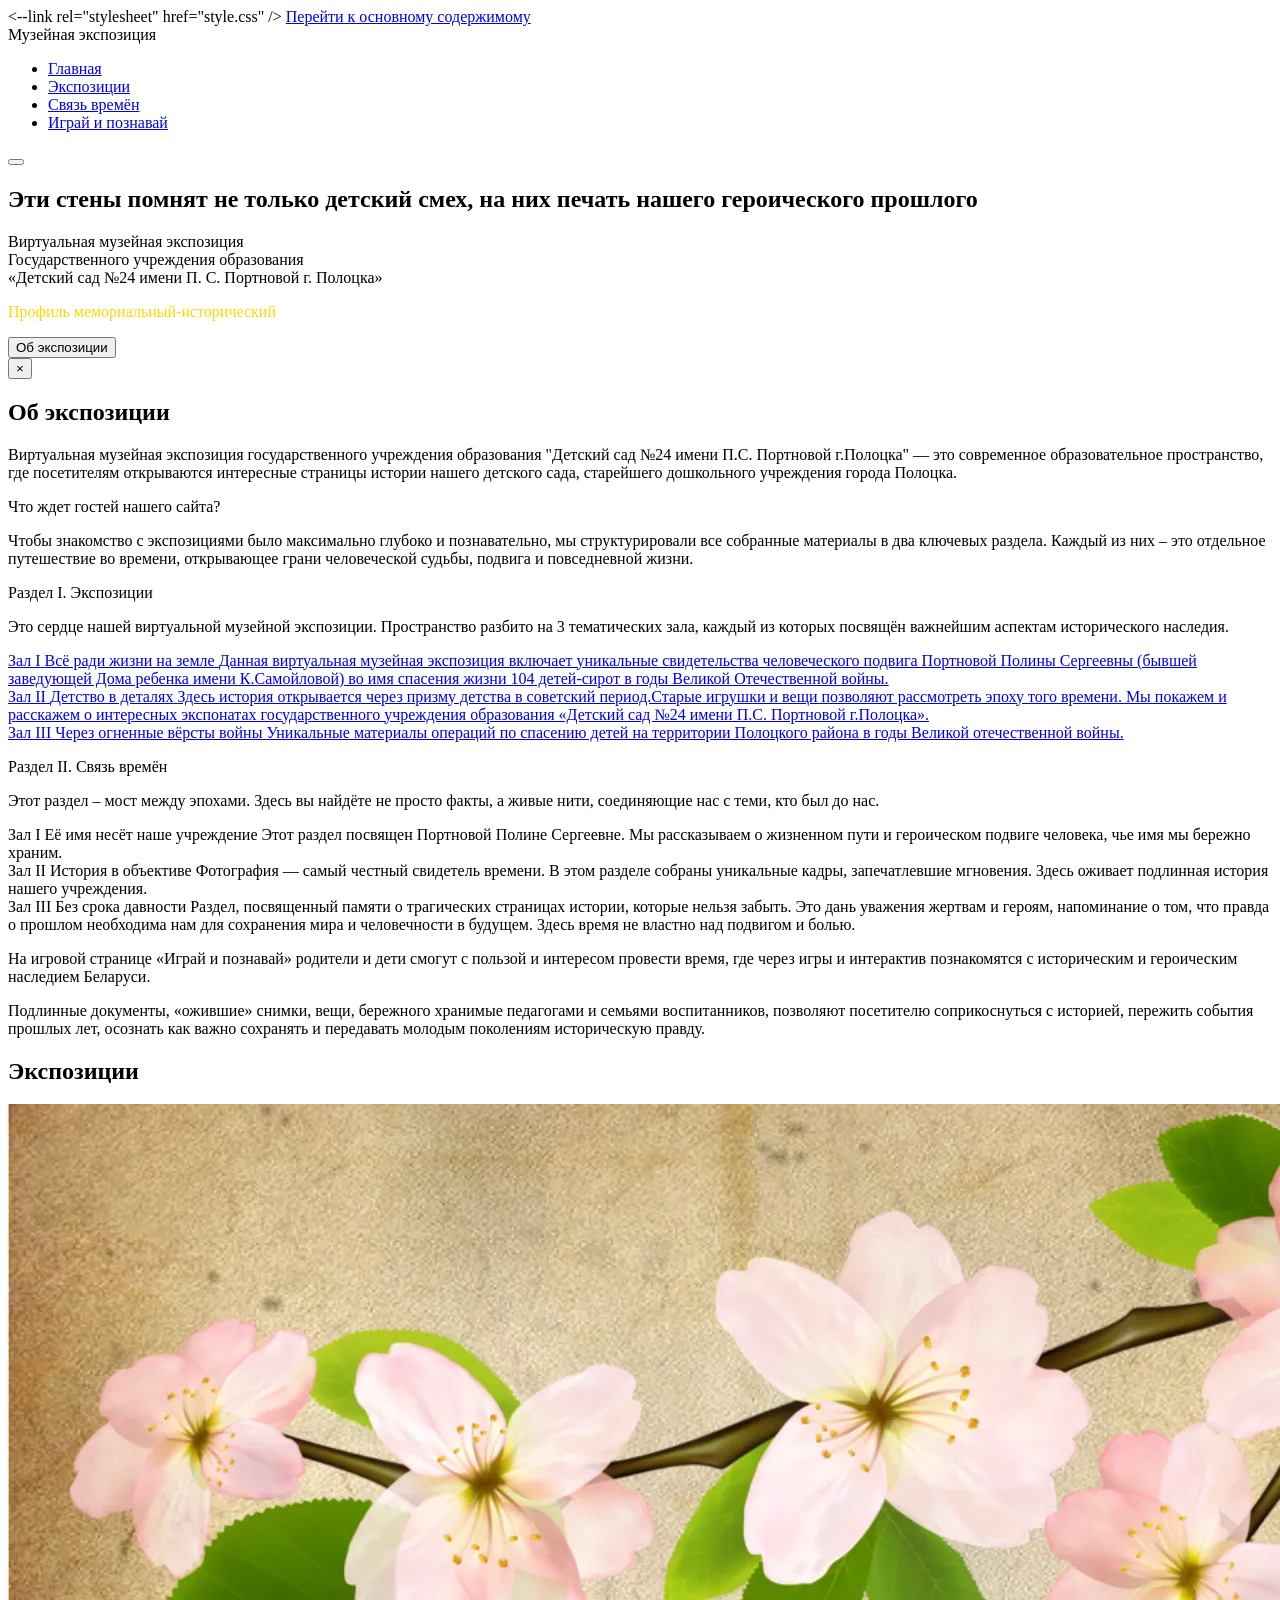
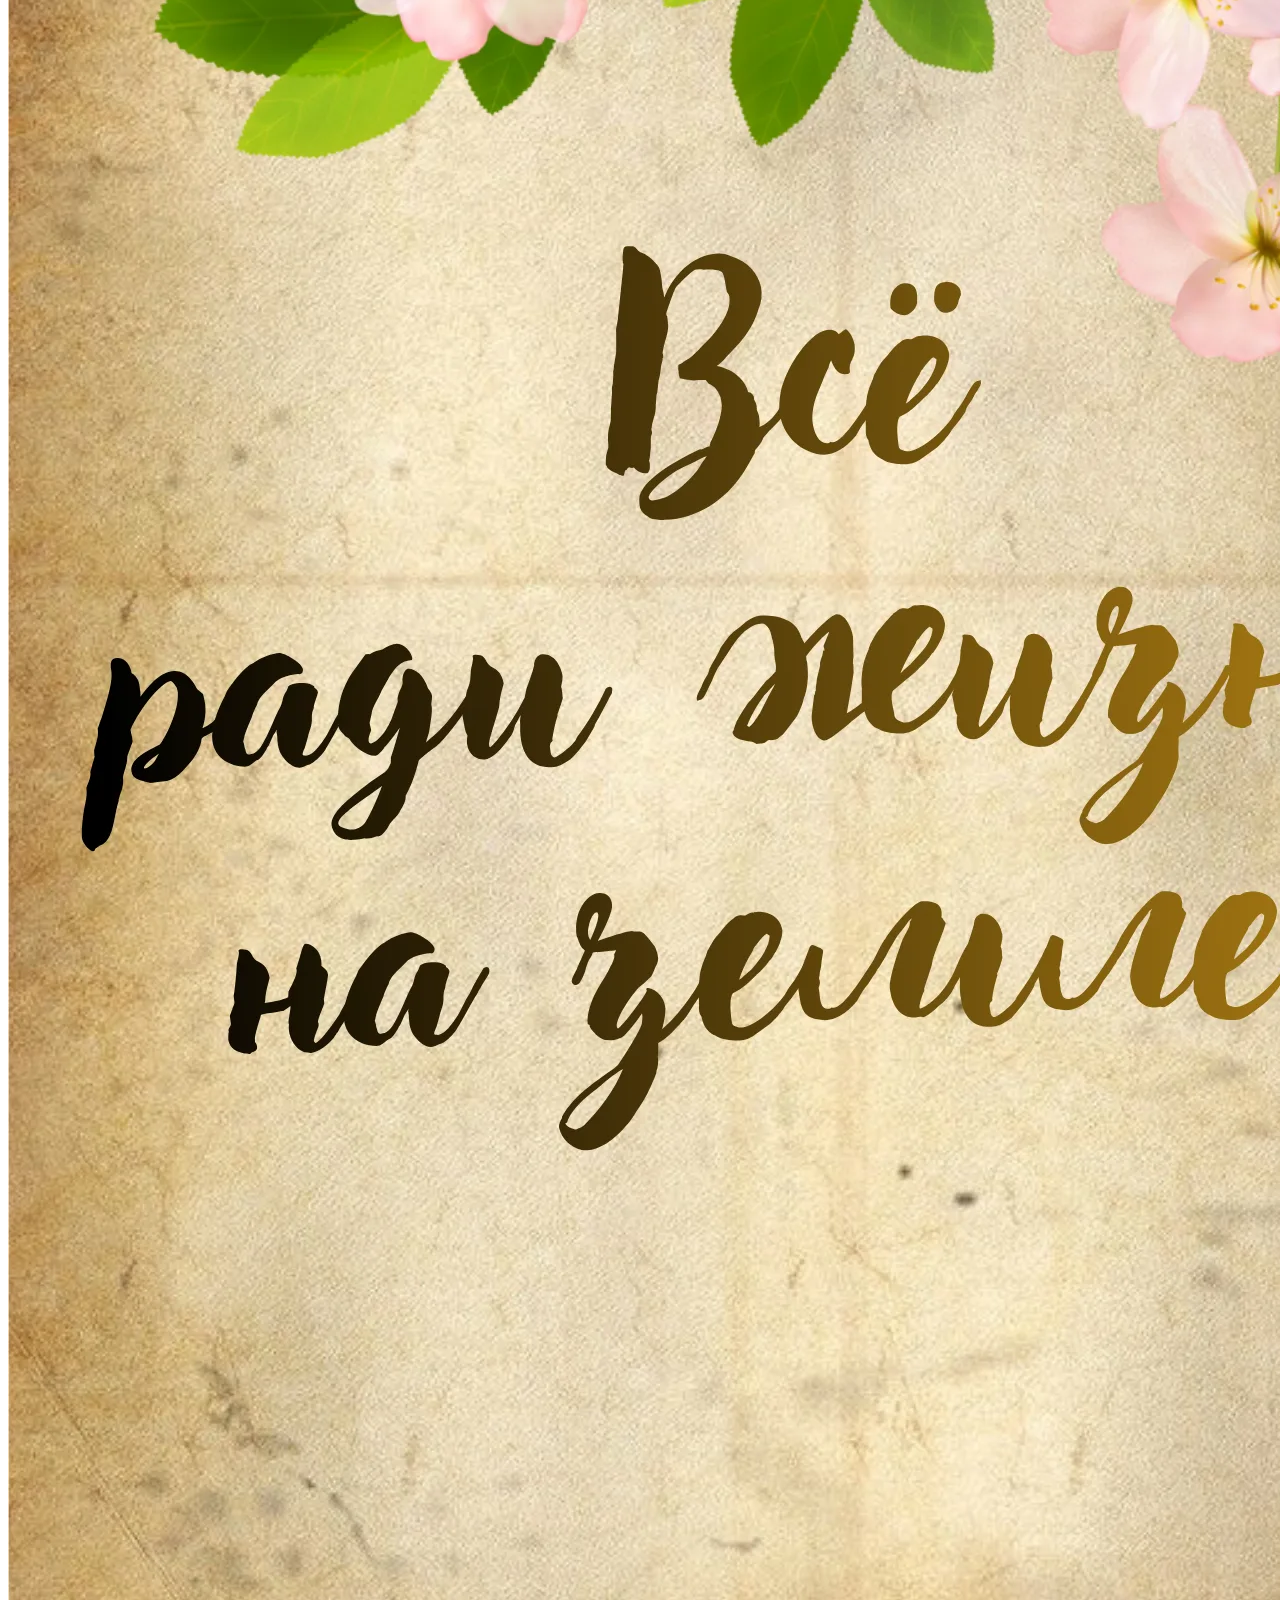
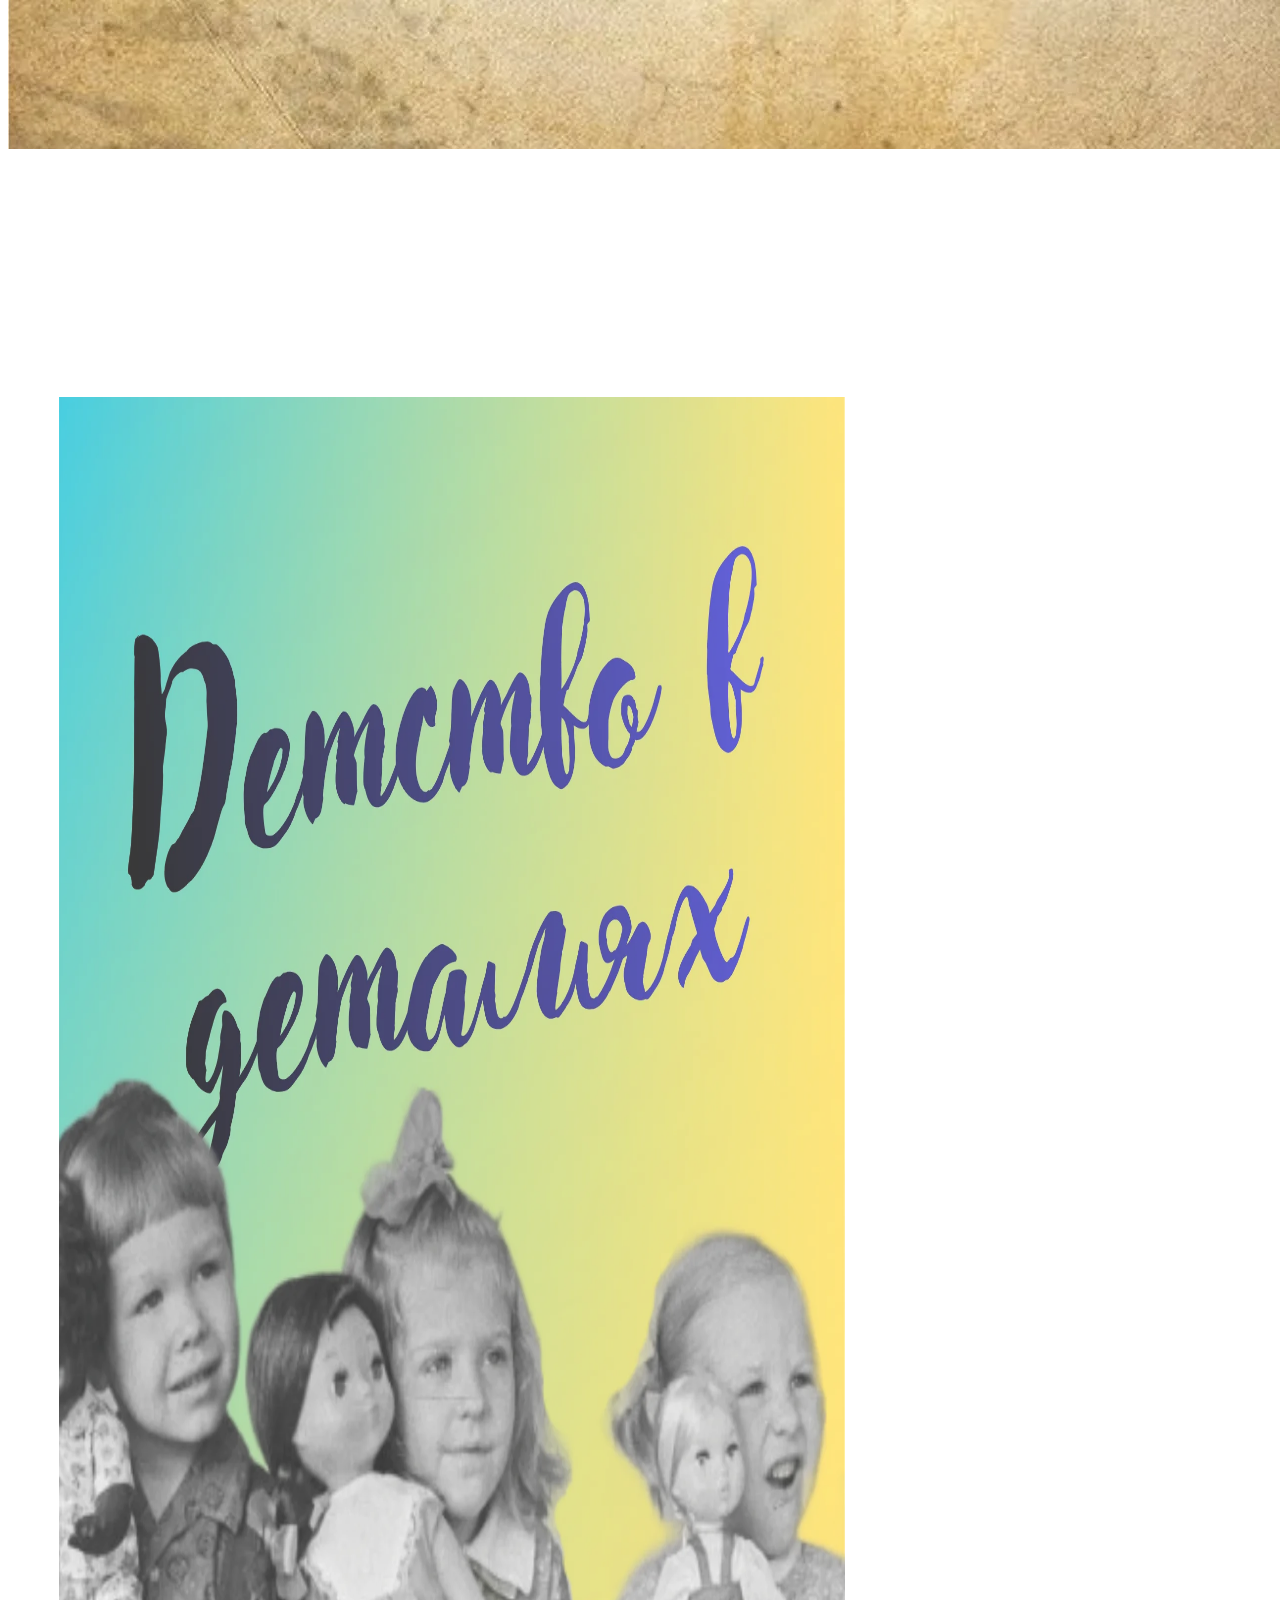
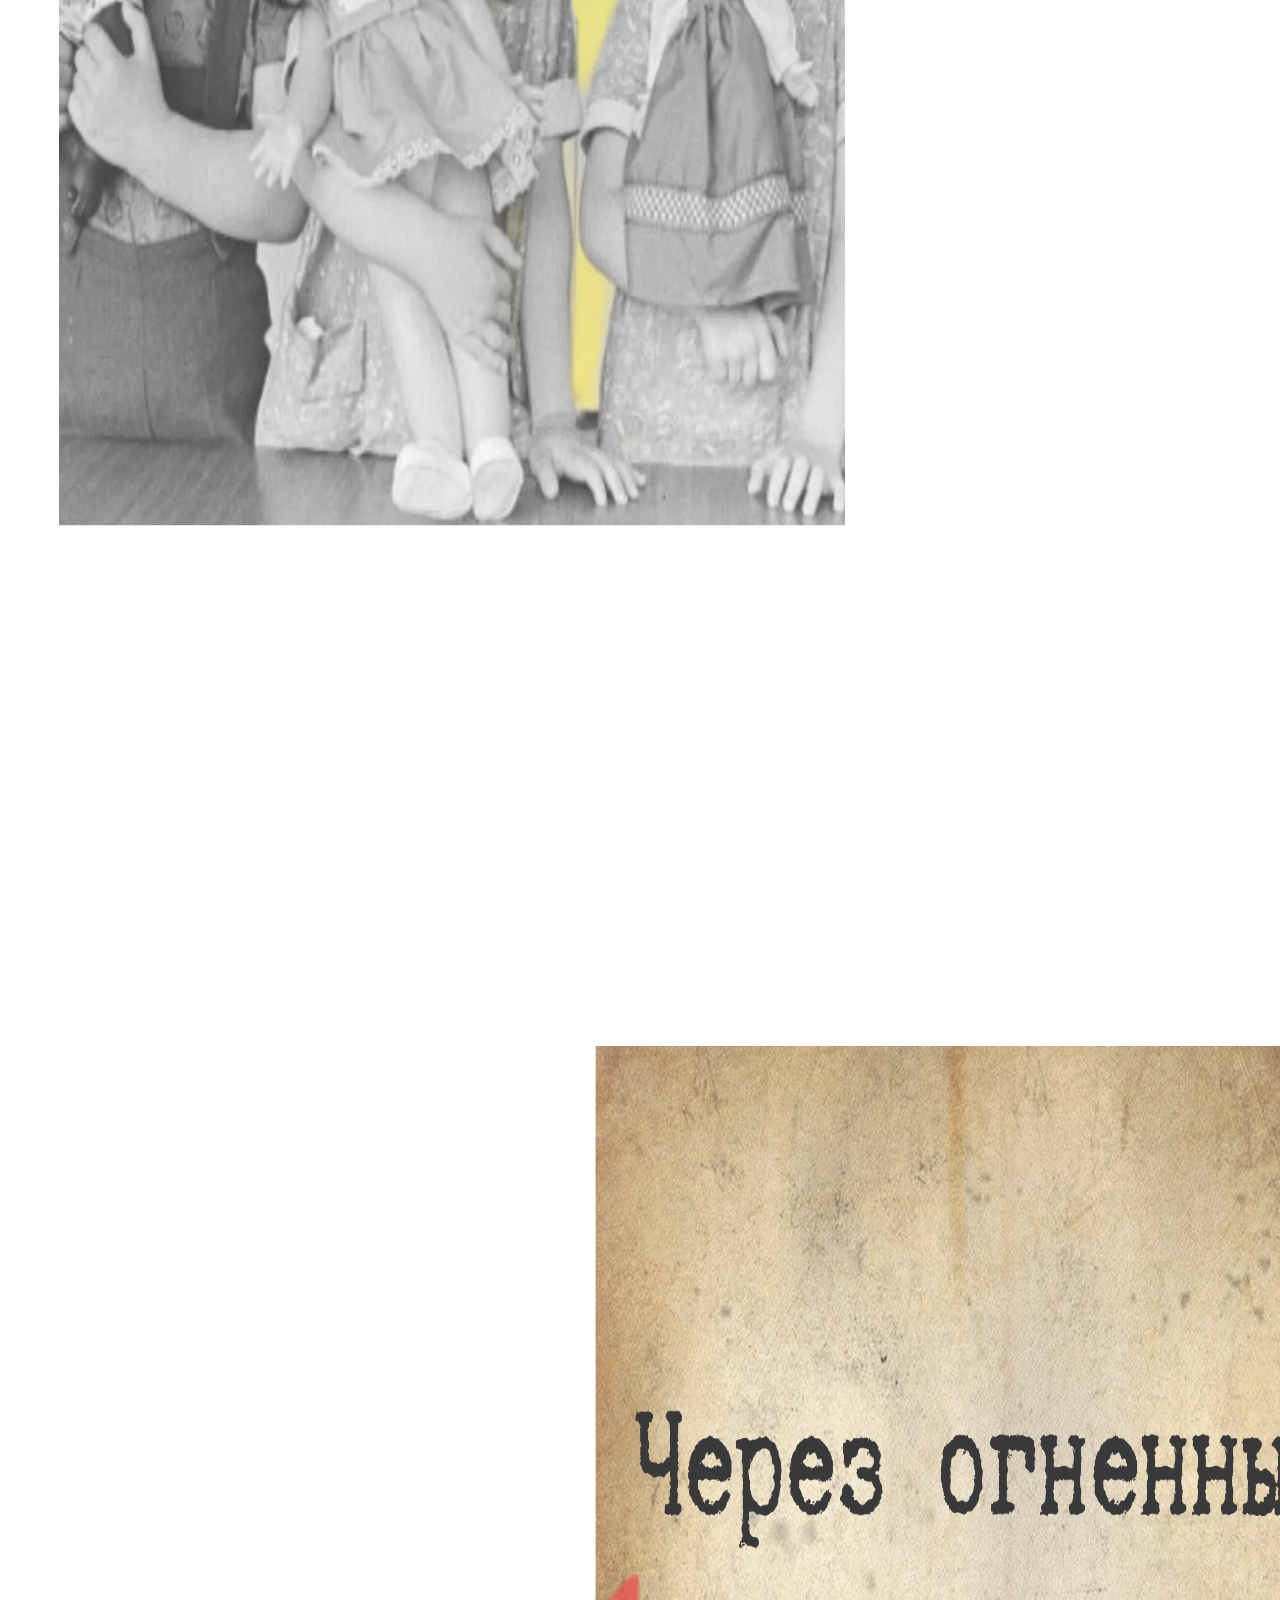
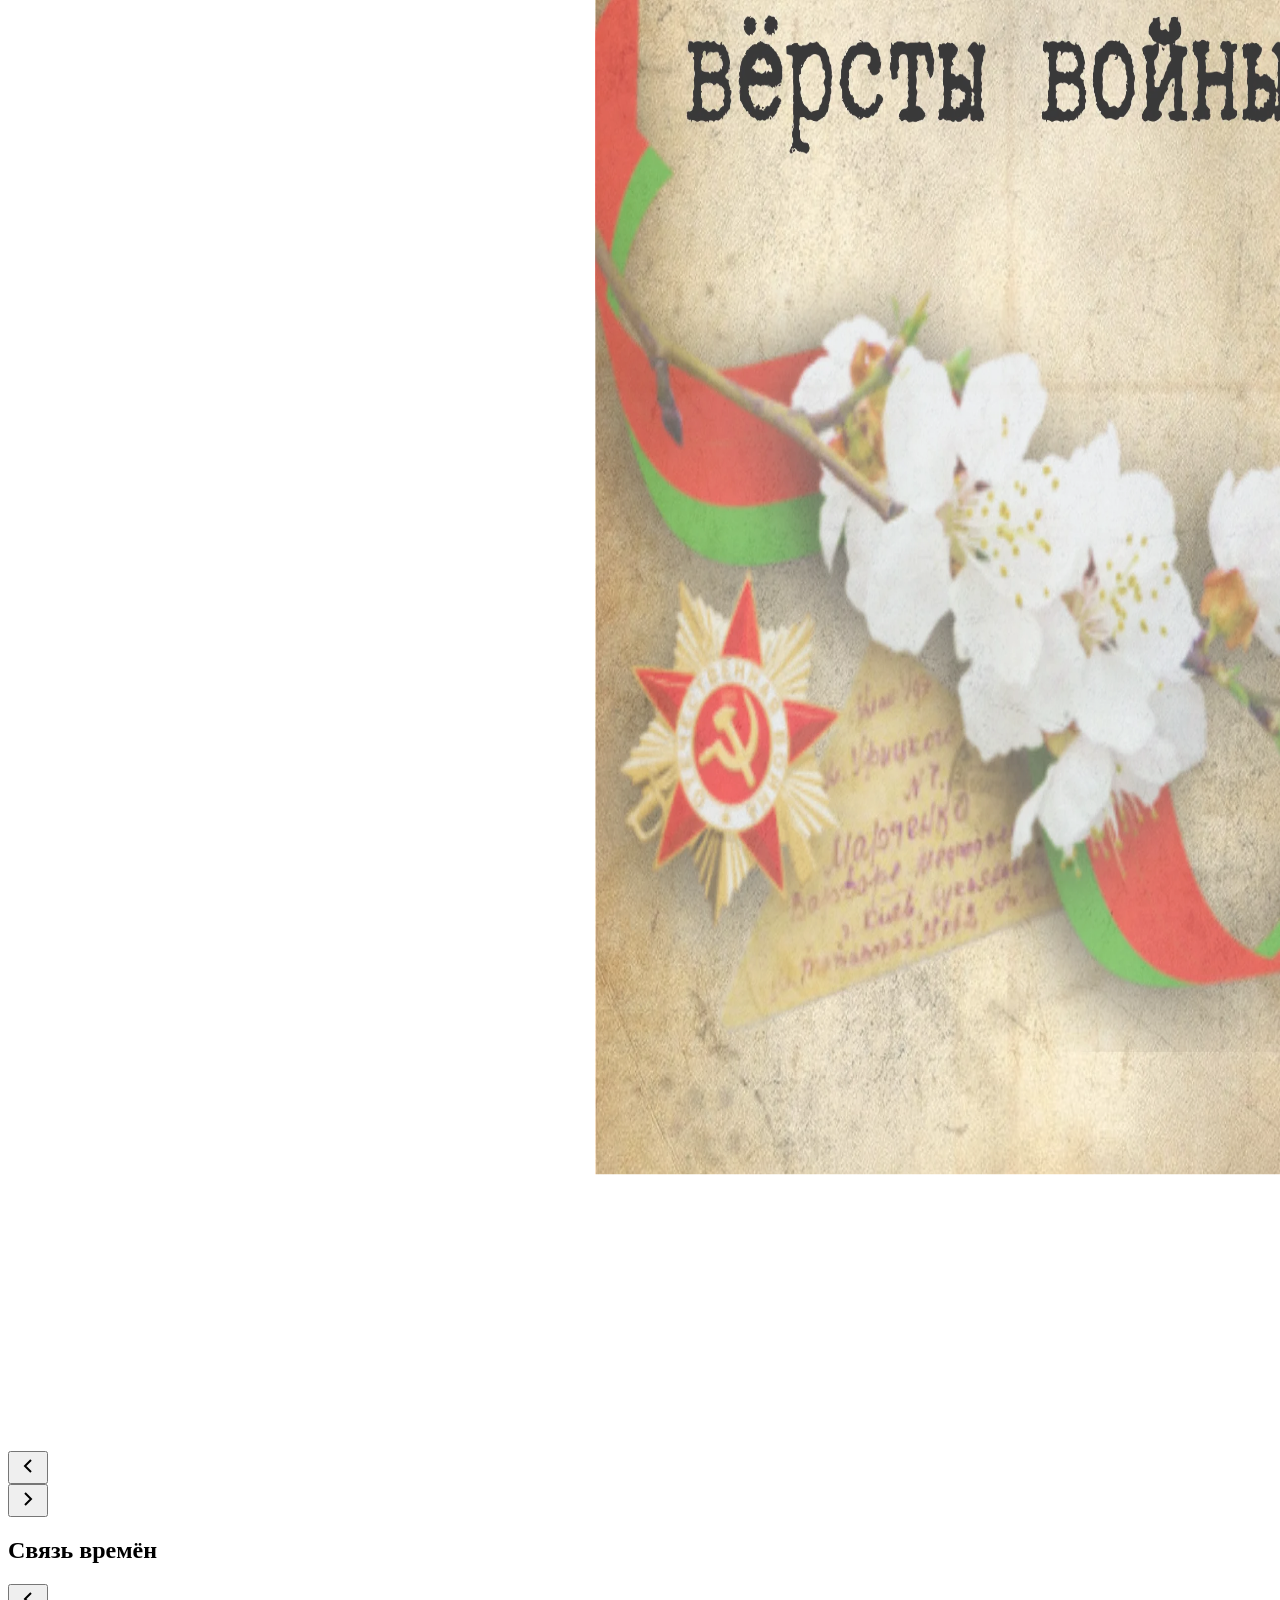
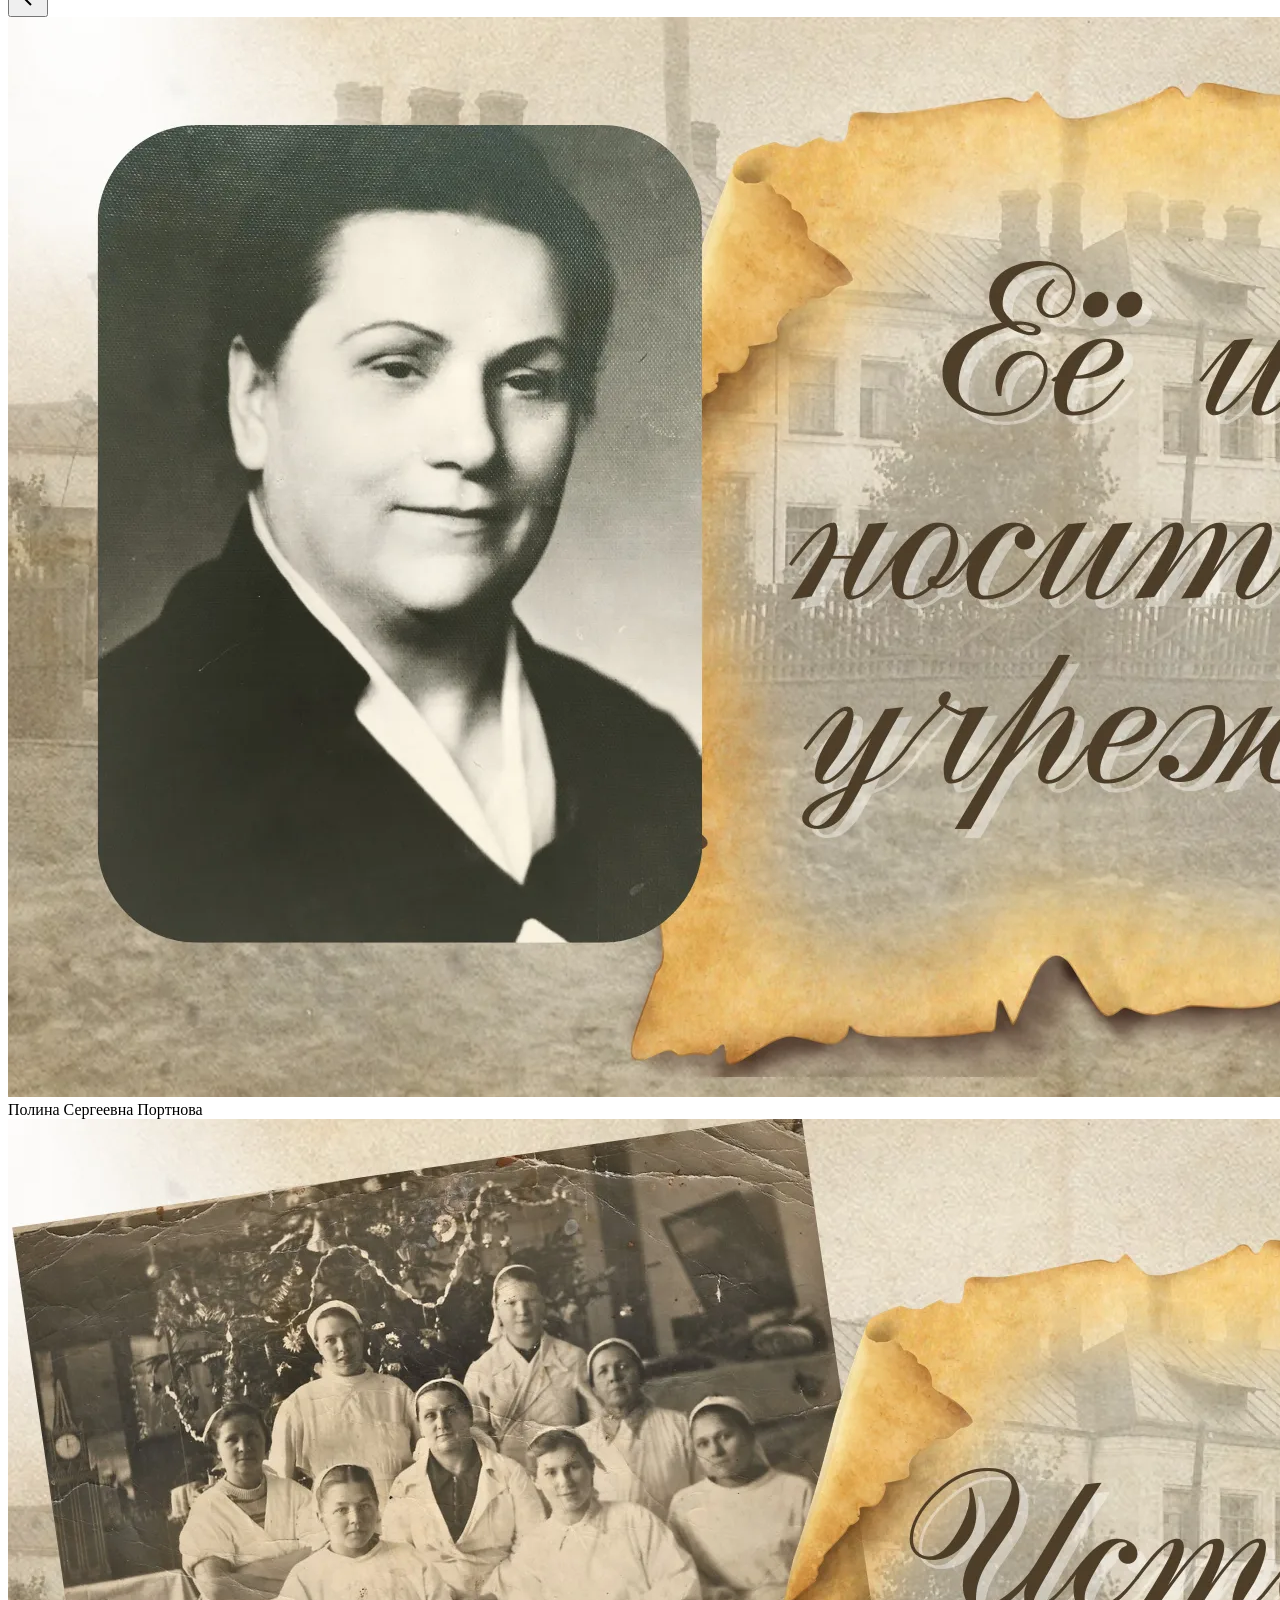
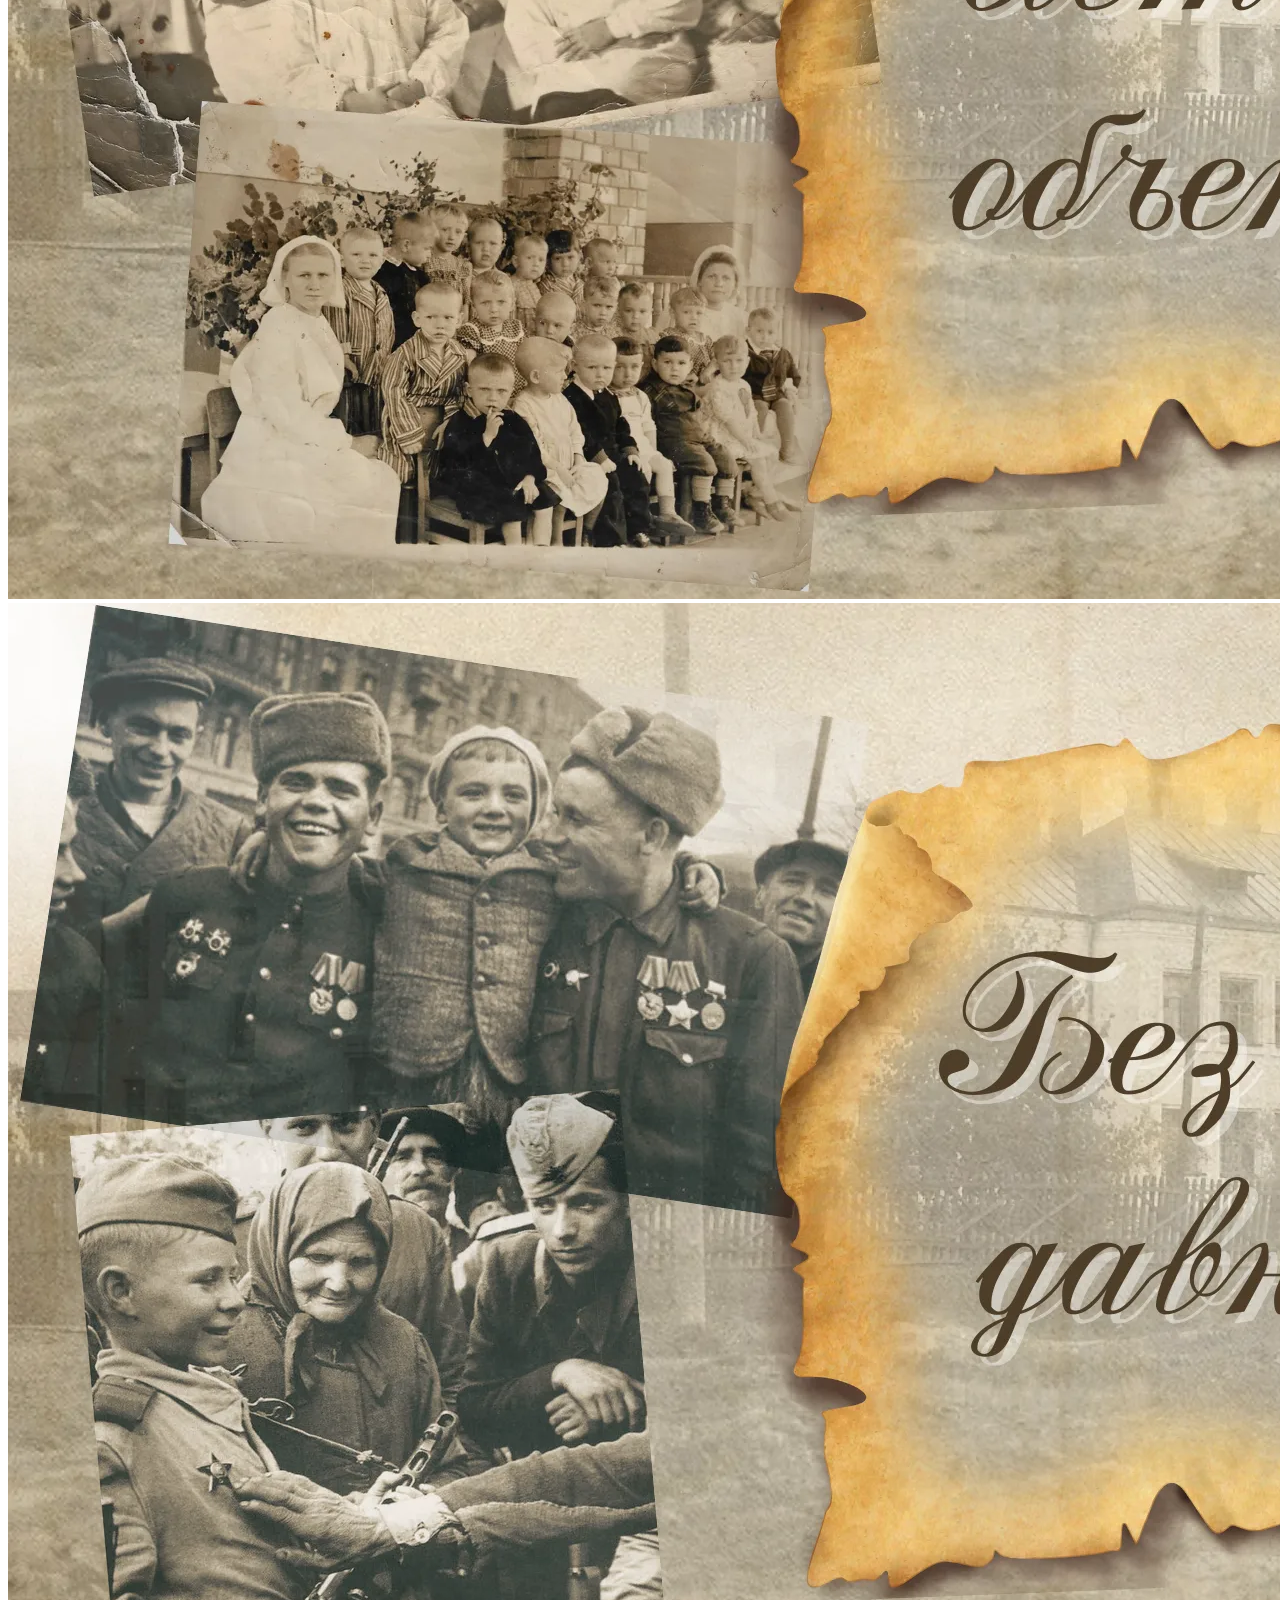
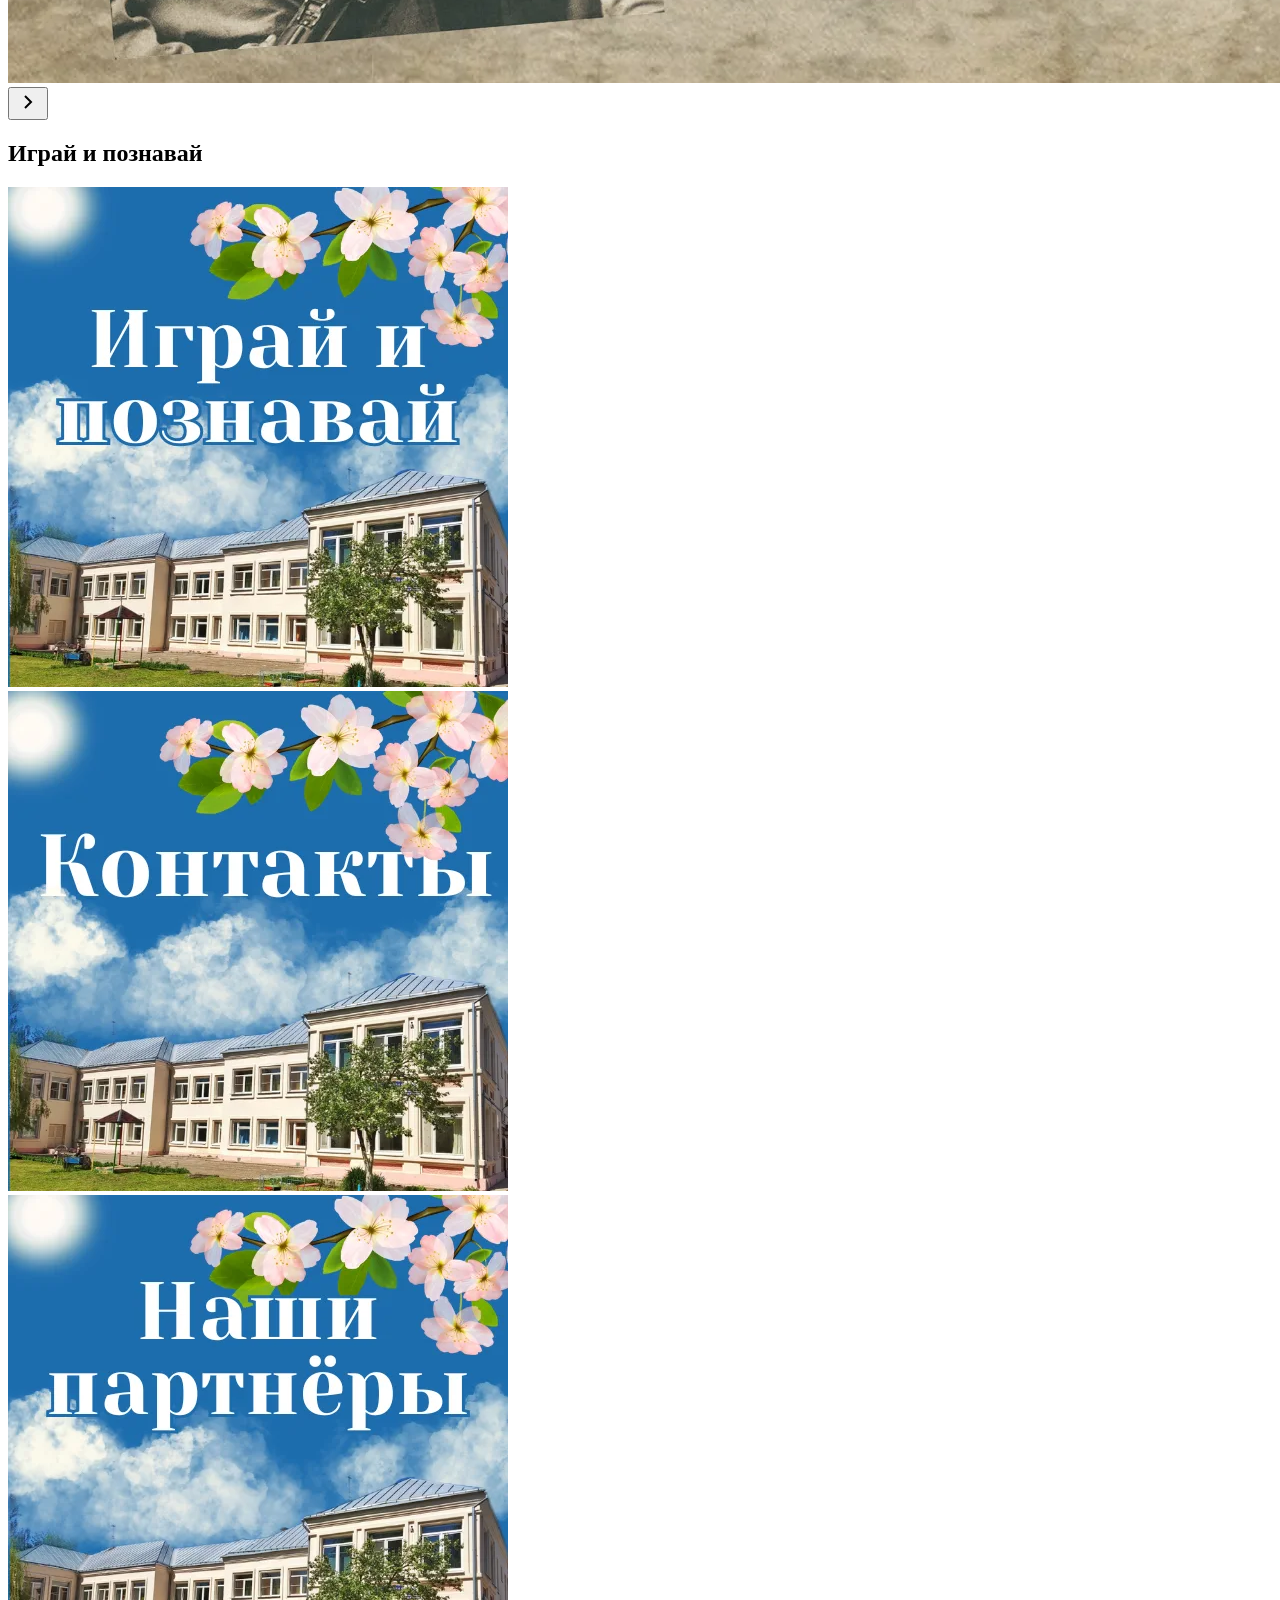
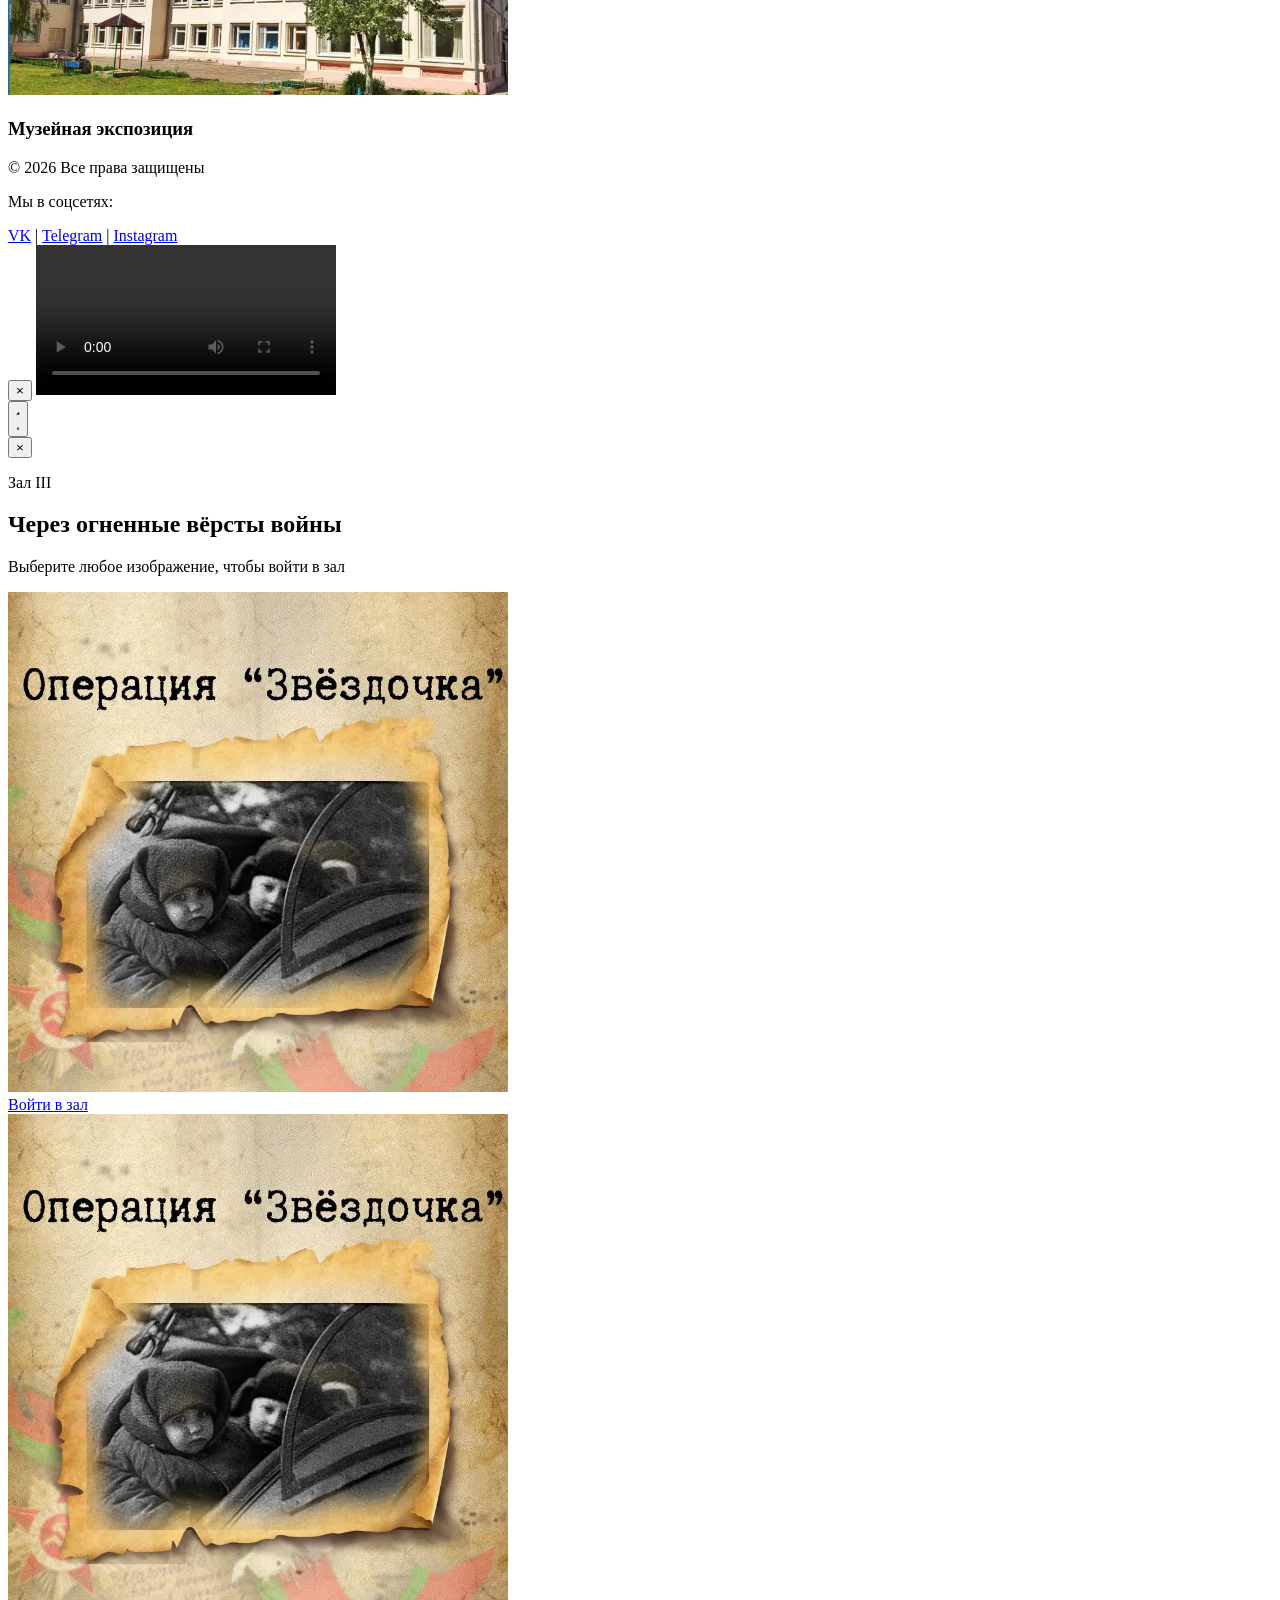
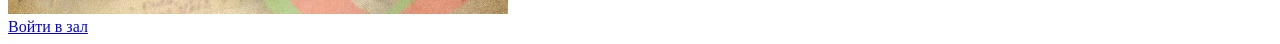
==== index.html @ dea0c60b "Update index.html" ====
<!doctype html>
<html lang="ru">
  <head>
    <meta charset="UTF-8" />
    <meta name="viewport" content="width=device-width, initial-scale=1.0" />
    <title>Музейная экспозиция детского сада №24</title>
    <meta name="theme-color" content="#060709" />
    <link rel="icon" href="data:image/svg+xml,<svg xmlns=%22http://www.w3.org/2000/svg%22 viewBox=%220 0 100 100%22><text y=%22.9em%22 font-size=%2290%22>🏛️</text></svg>" />

    <!-- SEO: мета-теги -->
    <meta
      name="description"
      content="Виртуальный музей Государственного учреждения образования «Детский сад №24 имени П.С. Портновой г. Полоцка». Интерактивная экспозиция, посвящённая истории дошкольного учреждения и его основательнице — Полине Сергеевне Портновой."
    />
    <meta
      name="keywords"
      content="виртуальный музей, детский сад №24, Полина Портнова, Полоцк, история ВОВ, Великая Отечественная война, эвакуация детей, школьные музеи, Беларусь"
    />
    <meta name="robots" content="index, follow" />

    <!-- Open Graph -->
    <meta
      property="og:title"
      content="Виртуальный музей Детский сад №24 имени П.С. Портновой"
    />
    <meta
      property="og:description"
      content="Интерактивная веб-экспозиция, посвящённая героическому прошлому и сохранению памяти о Полине Сергеевне Портновой"
    />
    <meta property="og:image" content="assets/portnova.webp" />
    <meta property="og:type" content="website" />
    <meta property="og:locale" content="ru_BY" />

    <!-- Twitter Card -->
    <meta name="twitter:card" content="summary_large_image" />
    <meta
      name="twitter:title"
      content="Виртуальный музей Детский сад №24 имени П.С. Портновой"
    />
    <meta
      name="twitter:description"
      content="Интерактивная веб-экспозиция, посвящённая героическому прошлому учреждения"
    />
    <meta name="twitter:image" content="assets/portnova.webp" />

    <meta name="mobile-web-app-capable" content="yes" />
    <meta name="apple-mobile-web-app-capable" content="yes" />
    <meta
      name="apple-mobile-web-app-status-bar-style"
      content="black-translucent"
    />
    <meta name="apple-mobile-web-app-title" content="Музей Портновой" />

    <!-- Performance: preconnect -->
    <link rel="preconnect" href="https://fonts.googleapis.com" />
    <link rel="preconnect" href="https://fonts.gstatic.com" crossorigin />
    <link
      href="https://fonts.googleapis.com/css2?family=Cormorant+Garamond:ital,wght@0,400;0,600;1,400&family=Outfit:wght@300;400;500&display=swap"
      rel="stylesheet"
      crossorigin="anonymous"
    />
    <--link rel="stylesheet" href="style.css" />

    <!-- Schema.org структурированные данные -->
    <script type="application/ld+json">
      {
        "@context": "https://schema.org",
        "@type": "Museum",
        "name": "Виртуальный музей Детский сад №24 имени П.С. Портновой",
        "description": "Виртуальный музей, посвящённый истории дошкольного учреждения и его основательнице — Полине Сергеевне Портновой",
        "address": {
          "@type": "PostalAddress",
          "addressLocality": "Полоцк",
          "addressCountry": "BY"
        },
        "image": "assets/portnova.webp",
        "founder": {
          "@type": "Person",
          "name": "Полина Сергеевна Портнова",
          "birthDate": "1903-05-02",
          "deathDate": "1989-11-20"
        }
      }
    </script>
  </head>
  <body>
    <!-- Accessibility: пропуск к основному контенту -->
    <a class="skip-link" href="#main-content"
      >Перейти к основному содержимому</a
    >

    <header id="site-header"></header>

    <main id="main-content">
      <section class="hero" id="hero" aria-label="Главный баннер">
        <div class="container">
          <div class="hero-text-container">
            <div class="hero-text">
              <h1 class="hero-title">
                Эти стены помнят не только детский смех, на них печать нашего
                героического прошлого
              </h1>
              <p class="hero-subtitle">
                Виртуальная музейная экспозиция<br />Государственного учреждения
                образования<br />«Детский сад №24 имени П. С. Портновой г.
                Полоцка» <br />
              </p>
              <p class="hero-subtitle" style="color: gold">
                Профиль мемориальный-исторический
              </p>
              <div class="hero-btn-wrap">
                <button
                  class="btn-museum"
                  id="btnAboutMuseum"
                  aria-haspopup="dialog"
                >
                  Об экспозиции
                </button>
              </div>
            </div>
          </div>
        </div>
      </section>

      <!-- Модальное окно «О музее» -->
      <div
        id="aboutMuseumModal"
        class="about-modal"
        role="dialog"
        aria-modal="true"
        aria-labelledby="aboutMuseumTitle"
      >
        <div class="about-modal-content">
          <button
            class="about-modal-close"
            id="aboutMuseumClose"
            aria-label="Закрыть окно «Об экспозиции»"
          >
            &times;
          </button>
          <div class="about-modal-scroll">
            <h2 class="about-modal-title" id="aboutMuseumTitle">
              Об экспозиции
            </h2>
            <div class="about-modal-body">
              <p>
                Виртуальная музейная экспозиция государственного учреждения
                образования "Детский сад №24 имени П.С. Портновой г.Полоцка" —
                это современное образовательное пространство, где посетителям
                открываются интересные страницы истории нашего детского сада,
                старейшего дошкольного учреждения города Полоцка.
              </p>
              <p class="about-modal-quote">Что ждет гостей нашего сайта?</p>
              <p>
                Чтобы знакомство с экспозициями было максимально глубоко и
                познавательно, мы структурировали все собранные материалы в два
                ключевых раздела. Каждый из них – это отдельное путешествие во
                времени, открывающее грани человеческой судьбы, подвига и
                повседневной жизни.
              </p>
              <p class="about-modal-quote">Раздел I. Экспозиции</p>
              <p>
                Это сердце нашей виртуальной музейной экспозиции. Пространство
                разбито на 3 тематических зала, каждый из которых посвящён
                важнейшим аспектам исторического наследия.
              </p>

              <!-- Три зала -->
              <div class="modal-halls">
                <a href="portnova.html" class="modal-hall-card">
                  <div
                    class="modal-hall-card__corner tl"
                    aria-hidden="true"
                  ></div>
                  <div
                    class="modal-hall-card__corner tr"
                    aria-hidden="true"
                  ></div>
                  <span class="modal-hall-card__num">Зал I</span>
                  <span class="modal-hall-card__title"
                    >Всё ради жизни на земле</span
                  >
                  <span class="modal-hall-card__sub"
                    >Данная виртуальная музейная экспозиция включает уникальные
                    свидетельства человеческого подвига Портновой Полины
                    Сергеевны (бывшей заведующей Дома ребенка имени
                    К.Самойловой) во имя спасения жизни 104 детей-сирот в годы
                    Великой Отечественной войны.</span
                  >
                </a>

                <a href="gallery.html" class="modal-hall-card">
                  <div
                    class="modal-hall-card__corner tl"
                    aria-hidden="true"
                  ></div>
                  <div
                    class="modal-hall-card__corner tr"
                    aria-hidden="true"
                  ></div>
                  <span class="modal-hall-card__num">Зал II</span>
                  <span class="modal-hall-card__title">Детство в деталях</span>
                  <span class="modal-hall-card__sub"
                    >Здесь история открывается через призму детства в советский
                    период.Старые игрушки и вещи позволяют рассмотреть эпоху
                    того времени. Мы покажем и расскажем о интересных экспонатах
                    государственного учреждения образования «Детский сад №24
                    имени П.С. Портновой г.Полоцка».
                  </span>
                </a>

                <a href="war-path.html" class="modal-hall-card">
                  <div
                    class="modal-hall-card__corner tl"
                    aria-hidden="true"
                  ></div>
                  <div
                    class="modal-hall-card__corner tr"
                    aria-hidden="true"
                  ></div>
                  <span class="modal-hall-card__num">Зал III</span>
                  <span class="modal-hall-card__title"
                    >Через огненные вёрсты войны</span
                  >
                  <span class="modal-hall-card__sub"
                    >Уникальные материалы операций по спасению детей на
                    территории Полоцкого района в годы Великой отечественной
                    войны.</span
                  >
                </a>
              </div>
              <p class="about-modal-quote">Раздел II. Связь времён</p>
              <p>
                Этот раздел – мост между эпохами. Здесь вы найдёте не просто
                факты, а живые нити, соединяющие нас с теми, кто был до нас.
              </p>
              <!-- Три зала -->
              <div class="modal-halls">
                <div class="modal-hall-card">
                  <div
                    class="modal-hall-card__corner tl"
                    aria-hidden="true"
                  ></div>
                  <div
                    class="modal-hall-card__corner tr"
                    aria-hidden="true"
                  ></div>
                  <span class="modal-hall-card__num">Зал I</span>
                  <span class="modal-hall-card__title"
                    >Её имя несёт наше учреждение</span
                  >
                  <span class="modal-hall-card__sub"
                    >Этот раздел посвящен Портновой Полине Сергеевне. Мы
                    рассказываем о жизненном пути и героическом подвиге
                    человека, чье имя мы бережно храним.
                  </span>
                </div>

                <div class="modal-hall-card">
                  <div
                    class="modal-hall-card__corner tl"
                    aria-hidden="true"
                  ></div>
                  <div
                    class="modal-hall-card__corner tr"
                    aria-hidden="true"
                  ></div>
                  <span class="modal-hall-card__num">Зал II</span>
                  <span class="modal-hall-card__title"
                    >История в объективе</span
                  >
                  <span class="modal-hall-card__sub"
                    >Фотография — самый честный свидетель времени. В этом
                    разделе собраны уникальные кадры, запечатлевшие мгновения.
                    Здесь оживает подлинная история нашего учреждения.
                  </span>
                </div>

                <div class="modal-hall-card">
                  <div
                    class="modal-hall-card__corner tl"
                    aria-hidden="true"
                  ></div>
                  <div
                    class="modal-hall-card__corner tr"
                    aria-hidden="true"
                  ></div>
                  <span class="modal-hall-card__num">Зал III</span>
                  <span class="modal-hall-card__title">Без срока давности</span>
                  <span class="modal-hall-card__sub"
                    >Раздел, посвященный памяти о трагических страницах истории,
                    которые нельзя забыть. Это дань уважения жертвам и героям,
                    напоминание о том, что правда о прошлом необходима нам для
                    сохранения мира и человечности в будущем. Здесь время не
                    властно над подвигом и болью.</span
                  >
                </div>
              </div>
              <p>
                На игровой странице «Играй и познавай» родители и дети смогут с
                пользой и интересом провести время, где через игры и интерактив
                познакомятся с историческим и героическим наследием Беларуси.
              </p>
              <p>
                Подлинные документы, «ожившие» снимки, вещи, бережного хранимые
                педагогами и семьями воспитанников, позволяют посетителю
                соприкоснуться с историей, пережить события прошлых лет,
                осознать как важно сохранять и передавать молодым поколениям
                историческую правду.
              </p>
            </div>
          </div>
        </div>
      </div>

      <section class="carousel-section" id="exhibits" aria-label="Экспозиции">
        <h2 class="section-title">Экспозиции</h2>
        <div class="carousel-wrapper">
          <div
            class="carousel-3d"
            id="carousel-3d"
            role="region"
            aria-label="Карусель экспозиций"
            aria-live="polite"
          >
            <div class="carousel-item" data-index="0" data-href="portnova.html">
              <div class="carousel-card">
                <div class="card-image">
                  <img
                    src="assets/carousel/slide-01.webp"
                    alt="Всё ради жизни на земле — страница о Полине Портновой"
                    loading="eager"
                    onerror="this.src='assets/placeholder.svg'"
                  />
                </div>
              </div>
            </div>
            <div class="carousel-item" data-index="1" data-href="gallery.html">
              <div class="carousel-card">
                <div class="card-image">
                  <img
                    src="assets/carousel/slide-02.webp"
                    alt="Детство в деталях — галерея экспонатов"
                    loading="eager"
                    onerror="this.src='assets/placeholder.svg'"
                  />
                </div>
              </div>
            </div>
            <div class="carousel-item" data-index="2" data-href="war-path.html" data-warpath-preview="true">
              <div class="carousel-card">
                <div class="card-image">
                  <img
                    src="assets/carousel/slide-03.webp"
                    alt="Через огненные вёрсты войны"
                    loading="eager"
                    onerror="this.src='assets/placeholder.svg'"
                  />
                </div>
              </div>
            </div>
          </div>
          <div
            class="carousel-controls"
            role="group"
            aria-label="Управление каруселью"
          >
            <button
              class="carousel-btn prev"
              id="carousel-prev"
              aria-label="Предыдущая экспозиция"
            >
              <svg
                width="24"
                height="24"
                viewBox="0 0 24 24"
                fill="none"
                stroke="currentColor"
                stroke-width="2"
                aria-hidden="true"
              >
                <polyline points="15 18 9 12 15 6" />
              </svg>
            </button>
            <div
              class="carousel-dots"
              id="carousel-dots"
              role="tablist"
              aria-label="Слайды карусели"
            ></div>
            <button
              class="carousel-btn next"
              id="carousel-next"
              aria-label="Следующая экспозиция"
            >
              <svg
                width="24"
                height="24"
                viewBox="0 0 24 24"
                fill="none"
                stroke="currentColor"
                stroke-width="2"
                aria-hidden="true"
              >
                <polyline points="9 18 15 12 9 6" />
              </svg>
            </button>
          </div>
        </div>
      </section>

      <section class="exhibitions" id="times" aria-label="Связь времён">
        <div class="container">
          <h2 class="section-title">Связь времён</h2>
          <div class="swipe-gallery" id="swipe-gallery">
            <button
              class="swipe-btn prev"
              id="prev-slide"
              aria-label="Предыдущая выставка"
            >
              <svg
                width="24"
                height="24"
                viewBox="0 0 24 24"
                fill="none"
                stroke="currentColor"
                stroke-width="2"
                aria-hidden="true"
              >
                <polyline points="15 18 9 12 15 6" />
              </svg>
            </button>
            <div
              class="swipe-track"
              id="swipe-track"
              role="region"
              aria-label="Слайдер «Связь времён»"
              aria-live="polite"
            >
              <article class="swipe-slide">
                  <img
                    src="assets/slider/slide-01.webp"
                    alt="Портрет П.С.Портновой"
                    loading="lazy"
                    onerror="this.src='assets/placeholder.svg'"
                    data-video-src="assets/video-portnova.mp4"
                    class="slide-image"
                  />
                <div class="slide-caption">Полина Сергеевна Портнова</div>
              </article>
              <article class="swipe-slide">
                <a
                  href="video-gallery.html"
                  aria-label="Перейти в видео-галерею"
                >
                  <img
                    src="assets/slider/slide-02.webp"
                    alt="Видео-галерея — прошлое в цвете"
                    loading="lazy"
                    onerror="this.src='assets/placeholder.svg'"
                    class="slide-image"
                  />
                </a>
              </article>
              <article class="swipe-slide">
                  <img
                    src="assets/slider/slide-03.webp"
                    alt="Архивное изображение"
                    loading="lazy"
                    onerror="this.src='assets/placeholder.svg'"
                    data-video-src="assets/video-slider-3.mp4"
                    class="slide-image"
                  />
              </article>
            </div>
            <button
              class="swipe-btn next"
              id="next-slide"
              aria-label="Следующая выставка"
            >
              <svg
                width="24"
                height="24"
                viewBox="0 0 24 24"
                fill="none"
                stroke="currentColor"
                stroke-width="2"
                aria-hidden="true"
              >
                <polyline points="9 18 15 12 9 6" />
              </svg>
            </button>
          </div>
          <div
            class="swipe-dots"
            id="swipe-dots"
            role="tablist"
            aria-label="Слайды галереи"
          ></div>
        </div>
      </section>

      <section class="visitors" id="about" aria-label="Играй и познавай">
        <div class="container">
          <h2 class="section-title">Играй и познавай</h2>
          <div class="visitors-grid">
            <div class="visitor-card animate-up">
              <div class="window-arch" aria-hidden="true"></div>
              <div class="window-glass">
                <div class="window-frame-corner tl" aria-hidden="true"></div>
                <div class="window-frame-corner tr" aria-hidden="true"></div>
                <div class="window-shine" aria-hidden="true"></div>
                <div class="card-image">
                  <a href="https://learningapps.org/watch?v=p12rnpogk26">
                    <img
                      src="assets/about/about-01.webp"
                      alt="Интерактивный раздел для посетителей"
                      loading="lazy"
                      onerror="this.src='assets/placeholder.svg'"
                    />
                  </a>
                </div>
                <div class="window-sill" aria-hidden="true"></div>
              </div>
            </div>

            <div class="visitor-card animate-up">
              <div class="window-arch" aria-hidden="true"></div>
              <div class="window-glass">
                <div class="window-frame-corner tl" aria-hidden="true"></div>
                <div class="window-frame-corner tr" aria-hidden="true"></div>
                <div class="window-shine" aria-hidden="true"></div>
                <div class="card-image">
                  <img
                    src="assets/about/about-02.webp"
                    alt="Детские занятия и активности"
                    loading="lazy"
                    onerror="this.src='assets/placeholder.svg'"
                  />
                </div>
                <div class="window-sill" aria-hidden="true"></div>
              </div>
            </div>

            <div class="visitor-card animate-up">
              <div class="window-arch" aria-hidden="true"></div>
              <div class="window-glass">
                <div class="window-frame-corner tl" aria-hidden="true"></div>
                <div class="window-frame-corner tr" aria-hidden="true"></div>
                <div class="window-shine" aria-hidden="true"></div>
                <div class="card-image">
                  <a href="https://polotsk-children.museum.by/">
                    <img
                      src="assets/about/about-03.webp"
                      alt="Познавательные игры для детей"
                      loading="lazy"
                      onerror="this.src='assets/placeholder.svg'"
                    />
                  </a>
                </div>
                <div class="window-sill" aria-hidden="true"></div>
              </div>
            </div>
          </div>
        </div>
      </section>


    </main>

    <footer id="site-footer"></footer>

    <div
      id="videoModal"
      class="modal"
      role="dialog"
      aria-modal="true"
      aria-label="Видеоплеер"
    >
      <div class="modal-content">
        <button class="close" aria-label="Закрыть видео">&times;</button>
        <video id="modalVideo" controls playsinline>
          <source src="" type="video/mp4" />
          Ваш браузер не поддерживает видео.
        </video>
      </div>
    </div>

    <audio id="bg-music" loop>
      <source src="assets/audio/music-main.mp3" type="audio/mpeg" />
      Ваш браузер не поддерживает аудио.
    </audio>

    <button
      id="music-toggle"
      class="music-toggle"
      aria-label="Включить музыку"
      aria-pressed="false"
    >
      <svg
        xmlns="http://www.w3.org/2000/svg"
        viewBox="0 0 24 24"
        aria-hidden="true"
        focusable="false"
      >
        <path class="note-icon" d="M9 18V5l12-2v13" />
        <circle class="note-icon" cx="6" cy="18" r="3" />
        <circle class="note-icon" cx="18" cy="16" r="3" />
      </svg>
      <svg
        class="pause-icon"
        xmlns="http://www.w3.org/2000/svg"
        viewBox="0 0 24 24"
        aria-hidden="true"
        focusable="false"
      >
        <rect x="6" y="4" width="4" height="16" rx="1" />
        <rect x="14" y="4" width="4" height="16" rx="1" />
      </svg>
    </button>
    <!-- Модальное окно «Через огненные вёрсты войны» -->
    <div id="warPathModal" class="war-preview-modal" role="dialog" aria-modal="true" aria-labelledby="warPathModalTitle">
      <div class="war-preview-modal__backdrop"></div>
      <div class="war-preview-modal__box">
        <button class="war-preview-modal__close" id="warPathModalClose" aria-label="Закрыть">&times;</button>
        <p class="war-preview-modal__label">Зал III</p>
        <h2 class="war-preview-modal__title" id="warPathModalTitle">Через огненные вёрсты войны</h2>
        <p class="war-preview-modal__sub">Выберите любое изображение, чтобы войти в зал</p>
        <div class="war-preview-modal__grid">
          <a href="war-path.html" class="war-preview-modal__card" aria-label="Открыть зал «Через огненные вёрсты войны»">
            <img src="assets/war-path/Star.webp" alt="Военные годы — фото 1" loading="lazy" onerror="this.src='assets/placeholder.svg'" />
            <div class="war-preview-modal__card-overlay"><span>Войти в зал</span></div>
          </a>
          <a href="war-path.html" class="war-preview-modal__card" aria-label="Открыть зал «Через огненные вёрсты войны»">
            <img src="assets/war-path/Star.webp" alt="Военные годы — фото 2" loading="lazy" onerror="this.src='assets/placeholder.svg'" />
            <div class="war-preview-modal__card-overlay"><span>Войти в зал</span></div>
          </a>
        </div>
      </div>
    </div>

    <script src="script.js"></script>
  </body>
</html>
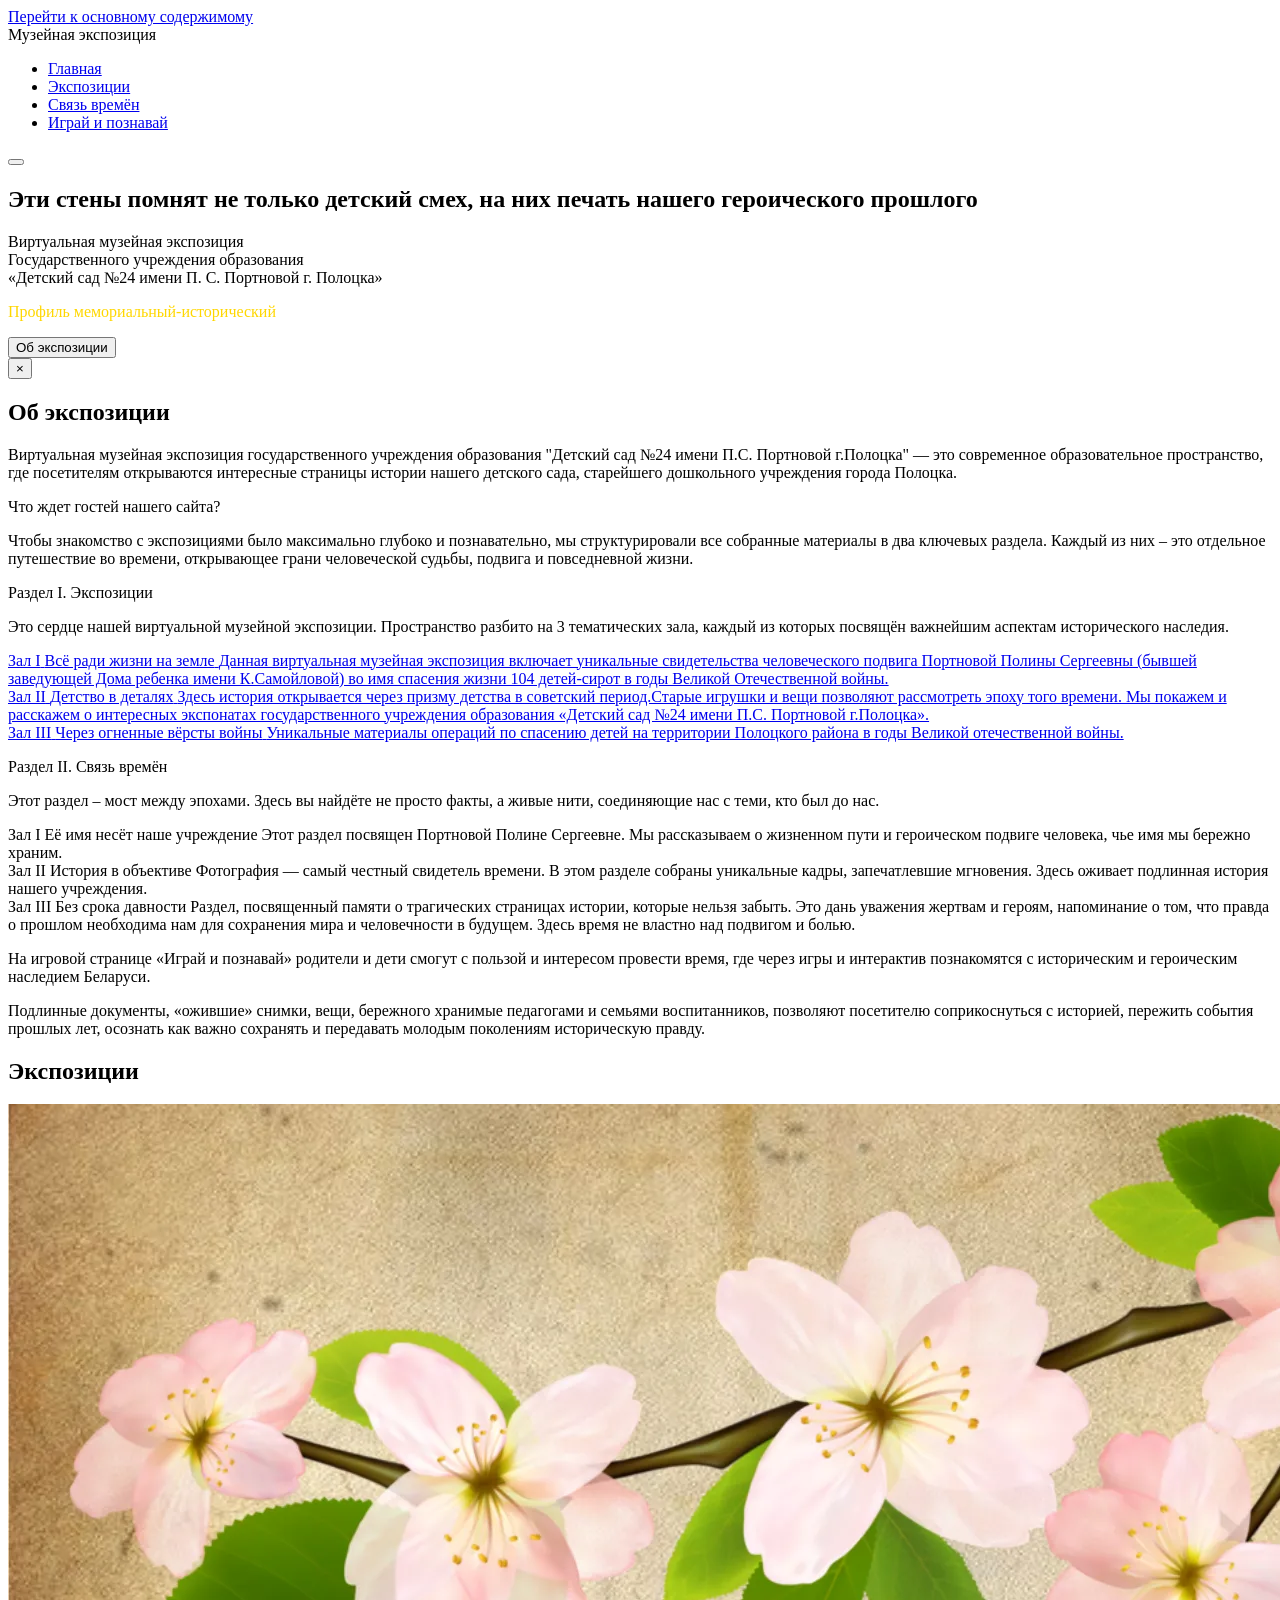
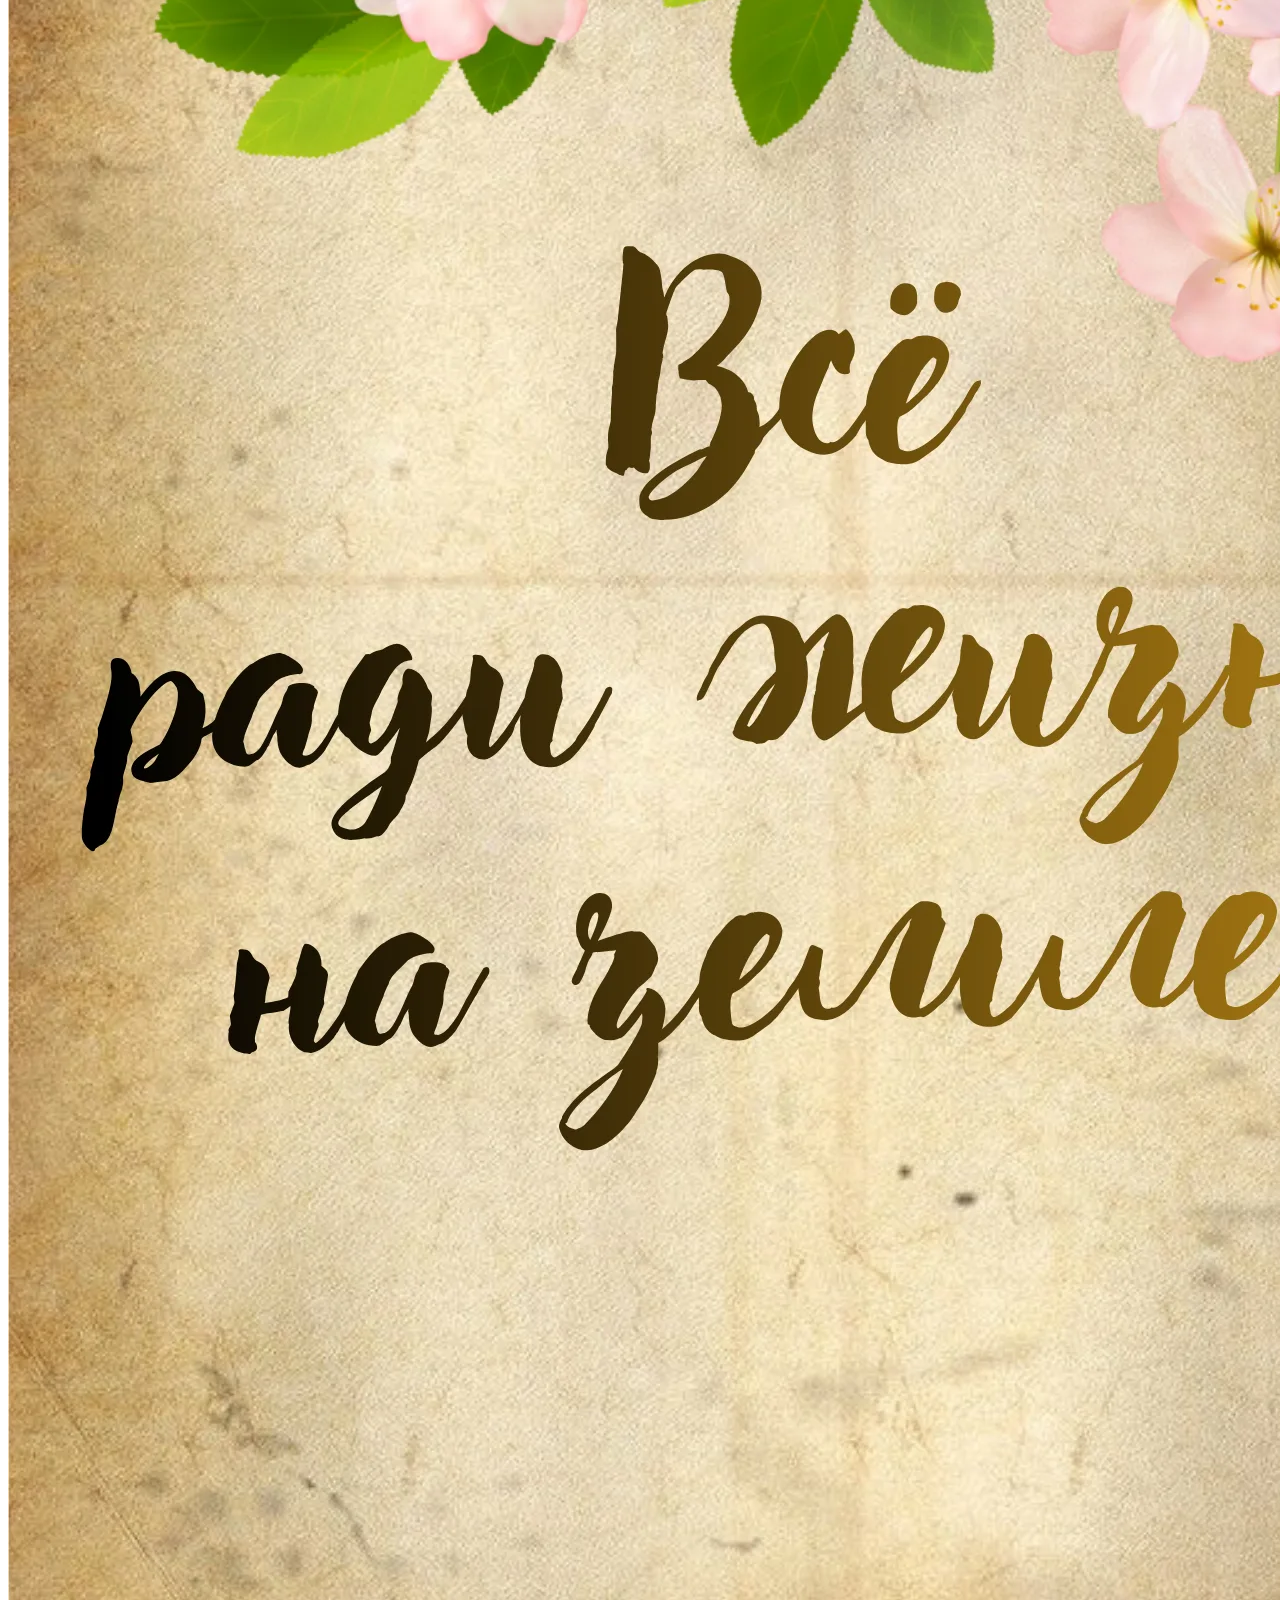
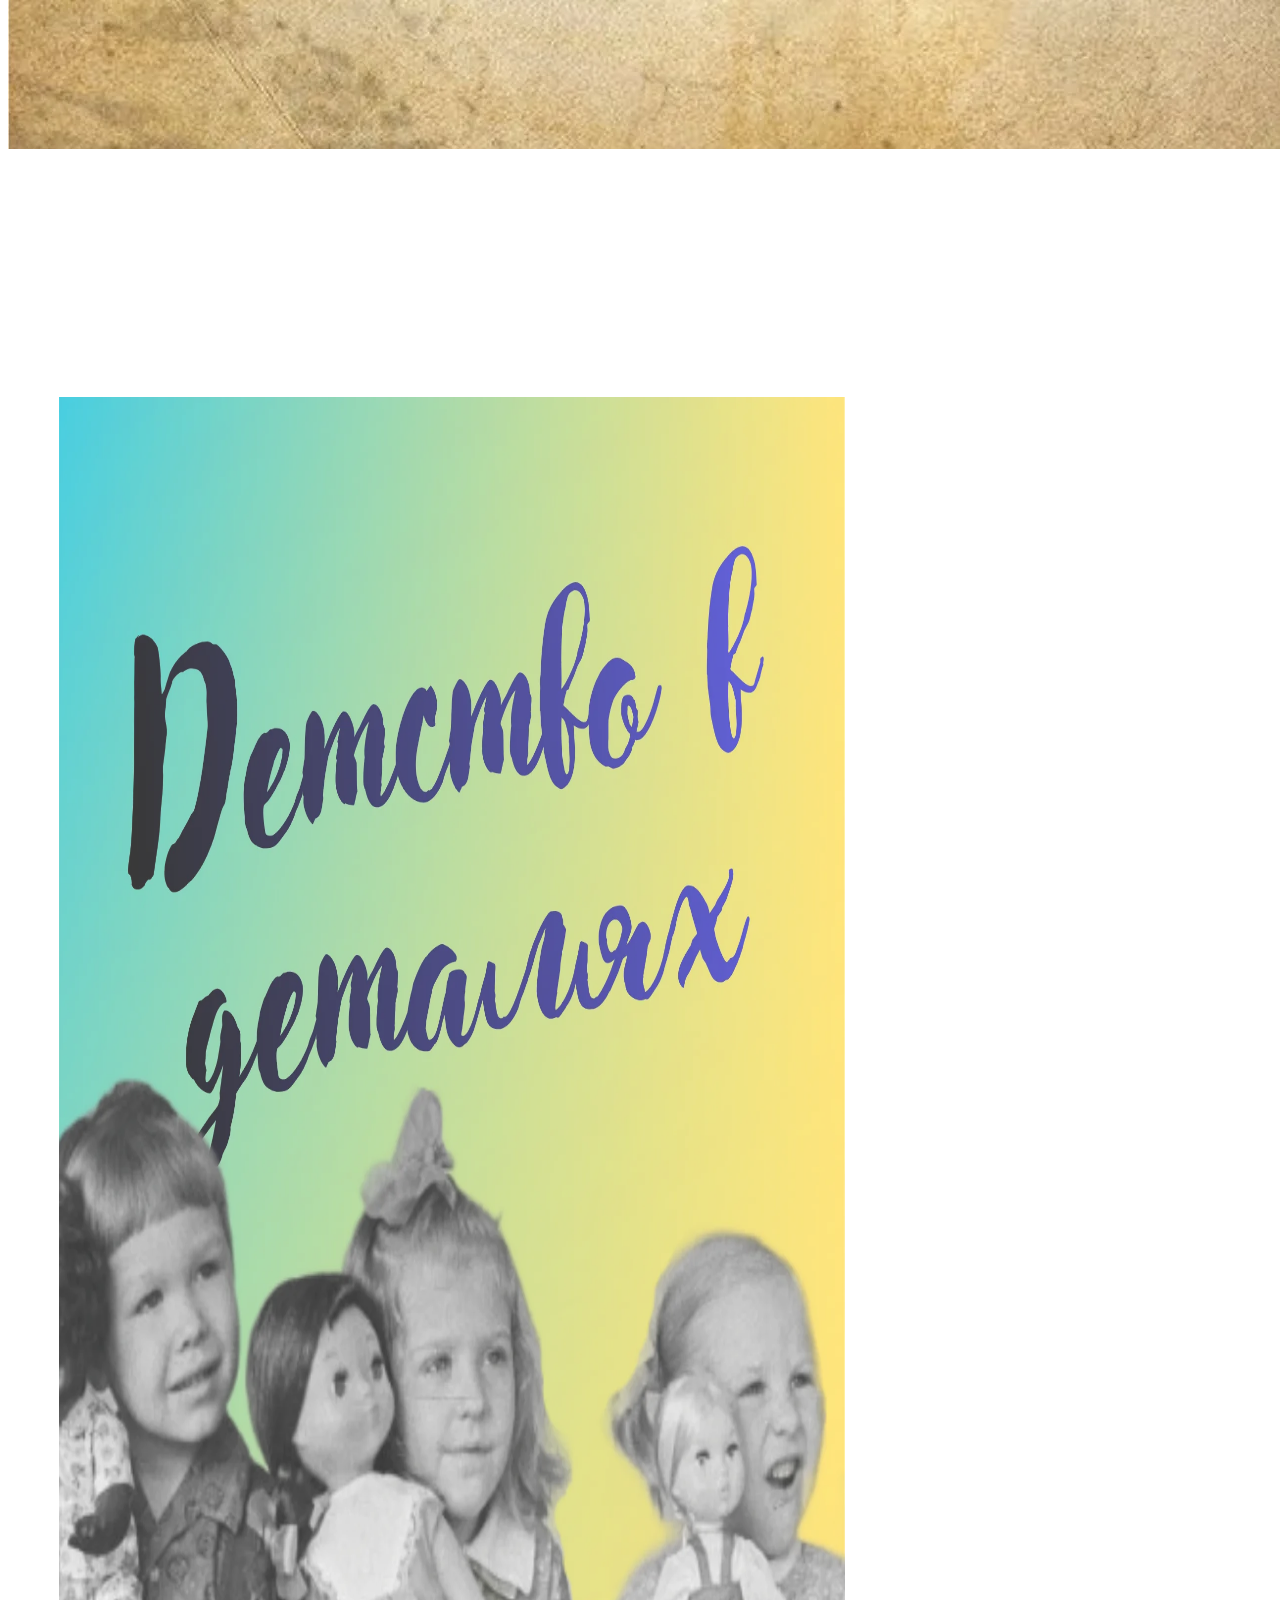
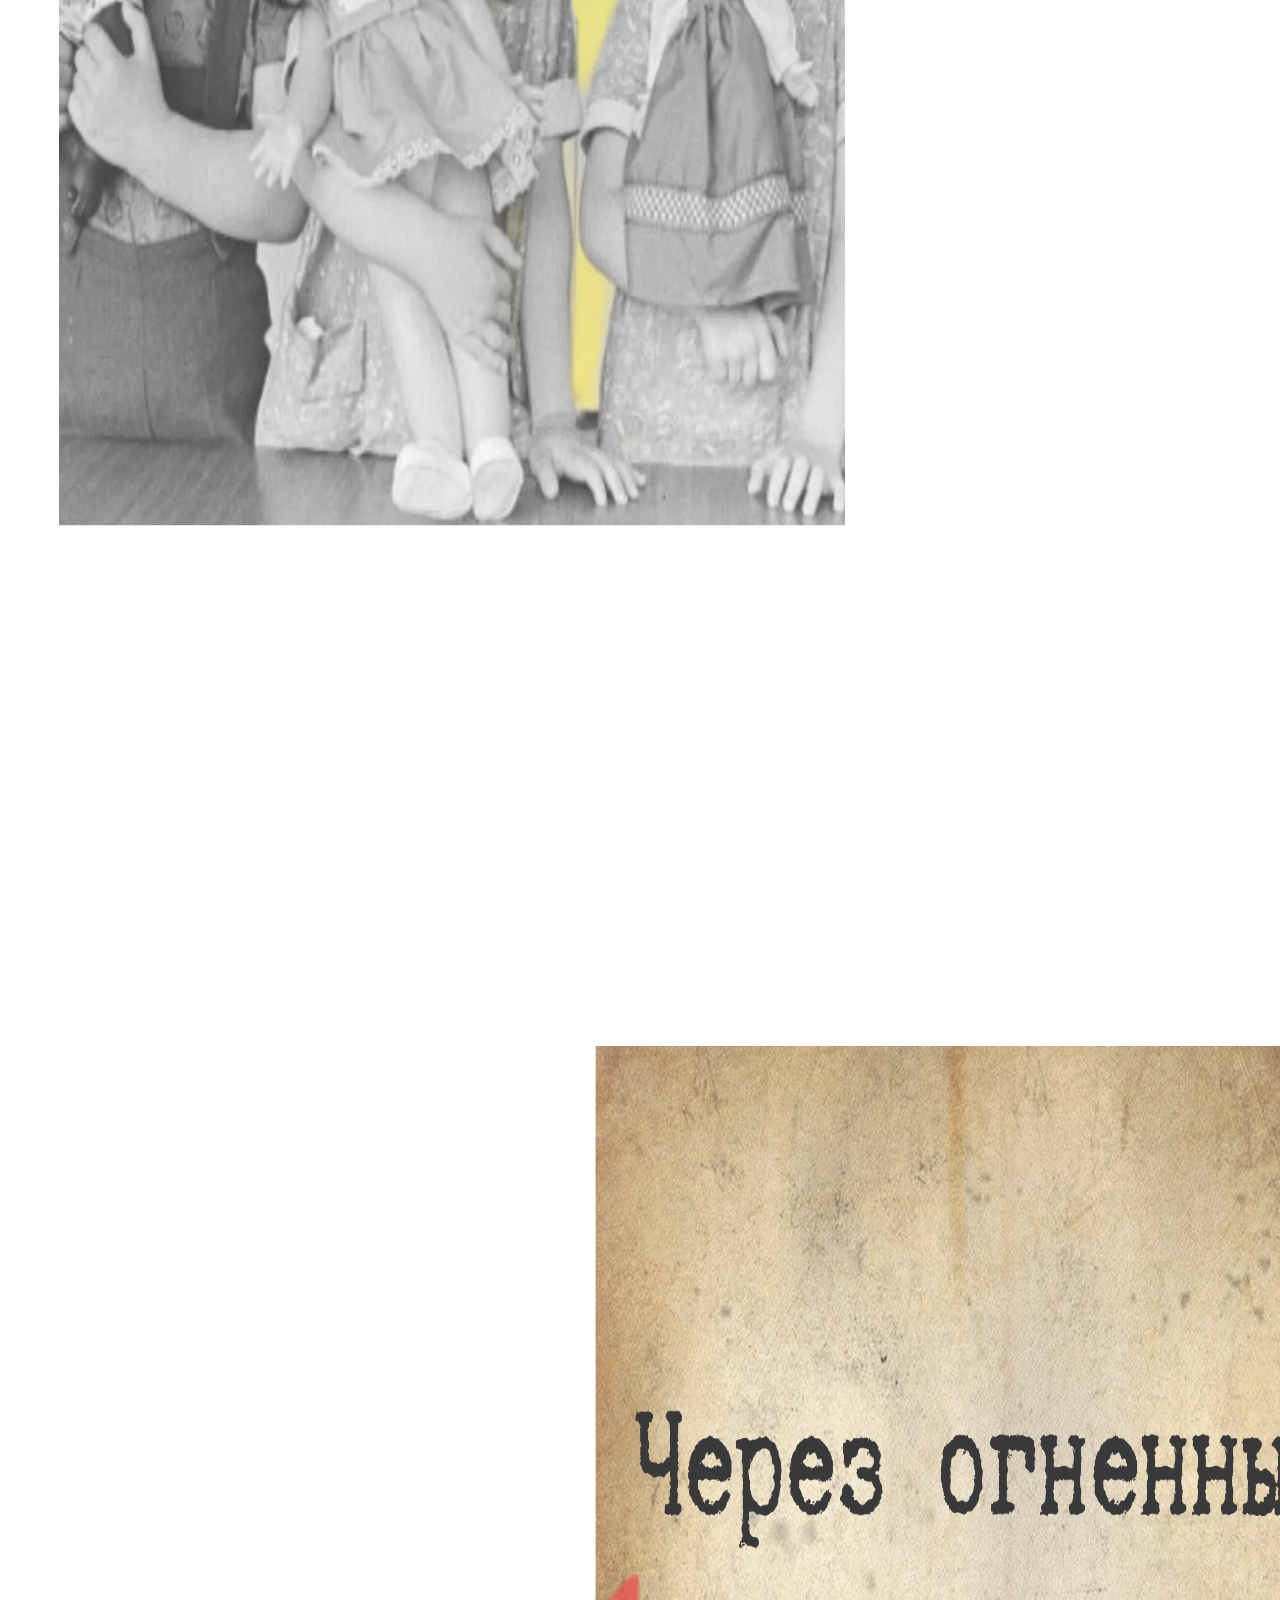
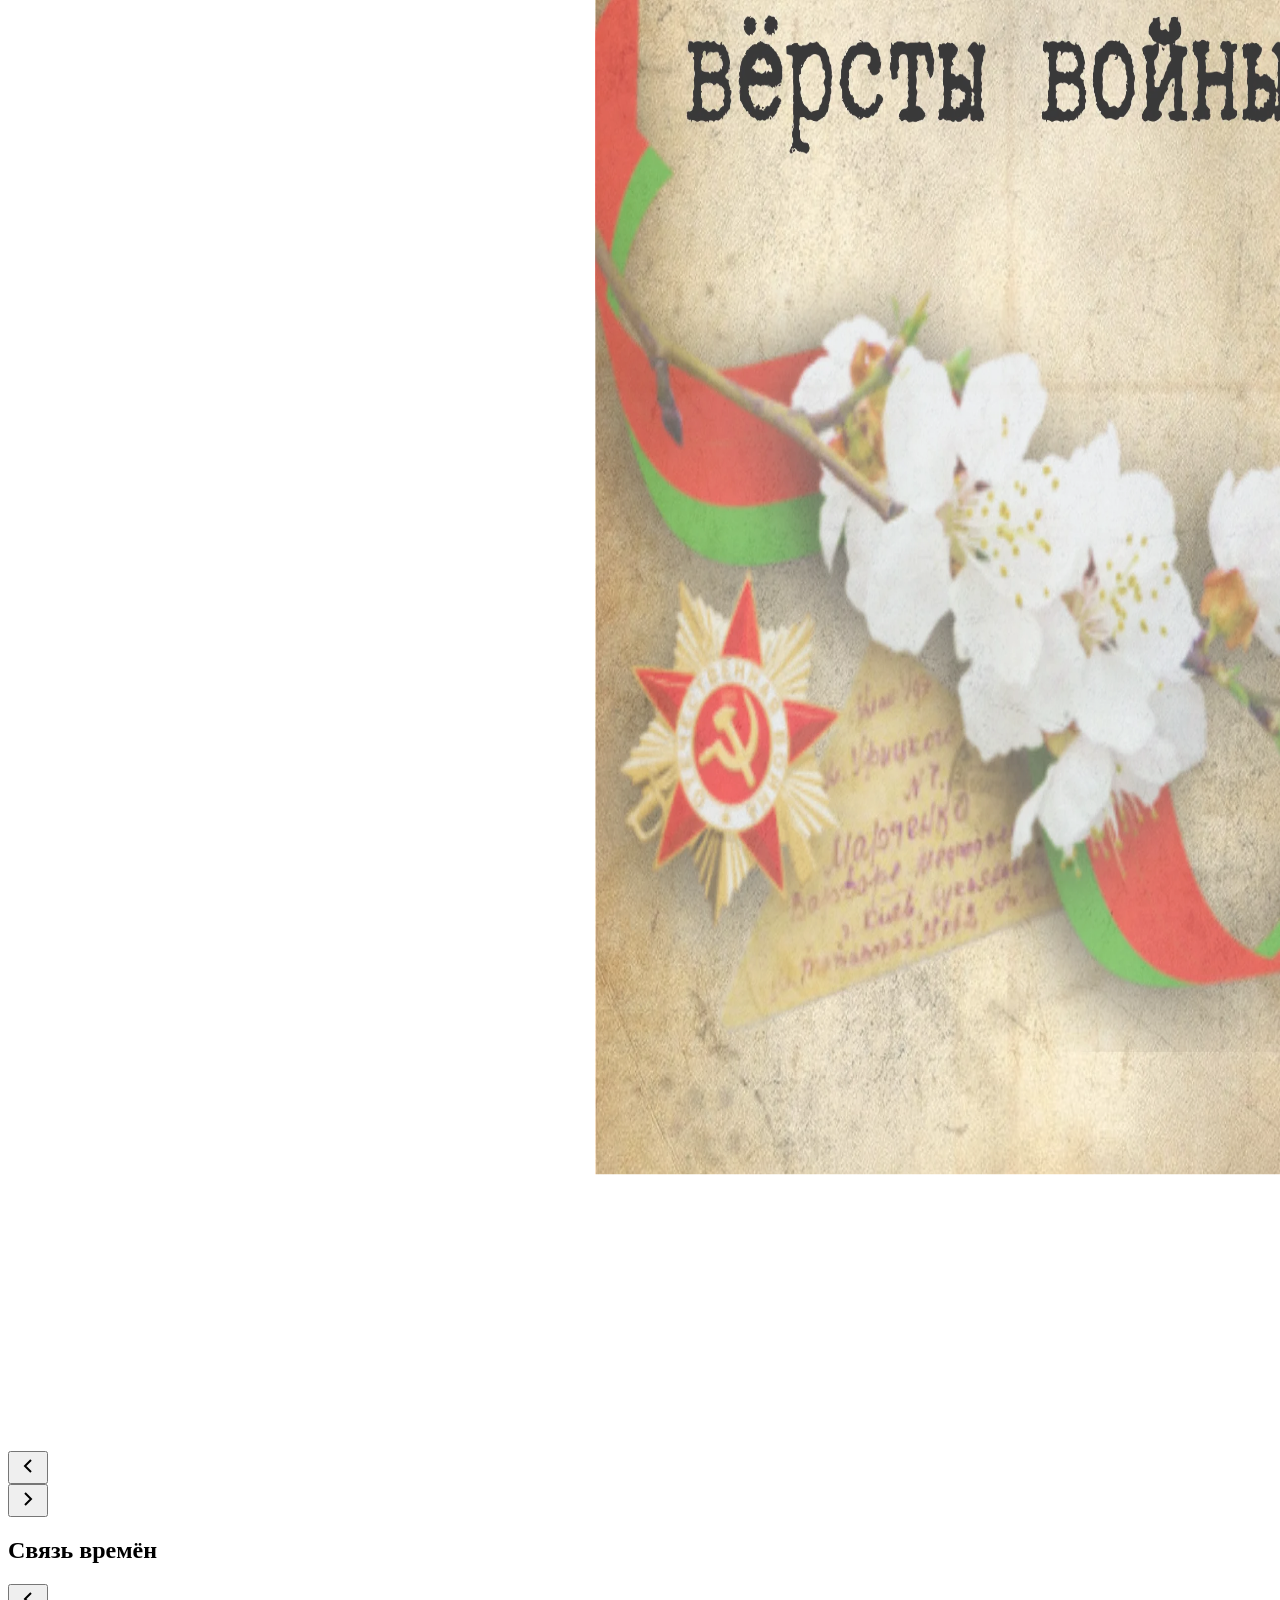
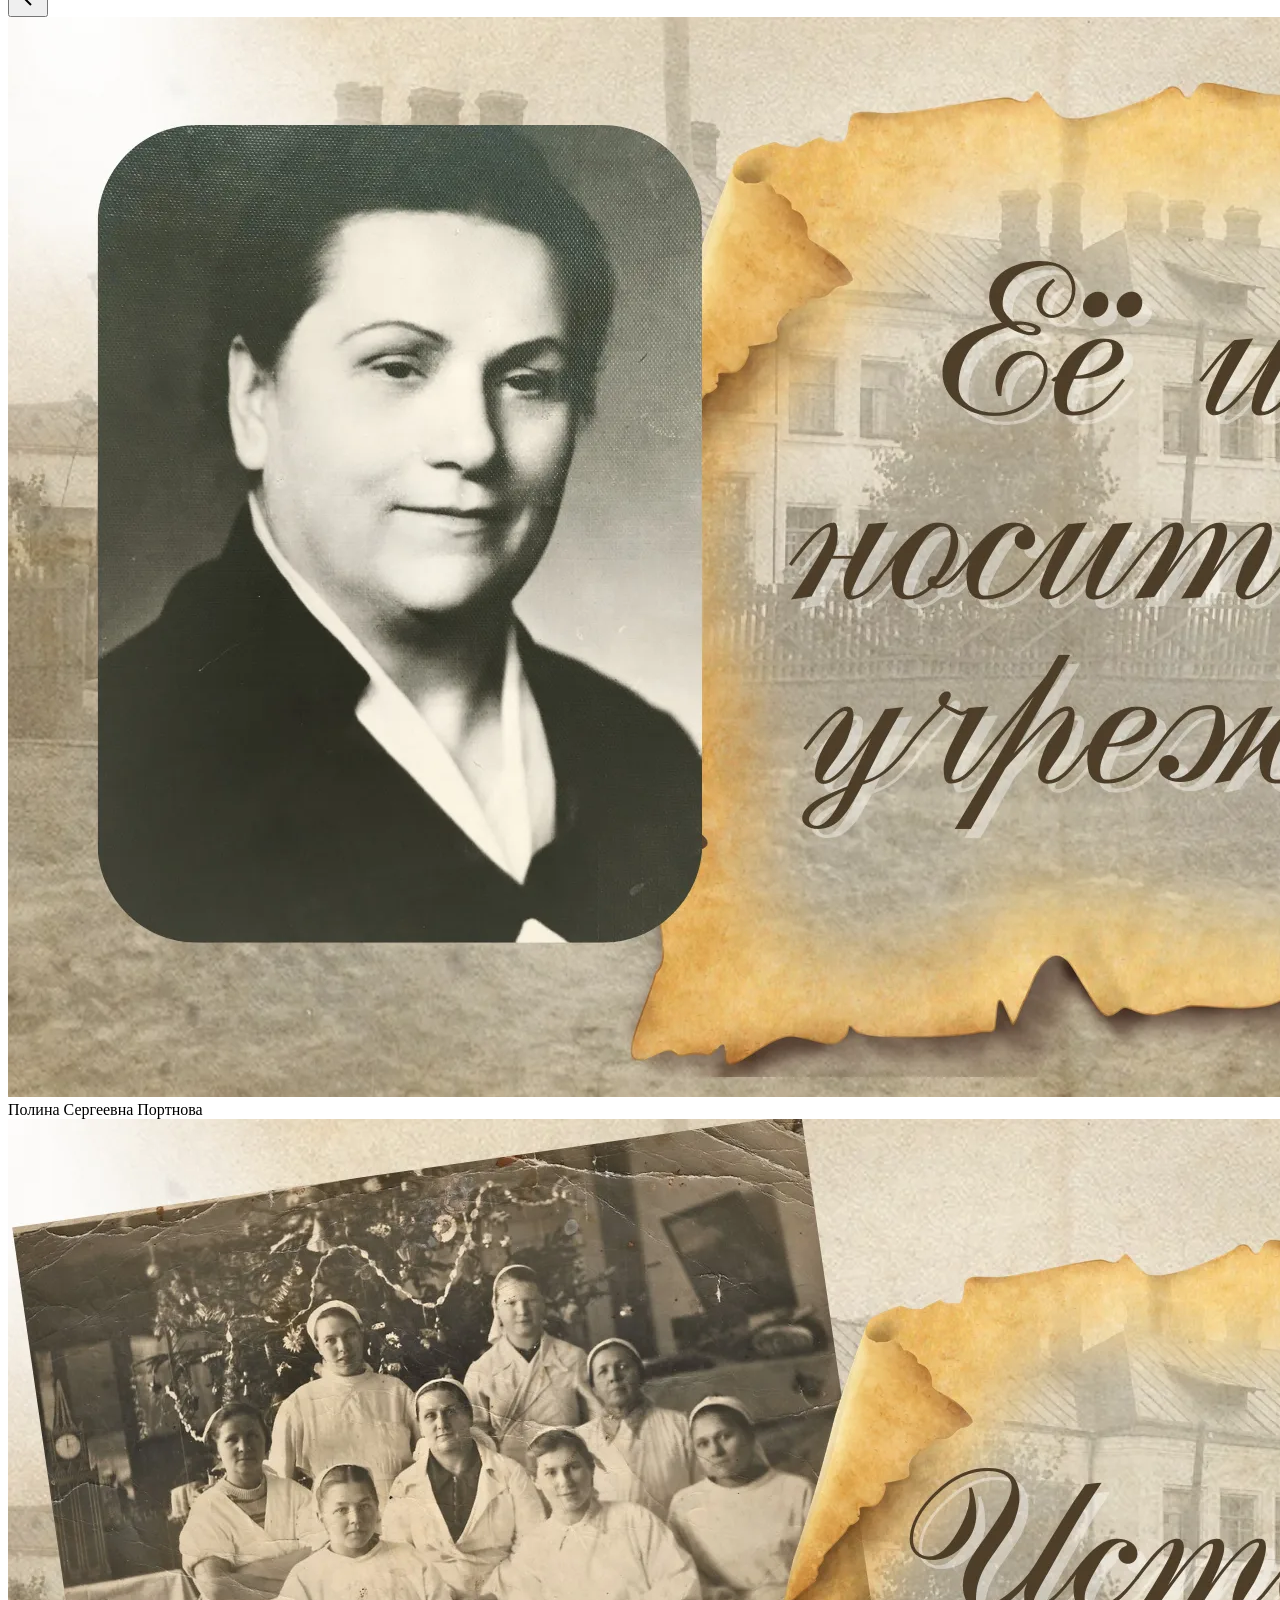
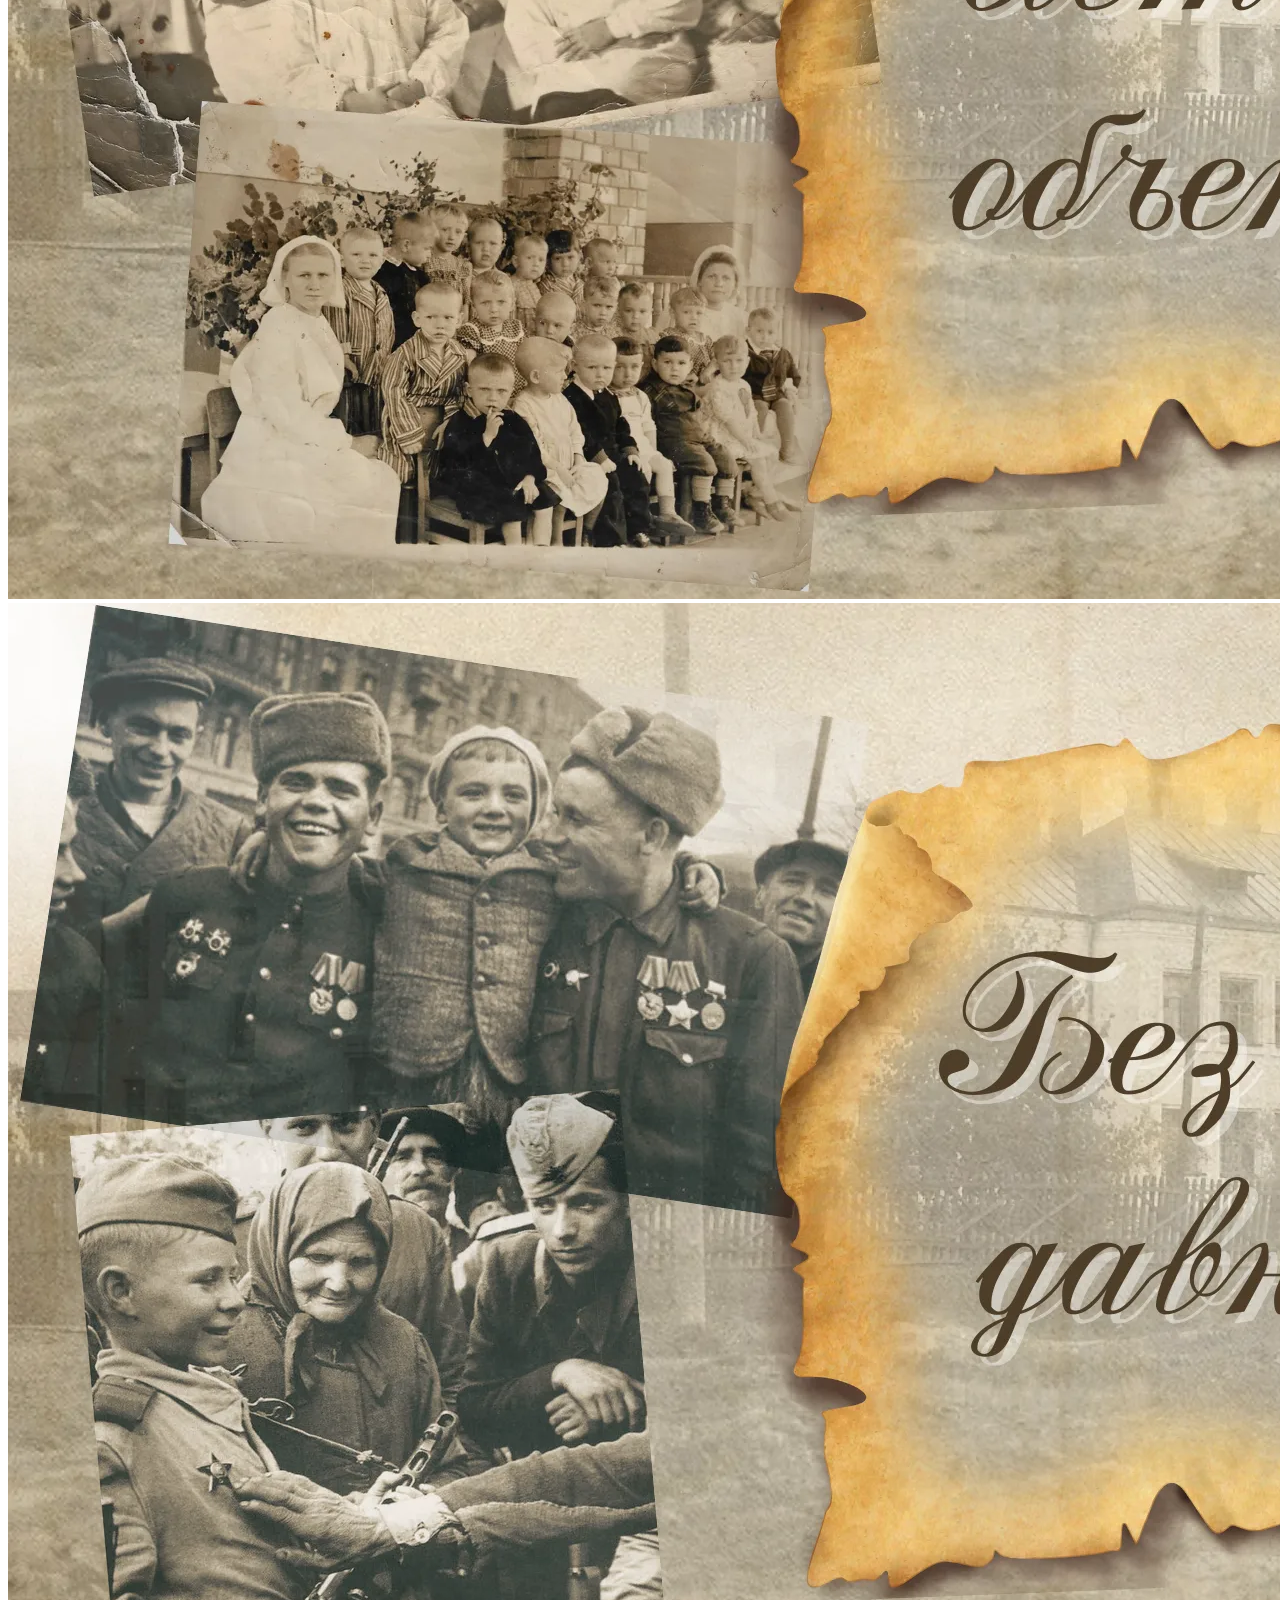
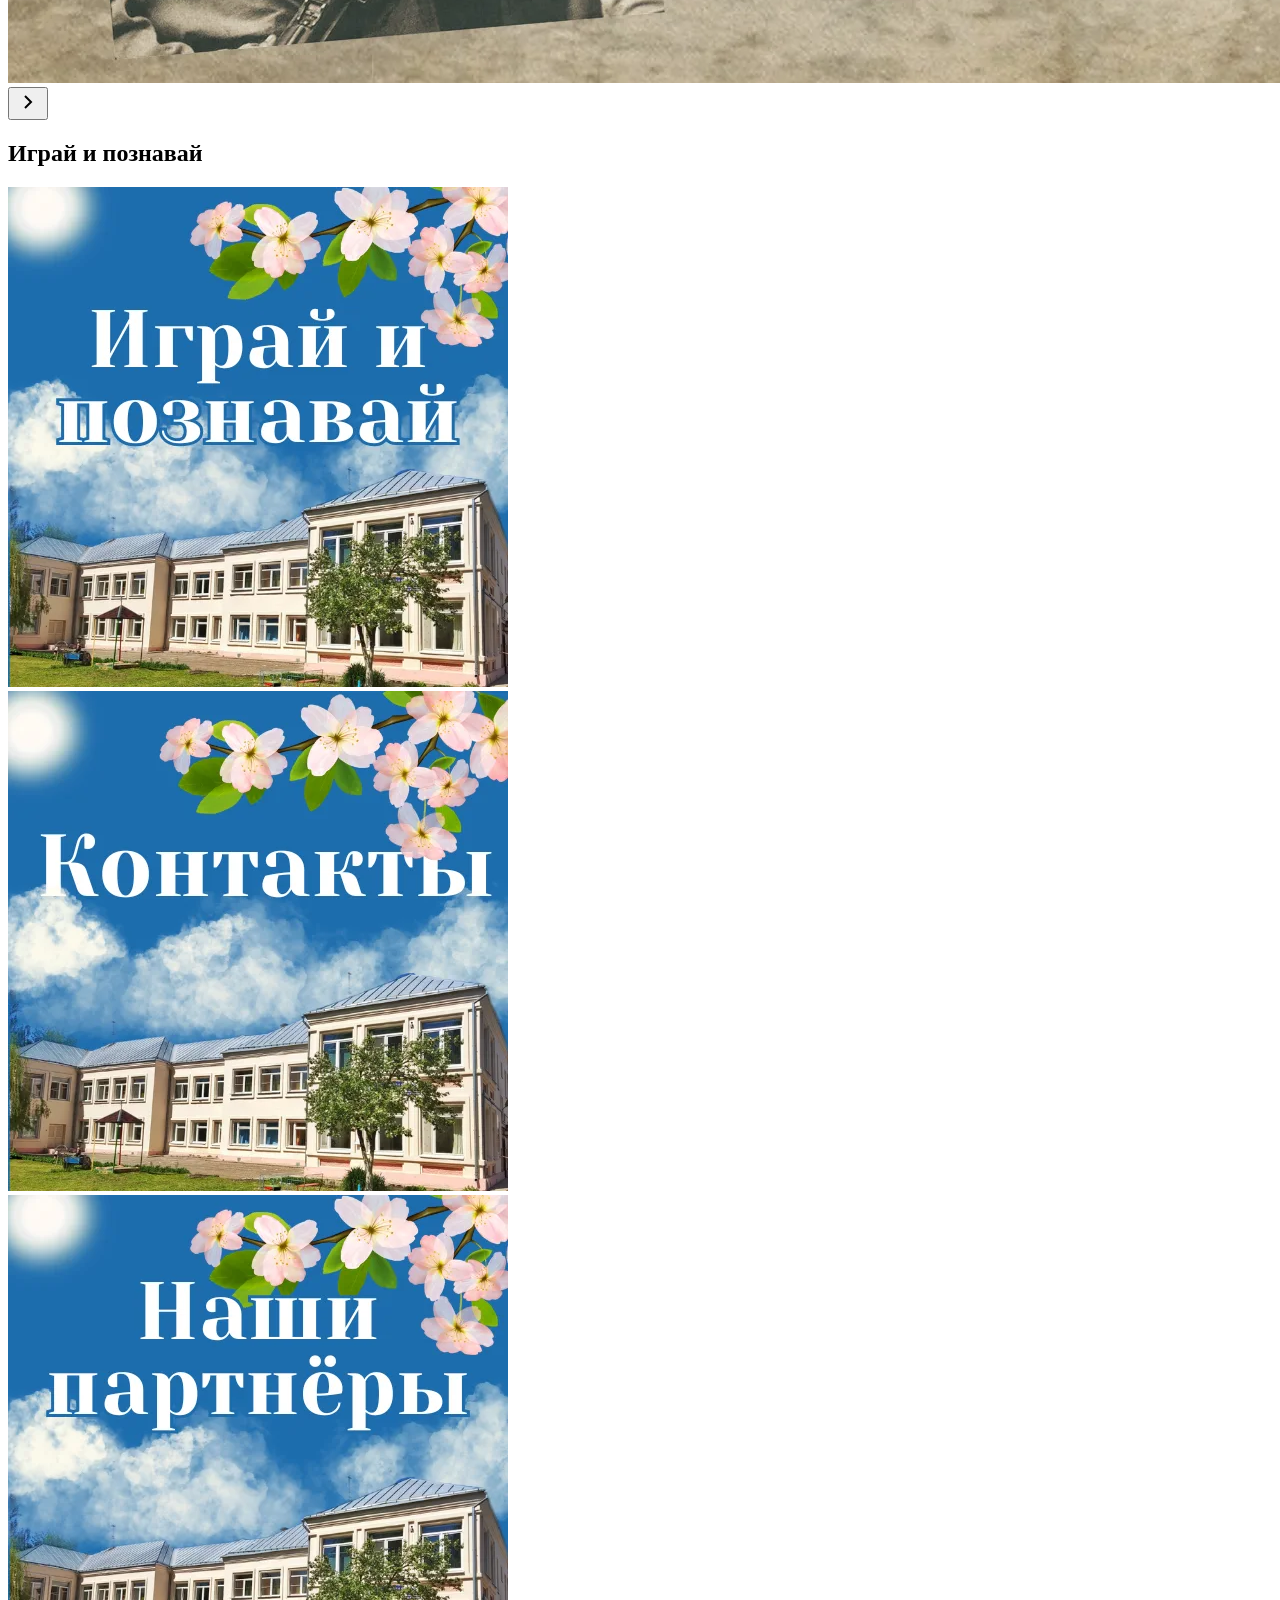
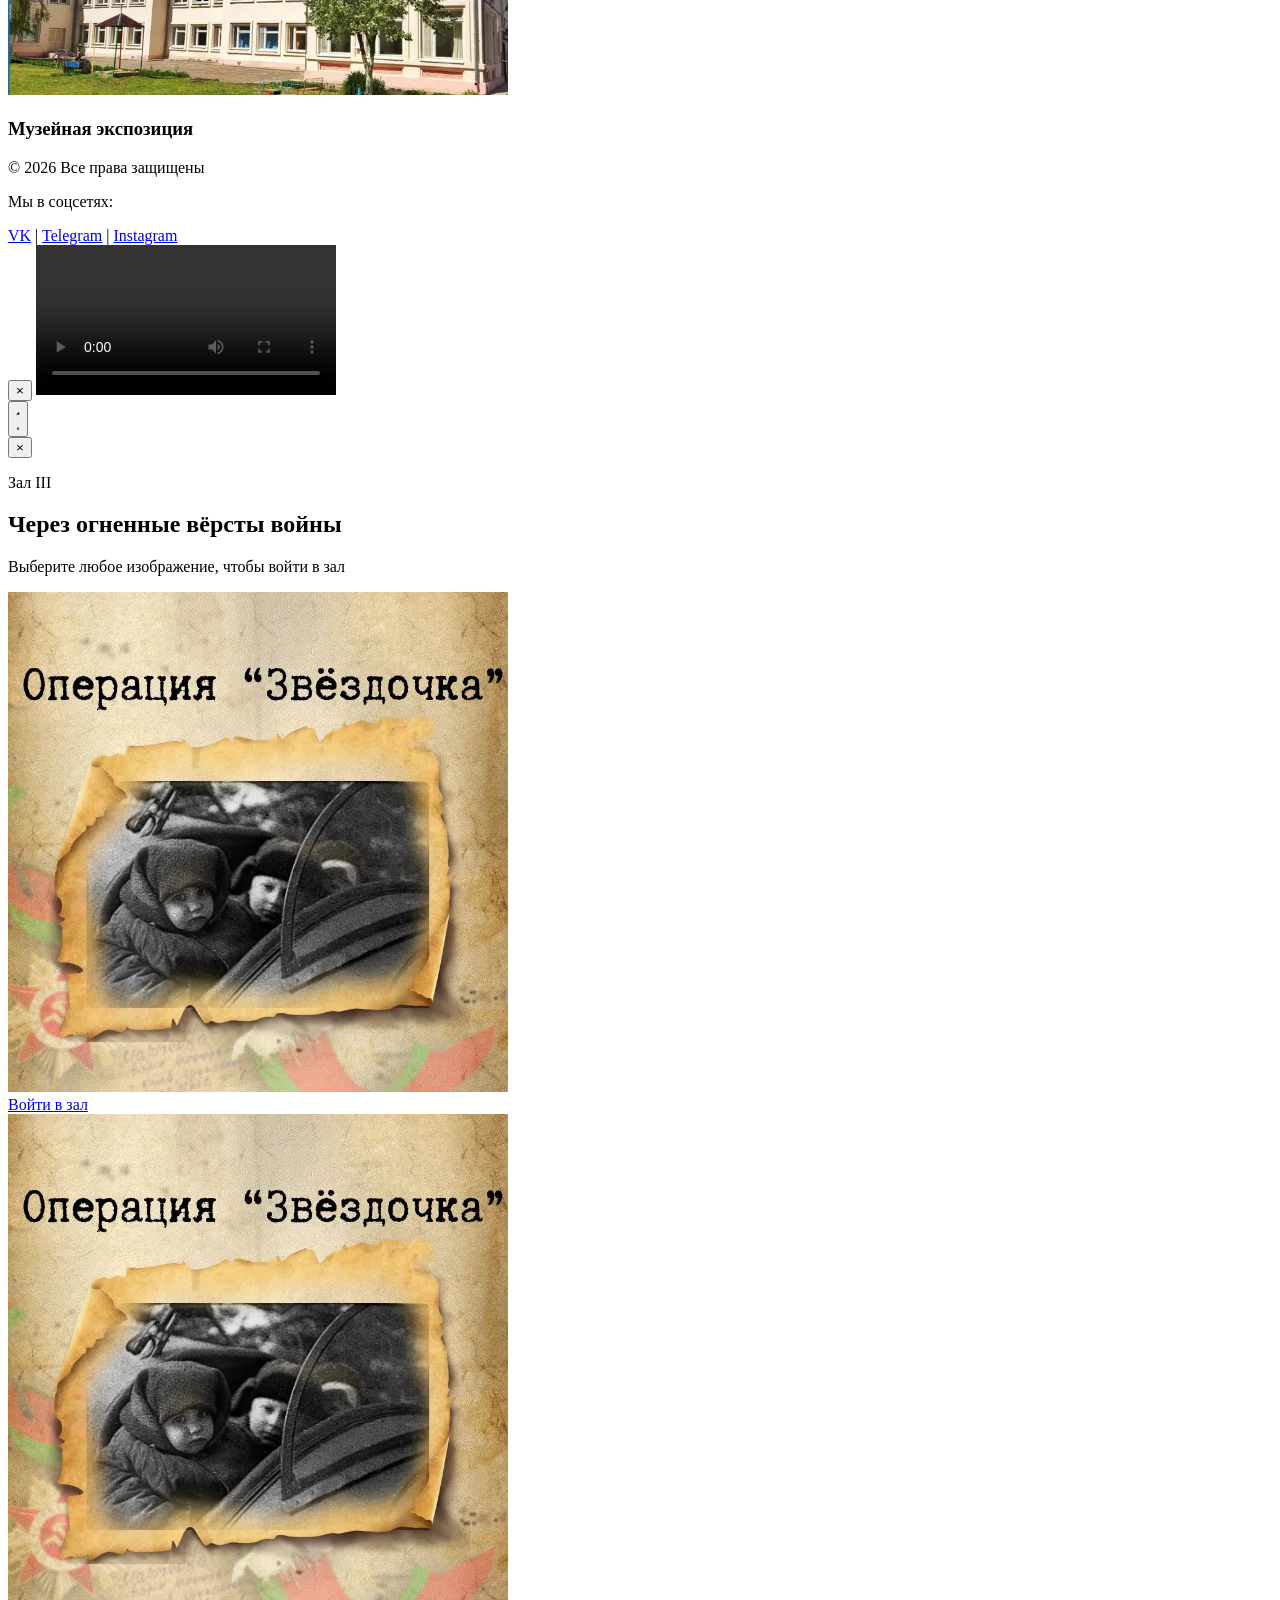
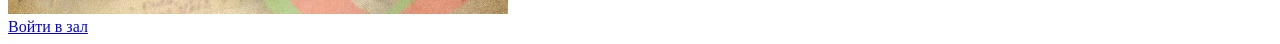
==== commit 8a826232: "Update index.html" ====
--- a/index.html
+++ b/index.html
@@ -59,7 +59,7 @@
       rel="stylesheet"
       crossorigin="anonymous"
     />
-    <--link rel="stylesheet" href="style.css" />
+    <!--link rel="stylesheet" href="style.css" />
 
     <!-- Schema.org структурированные данные -->
     <script type="application/ld+json">
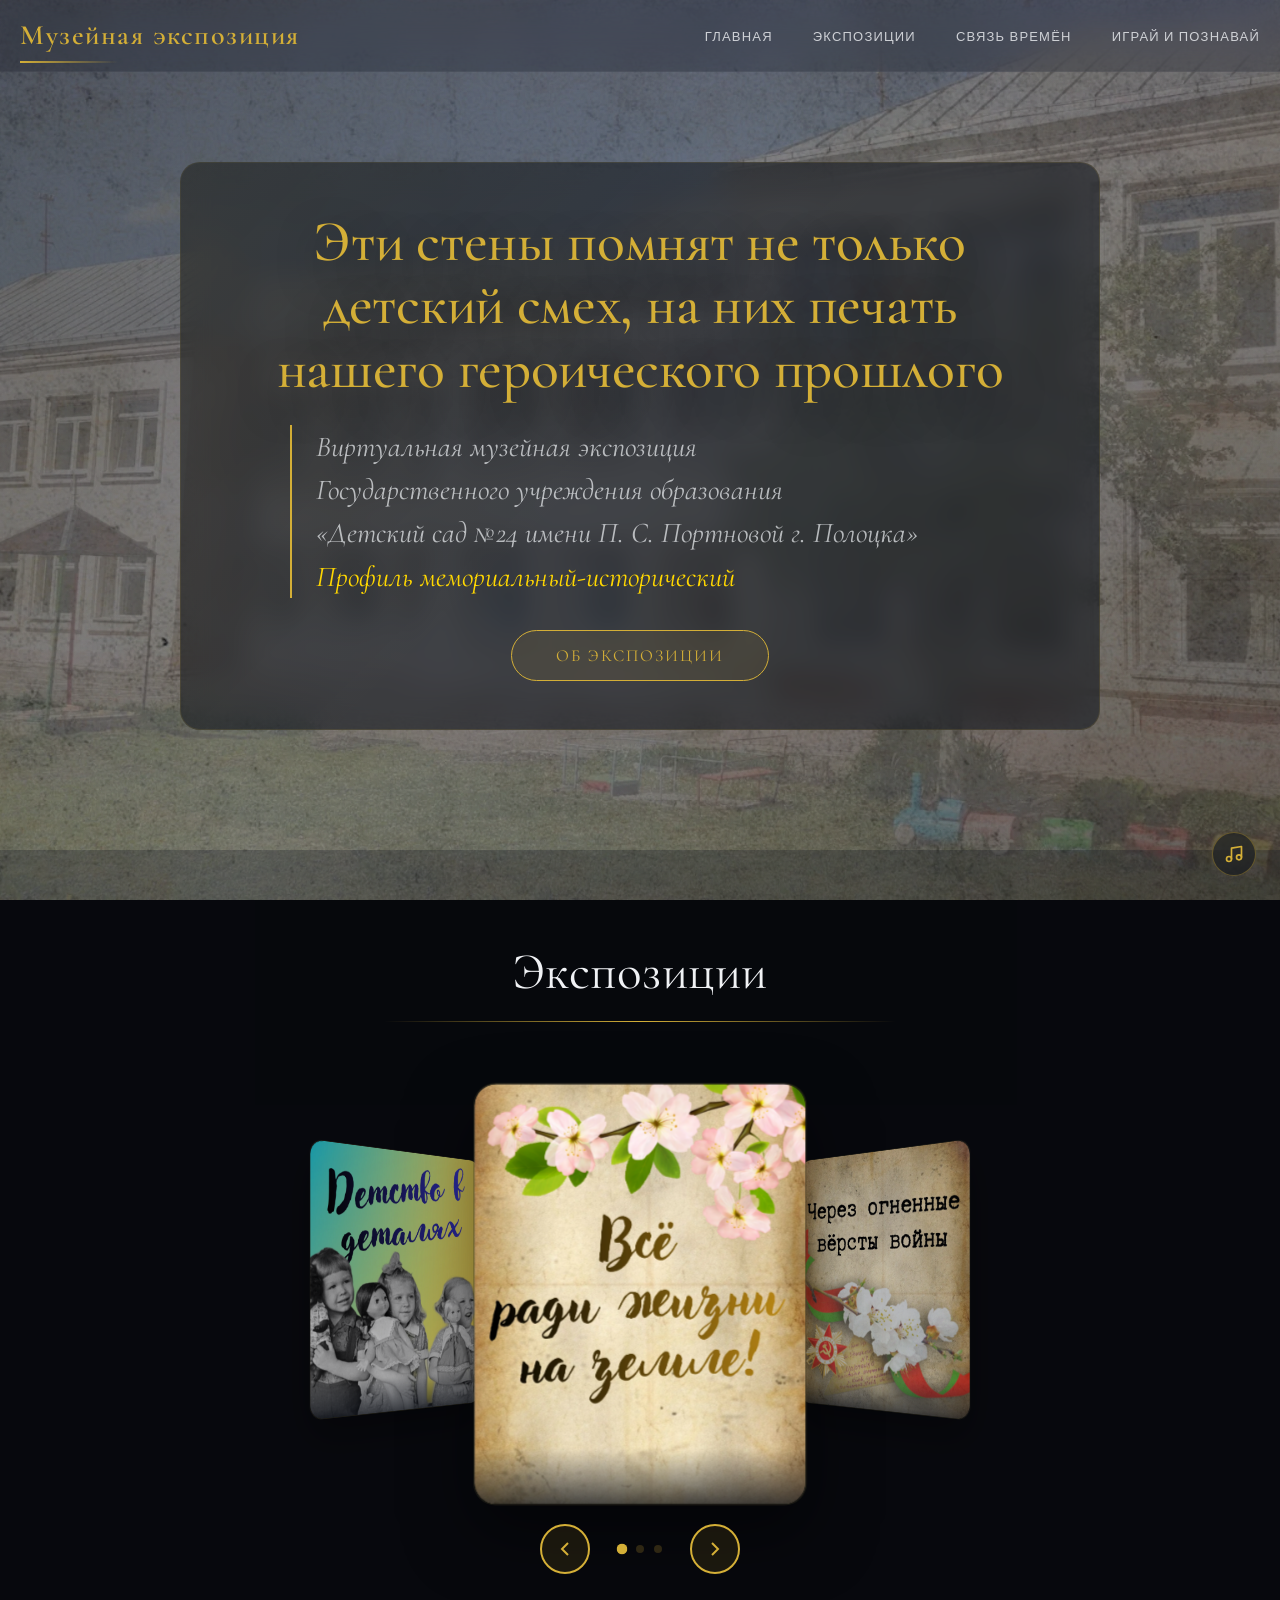
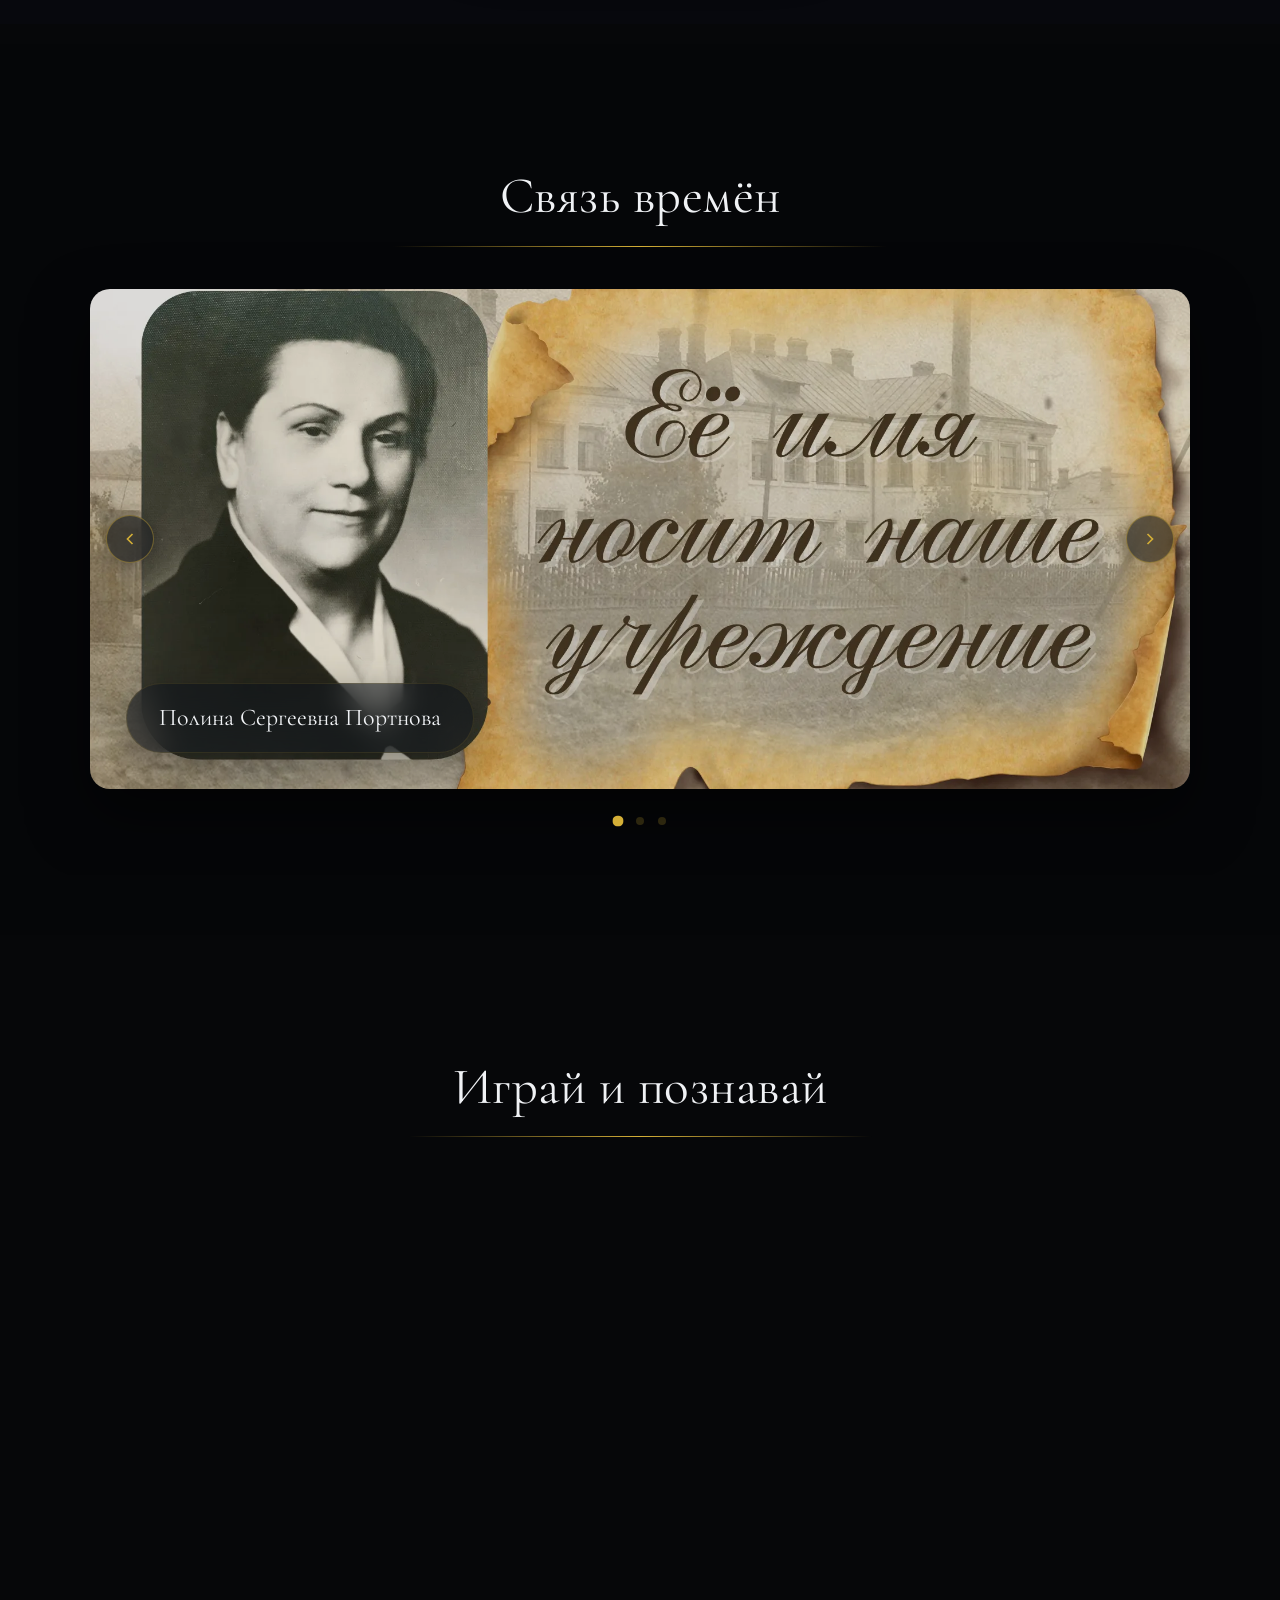
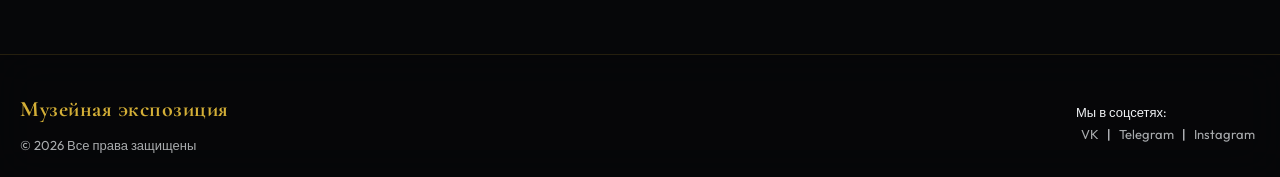
==== commit 2b515d95: "Исправление багов" ====
--- a/index.html
+++ b/index.html
@@ -59,7 +59,7 @@
       rel="stylesheet"
       crossorigin="anonymous"
     />
-    <!--link rel="stylesheet" href="style.css" />
+    <link rel="stylesheet" href="style.css" />
 
     <!-- Schema.org структурированные данные -->
     <script type="application/ld+json">
--- a/style.css
+++ b/style.css
@@ -0,0 +1,1024 @@
+:root {
+  --bg: #060709;
+  --bg-warm: #0a0f18;
+  --surface: rgba(255, 255, 255, 0.04);
+  --surface-hover: rgba(255, 255, 255, 0.08);
+  --glass: rgba(10, 15, 24, 0.55);
+  --glass-border: rgba(212, 175, 55, 0.12);
+  --glass-border-hover: rgba(212, 175, 55, 0.55);
+  --light: #f8f5f2;
+  --text: #f0f2f5;
+  --text-muted: rgba(240, 242, 245, 0.7);
+  --accent: #d4af37;
+  --accent-soft: rgba(212, 175, 55, 0.12);
+  --accent-glow: rgba(212, 175, 55, 0.25);
+  --danger: #e05c5c;
+  --success: #48bb78;
+  --font-serif: "Cormorant Garamond", serif;
+  --font-sans: "Outfit", sans-serif;
+  --radius: 20px;
+  --radius-sm: 14px;
+  --radius-xs: 10px;
+  --transition: 0.45s cubic-bezier(0.22, 1, 0.36, 1);
+  --shadow-sm: 0 4px 20px rgba(0, 0, 0, 0.3);
+  --shadow: 0 12px 40px rgba(0, 0, 0, 0.4);
+  --shadow-lg: 0 25px 60px rgba(0, 0, 0, 0.5);
+  --header-height: 72px;
+}
+
+* { box-sizing: border-box; margin: 0; padding: 0; }
+img, video, iframe, embed, object, svg { max-width: 100%; }
+html { height: 100%; overflow-x: hidden; background: var(--bg); scroll-padding-top: var(--header-height); scroll-behavior: smooth; }
+
+body {
+  font-family: var(--font-sans);
+  color: var(--text);
+  line-height: 1.65;
+  overflow-x: hidden;
+  max-width: 100%;
+  min-height: 100vh;
+  position: relative;
+  background: linear-gradient(135deg, rgba(6,7,9,0.6) 0%, rgba(20,25,35,0.5) 50%, rgba(6,7,9,0.6) 100%), url("assets/background.webp");
+  background-size: cover;
+  background-position: center;
+  background-repeat: no-repeat;
+  background-attachment: fixed;
+}
+
+body::before {
+  content: "";
+  position: fixed;
+  inset: 0;
+  background-image: url("data:image/svg+xml,%3Csvg viewBox='0 0 256 256' xmlns='http://www.w3.org/2000/svg'%3E%3Cfilter id='n'%3E%3CfeTurbulence type='fractalNoise' baseFrequency='0.9' numOctaves='4' stitchTiles='stitch'/%3E%3C/filter%3E%3Crect width='100%25' height='100%25' filter='url(%23n)' opacity='0.03'/%3E%3C/svg%3E");
+  pointer-events: none;
+  z-index: 0;
+}
+
+@supports (-webkit-touch-callout: none) { body { background-attachment: scroll; } }
+
+::-webkit-scrollbar { width: 6px; }
+::-webkit-scrollbar-track { background: var(--bg); }
+::-webkit-scrollbar-thumb { background: var(--accent); border-radius: 3px; opacity: 0.5; }
+::-webkit-scrollbar-thumb:hover { opacity: 0.8; }
+::selection { background: var(--accent); color: var(--bg); }
+
+.container { max-width: 1280px; margin: 0 auto; padding: 50px 20px; width: 100%; overflow-x: hidden; }
+
+.header {
+  position: fixed; top: 0; width: 100%; z-index: 1000; height: var(--header-height);
+  background: rgba(10, 15, 24, 0.25);
+  backdrop-filter: blur(18px) saturate(1.2);
+  -webkit-backdrop-filter: blur(18px) saturate(1.2);
+  border-bottom: 1px solid rgba(255, 255, 255, 0.04);
+  display: flex; align-items: center;
+}
+
+.nav { display: flex; justify-content: space-between; align-items: center; padding: 12px 20px; width: 100%; overflow: visible !important; position: relative; }
+
+.logo {
+  font-family: var(--font-serif); font-size: clamp(18px, 3.5vw, 28px); font-weight: 600;
+  letter-spacing: 1.5px; color: var(--accent); position: relative; z-index: 1002;
+}
+.logo::after { content: ""; position: absolute; bottom: -4px; left: 0; width: 35%; height: 1.5px; background: linear-gradient(90deg, var(--accent), transparent); }
+
+.nav-menu { display: flex; gap: 40px; list-style: none; z-index: 999; }
+.nav-menu a {
+  text-decoration: none; color: var(--text); font-size: 13px; text-transform: uppercase;
+  letter-spacing: 1.2px; transition: var(--transition); position: relative; padding-bottom: 3px;
+  opacity: 0.8;
+}
+.nav-menu a::before { content: ""; position: absolute; bottom: 0; left: 0; width: 0; height: 1.5px; background: var(--accent); transition: width 0.35s ease; }
+.nav-menu a:hover { opacity: 1; color: var(--accent); }
+.nav-menu a:hover::before { width: 100%; }
+
+.burger {
+  display: none; flex-direction: column; justify-content: center; align-items: center;
+  gap: 5px; width: 38px; height: 38px; cursor: pointer; z-index: 1001; padding: 0;
+  background: rgba(10, 15, 24, 0.5); border: 1px solid rgba(212, 175, 55, 0.25);
+  border-radius: var(--radius-xs); backdrop-filter: blur(10px); transition: var(--transition);
+}
+.burger:hover { border-color: rgba(212, 175, 55, 0.6); background: rgba(10, 15, 24, 0.7); }
+.burger span { display: block; height: 1.5px; background: rgba(245, 247, 250, 0.7); border-radius: 2px; transition: var(--transition); }
+.burger span:nth-child(1) { width: 16px; }
+.burger span:nth-child(2) { width: 10px; align-self: flex-start; margin-left: 11px; }
+.burger span:nth-child(3) { width: 16px; }
+.burger:hover span { background: var(--accent); }
+.burger.active { border-color: rgba(212, 175, 55, 0.5); background: rgba(10, 15, 24, 0.8); }
+.burger.active span:nth-child(1) { width: 16px; transform: translateY(6.5px) rotate(45deg); background: var(--accent); }
+.burger.active span:nth-child(2) { opacity: 0; transform: scaleX(0); }
+.burger.active span:nth-child(3) { width: 16px; transform: translateY(-6.5px) rotate(-45deg); background: var(--accent); }
+
+body.menu-open { overflow: hidden; }
+
+.hero { padding-top: calc(var(--header-height) + 40px); position: relative; }
+.hero-text-container {
+  position: relative; max-width: 920px; margin: 0 auto 50px; padding: 48px;
+  display: flex; justify-content: center; align-items: center;
+  background: var(--glass); border: 1px solid var(--glass-border);
+  border-radius: var(--radius); backdrop-filter: blur(14px); overflow: hidden;
+}
+.hero-text-container::before {
+  content: ""; position: absolute; inset: 0;
+  background: linear-gradient(135deg, rgba(212,175,55,0.06) 0%, transparent 50%);
+  pointer-events: none;
+}
+.hero-text-container::after {
+  content: ""; position: absolute; top: -1px; left: -1px; right: -1px;
+  height: 1px;
+  background: linear-gradient(90deg, transparent, var(--accent), transparent);
+  opacity: 0.5;
+  animation: shimmer 3s ease-in-out infinite;
+}
+@keyframes shimmer { 0%, 100% { opacity: 0.3; } 50% { opacity: 0.8; } }
+
+.hero-text { position: relative; z-index: 2; text-align: center; max-width: 800px; }
+.hero-title {
+  font-family: var(--font-serif); color: var(--accent);
+  font-size: clamp(2rem, 5vw, 3.6rem); line-height: 1.1; margin-bottom: 24px;
+  text-shadow: 0 15px 40px rgba(0,0,0,0.5); font-weight: 500; letter-spacing: -0.3px;
+}
+.hero-subtitle {
+  font-family: var(--font-serif); font-size: clamp(1.4rem, 2.8vw, 1.8rem);
+  color: var(--text-muted); line-height: 1.5; max-width: 700px; margin: 0 auto;
+  font-style: italic; border-left: 2px solid var(--accent); padding-left: 24px; text-align: left;
+}
+
+.section-title {
+  font-family: var(--font-serif); font-size: clamp(2.2rem, 4.5vw, 3.2rem);
+  font-weight: 400; margin-bottom: 50px; text-align: center; letter-spacing: 0.5px;
+  color: var(--text); position: relative; display: block; width: 100%;
+}
+.section-title::after {
+  content: ""; position: absolute; bottom: -8px; left: 30%; width: 40%;
+  height: 1px; background: linear-gradient(90deg, transparent, var(--accent), transparent);
+}
+
+.section-subtitle {
+  font-family: var(--font-serif); font-size: clamp(1.3rem, 2.5vw, 1.7rem);
+  color: var(--text-muted); line-height: 1.6; font-style: italic; padding: 40px;
+  text-align: left;
+  background: var(--glass); backdrop-filter: blur(14px);
+  border: 1px solid var(--glass-border); border-radius: var(--radius);
+  position: relative; overflow: hidden; width: 100%; margin: 0 auto;
+}
+.section-subtitle::before {
+  content: ""; position: absolute; top: 0; left: 0; width: 3px; height: 100%;
+  background: linear-gradient(180deg, var(--accent), transparent);
+}
+
+.exhibitions { background: rgba(0, 0, 0, 0.1); padding: 60px 0; margin: 20px 0; }
+
+.swipe-gallery {
+  position: relative; max-width: 1100px; margin: 0 auto; overflow: hidden;
+  border-radius: var(--radius); box-shadow: var(--shadow-lg);
+}
+.swipe-track { display: flex; transition: transform 0.7s cubic-bezier(0.25, 0.46, 0.45, 0.94); }
+.swipe-slide { flex: 0 0 100%; max-width: 100%; position: relative; overflow: hidden; }
+.swipe-slide img {
+  width: 100%; height: 500px; object-fit: cover; display: block;
+  transition: transform 0.8s ease, filter 0.6s;
+  filter: brightness(0.85) contrast(1.05);
+}
+.swipe-slide:hover img { transform: scale(1.04); filter: brightness(1); }
+
+.slide-caption {
+  position: absolute; left: 36px; bottom: 36px;
+  background: var(--glass); backdrop-filter: blur(16px);
+  border: 1px solid var(--glass-border); border-radius: 60px;
+  padding: 14px 32px; font-family: var(--font-serif); font-size: 1.5rem;
+  color: var(--text); box-shadow: var(--shadow); transition: var(--transition);
+  pointer-events: none;
+}
+.swipe-slide:hover .slide-caption {
+  background: rgba(212, 175, 55, 0.18);
+  transform: translateY(-4px);
+}
+
+.swipe-btn {
+  position: absolute; top: 50%; transform: translateY(-50%);
+  background: var(--glass); backdrop-filter: blur(14px);
+  color: var(--accent); border: 1.5px solid rgba(212, 175, 55, 0.4);
+  width: 48px; height: 48px; border-radius: 50%; cursor: pointer; z-index: 10;
+  display: flex; align-items: center; justify-content: center;
+  box-shadow: var(--shadow-sm); transition: var(--transition);
+}
+.swipe-btn svg { width: 20px; height: 20px; stroke: var(--accent); }
+.swipe-btn:hover {
+  background: var(--surface-hover); border-color: var(--accent);
+  box-shadow: 0 0 24px rgba(212, 175, 55, 0.2), var(--shadow-sm);
+  transform: translateY(-50%) scale(1.08);
+}
+.swipe-btn:active { transform: translateY(-50%) scale(0.95); }
+.swipe-btn.prev { left: 16px; }
+.swipe-btn.next { right: 16px; }
+
+.swipe-dots { display: flex; justify-content: center; gap: 14px; margin-top: 28px; }
+
+.dot {
+  width: 8px; height: 8px; border-radius: 50%;
+  background: rgba(212, 175, 55, 0.25); cursor: pointer;
+  transition: var(--transition); border: 1px solid transparent;
+}
+.dot.active { background: var(--accent); transform: scale(1.4); }
+
+.carousel-section {
+  padding: 80px 0 100px;
+  background: rgba(10, 15, 24, 0.25);
+  position: relative; z-index: 10; margin-top: 20px;
+}
+.carousel-wrapper { position: relative; width: 100%; height: 460px; margin: 0 auto; pointer-events: none; }
+.carousel-3d, .carousel-controls { pointer-events: auto; }
+.carousel-3d { position: relative; width: 100%; height: 100%; transform-style: preserve-3d; perspective: 1000px; }
+
+.carousel-item {
+  position: absolute; top: 50%; left: 50%; width: 300px; height: 380px;
+  margin-left: -150px; margin-top: -190px; max-width: 90vw;
+  transform-style: preserve-3d;
+  transition: transform 0.5s cubic-bezier(0.22, 1, 0.36, 1), opacity 0.3s ease;
+  will-change: transform, opacity;
+}
+
+.carousel-card {
+  width: 100%; height: 100%; border-radius: var(--radius); overflow: hidden;
+  display: flex; flex-direction: column;
+  background: var(--glass); backdrop-filter: blur(14px);
+  border: 1px solid var(--glass-border);
+  box-shadow: var(--shadow-lg);
+  transition: var(--transition);
+}
+.carousel-item:hover .carousel-card {
+  border-color: var(--accent);
+  box-shadow: 0 20px 50px rgba(0,0,0,0.3), 0 0 40px rgba(212,175,55,0.15);
+  transform: translateY(-4px);
+}
+
+.card-image { width: 100%; height: 100%; border-radius: var(--radius); overflow: hidden; position: relative; }
+.card-image::after { content: ""; position: absolute; bottom: 0; left: 0; right: 0; height: 50px; background: linear-gradient(to top, rgba(10, 15, 24, 0.7), transparent); }
+.card-image img { width: 100%; height: 100%; object-fit: cover; display: block; transition: transform 0.6s ease; }
+.carousel-item:hover .card-image img { transform: scale(1.06); }
+.carousel-3d .card-image { cursor: pointer; }
+
+.carousel-controls {
+  position: absolute; bottom: -50px; left: 50%; transform: translateX(-50%);
+  display: flex; align-items: center; gap: 28px; z-index: 1000;
+}
+
+.carousel-btn {
+  width: 50px; height: 50px; border-radius: 50%;
+  background: rgba(212, 175, 55, 0.1);
+  border: 2px solid var(--accent); color: var(--accent); cursor: pointer;
+  display: flex; align-items: center; justify-content: center;
+  transition: var(--transition); flex-shrink: 0;
+}
+.carousel-btn:hover { background: rgba(212, 175, 55, 0.25); transform: scale(1.1); }
+.carousel-btn:active { transform: scale(0.95); }
+
+.carousel-dots { display: flex; gap: 10px; }
+.carousel-dot {
+  width: 8px; height: 8px; border-radius: 50%;
+  background: rgba(212, 175, 55, 0.2); cursor: pointer;
+  transition: var(--transition); border: 1px solid transparent;
+}
+.carousel-dot:hover { background: rgba(212, 175, 55, 0.4); transform: scale(1.2); }
+.carousel-dot.active { background: var(--accent); transform: scale(1.35); }
+
+.animate-up { opacity: 0; transform: translateY(30px); transition: opacity 0.7s ease, transform 0.7s ease; }
+.animate-up.visible { opacity: 1; transform: translateY(0); }
+
+.modal {
+  display: none; position: fixed; z-index: 2000; left: 0; top: 0; width: 100%; height: 100%;
+  background: rgba(0, 0, 0, 0.88); backdrop-filter: blur(8px);
+}
+.modal-content { position: relative; margin: auto; padding: 20px; width: 90%; max-width: 800px; top: 50%; transform: translateY(-50%); }
+
+.close {
+  position: absolute; top: -52px; right: 0; width: 40px; height: 40px;
+  cursor: pointer; display: flex; align-items: center; justify-content: center;
+  background: var(--glass); border: 1px solid rgba(212, 175, 55, 0.3);
+  border-radius: var(--radius-xs); backdrop-filter: blur(12px);
+  color: transparent; font-size: 0;
+  transition: var(--transition);
+}
+.close::before, .close::after { content: ""; position: absolute; width: 14px; height: 1.5px; background: rgba(245, 247, 250, 0.6); border-radius: 2px; transition: background 0.3s; }
+.close::before { transform: rotate(45deg); }
+.close::after { transform: rotate(-45deg); }
+.close:hover { border-color: rgba(212, 175, 55, 0.7); background: rgba(10, 15, 24, 0.85); }
+.close:hover::before, .close:hover::after { background: var(--accent); }
+
+#modalVideo { width: 100%; height: auto; border-radius: var(--radius-sm); box-shadow: var(--shadow-lg); }
+
+.gallery-hero { padding-top: calc(var(--header-height) + 50px); padding-bottom: 80px; }
+
+.gallery-grid {
+  display: grid;
+  grid-template-columns: repeat(auto-fill, minmax(280px, 1fr));
+  gap: 28px; margin-top: 50px;
+}
+.gallery-item { opacity: 0; transform: translateY(20px); transition: var(--transition); }
+.gallery-item.visible { opacity: 1; transform: translateY(0); }
+
+.gallery-card {
+  position: relative; border-radius: var(--radius-sm); overflow: hidden;
+  aspect-ratio: 4 / 5;
+  background: var(--surface); border: 1px solid var(--glass-border);
+  transition: var(--transition);
+}
+.gallery-card img { width: 100%; height: 100%; object-fit: cover; transition: transform 0.6s ease; }
+
+.gallery-info {
+  position: absolute; bottom: 0; left: 0; right: 0;
+  padding: 28px 18px 18px;
+  background: linear-gradient(to top, rgba(10,15,24,0.9) 30%, transparent);
+  transform: translateY(16px); opacity: 0;
+  transition: var(--transition);
+}
+.gallery-info span { font-family: var(--font-sans); font-size: 11px; color: var(--accent); text-transform: uppercase; letter-spacing: 2px; }
+.gallery-info h3 { font-family: var(--font-serif); font-size: 18px; color: var(--text); margin-top: 4px; }
+
+.gallery-card:hover {
+  transform: translateY(-8px);
+  border-color: var(--glass-border-hover);
+  box-shadow: 0 16px 40px rgba(0,0,0,0.4), 0 0 20px rgba(212,175,55,0.08);
+}
+.gallery-card:hover img { transform: scale(1.08); }
+.gallery-card:hover .gallery-info { transform: translateY(0); opacity: 1; }
+
+.video-gallery-vertical { display: flex; flex-direction: column; gap: 36px; margin-top: 40px; }
+.video-vertical-item { width: 100%; max-width: 760px; margin: 0 auto; }
+
+.video-media-block {
+  background: var(--glass); border: 1px solid var(--glass-border);
+  border-radius: var(--radius); backdrop-filter: blur(14px);
+  padding: 18px; overflow: hidden; position: relative;
+  transition: var(--transition);
+}
+.video-media-block::before {
+  content: ""; position: absolute; top: 0; left: 0; width: 3px; height: 100%;
+  background: linear-gradient(180deg, var(--accent), transparent);
+}
+.video-media-block:hover { border-color: rgba(212, 175, 55, 0.4); box-shadow: 0 12px 40px rgba(0,0,0,0.35); }
+
+.video-container {
+  position: relative; display: inline-block; cursor: pointer;
+  width: 100%; margin: 0 auto; aspect-ratio: 16 / 9;
+  overflow: hidden; border-radius: calc(var(--radius) - 4px);
+  box-shadow: var(--shadow); transition: var(--transition);
+}
+.video-container::after {
+  content: "▶"; position: absolute; top: 50%; left: 50%;
+  transform: translate(-50%, -50%);
+  width: 56px; height: 56px; display: flex; align-items: center; justify-content: center;
+  font-size: 1.3rem; color: var(--accent);
+  background: var(--glass); border: 2px solid var(--accent);
+  border-radius: 50%; box-shadow: 0 0 20px rgba(212,175,55,0.2);
+  z-index: 3; pointer-events: none; transition: var(--transition);
+}
+.video-container:hover::after {
+  background: rgba(212,175,55,0.25);
+  transform: translate(-50%, -50%) scale(1.1);
+  box-shadow: 0 0 30px rgba(212,175,55,0.35);
+}
+.video-container.playing::after { opacity: 0; }
+.video-container:hover { transform: scale(1.01); box-shadow: 0 20px 50px rgba(0,0,0,0.4); }
+
+.video-poster { display: block; width: 100%; height: auto; z-index: 2; }
+.video-player { display: none; width: 100%; height: auto; z-index: 1; }
+.video-container.playing .video-poster { display: none; }
+.video-container.playing .video-player { display: block; }
+
+.video-vertical-item .video-poster, .video-vertical-item .video-player {
+  position: absolute; top: 0; left: 0; width: 100%; height: 100%; object-fit: cover;
+}
+.video-vertical-item .video-poster { z-index: 2; }
+.video-vertical-item .video-player { z-index: 1; display: none; }
+.video-vertical-item .video-container.playing .video-poster { display: none; }
+.video-vertical-item .video-container.playing .color-reveal { opacity: 1; }
+.video-vertical-item .video-container.has-color-reveal.playing .video-poster { display: block; }
+
+.video-caption {
+  margin-top: 14px; font-family: var(--font-serif); font-size: 1rem;
+  color: var(--text); text-align: center; letter-spacing: 0.3px; line-height: 1.5;
+}
+
+.video-caption-only { display: flex; flex-direction: column; gap: 14px; }
+.video-caption-only img { border-radius: calc(var(--radius) - 4px); box-shadow: var(--shadow); width: 100%; height: auto; display: block; }
+
+.video-vertical-item .color-reveal {
+  position: absolute; top: 0; left: 0; width: 100%; height: 100%;
+  object-fit: cover; z-index: 3; opacity: 0; transition: opacity 0.8s ease;
+}
+.video-vertical-item .video-container.playing .video-poster { display: none; }
+.video-vertical-item .video-container.has-color-reveal.playing .video-poster { display: block; }
+.video-vertical-item .video-container.playing .color-reveal { opacity: 1; }
+
+.footer {
+  background: rgba(6, 7, 9, 0.5);
+  backdrop-filter: blur(20px) saturate(1.2);
+  border-top: 1px solid rgba(212, 175, 55, 0.15);
+  padding: 36px 0 20px; margin-top: 50px;
+}
+.footer .container { padding-top: 0; padding-bottom: 0; }
+.footer-content { display: flex; flex-wrap: wrap; justify-content: space-between; align-items: center; gap: 24px; }
+.footer-info h3 { font-family: var(--font-serif); font-size: 22px; color: var(--accent); margin-bottom: 8px; letter-spacing: 0.5px; }
+.footer-info p { font-family: var(--font-sans); font-size: 13px; color: var(--text-muted); }
+.footer-social { font-family: var(--font-sans); font-size: 13px; color: var(--text); }
+.footer-social a { color: var(--text-muted); text-decoration: none; transition: var(--transition); margin: 0 5px; }
+.footer-social a:hover { color: var(--accent); }
+
+.visitors { padding: 40px; }
+.visitors-grid { display: grid; grid-template-columns: repeat(3, 1fr); gap: 28px; max-width: 1060px; margin: 0 auto; }
+.visitor-card { position: relative; cursor: default; transition: transform 0.5s ease; }
+.visitor-card:hover { transform: scale(1.03); }
+
+.window-glass {
+  position: relative; z-index: 1;
+  background: var(--glass);
+  backdrop-filter: blur(14px);
+  border: 1px solid rgba(255, 255, 255, 0.06);
+  border-top-color: rgba(255, 255, 255, 0.1);
+  border-radius: var(--radius);
+  overflow: hidden; box-shadow: var(--shadow);
+  transition: var(--transition);
+}
+.visitor-card:hover .window-glass {
+  border-color: rgba(255, 255, 255, 0.08);
+  border-top-color: rgba(255, 255, 255, 0.14);
+  box-shadow: 0 20px 50px rgba(0,0,0,0.45), 0 0 20px rgba(212,175,55,0.06);
+}
+.window-frame-corner {
+  position: absolute; width: 14px; height: 14px;
+  border-color: rgba(212, 175, 55, 0.4); border-style: solid; z-index: 3;
+}
+.window-frame-corner.tl { top: 0; left: 0; border-width: 1.5px 0 0 1.5px; }
+.window-frame-corner.tr { top: 0; right: 0; border-width: 1.5px 1.5px 0 0; }
+
+.hero-btn-wrap { margin-top: 32px; display: flex; justify-content: center; }
+
+.btn-museum {
+  font-family: var(--font-serif); font-size: 1.05rem; letter-spacing: 2px;
+  text-transform: uppercase;
+  color: var(--accent); background: rgba(212, 175, 55, 0.08);
+  border: 1.5px solid var(--accent); border-radius: 60px;
+  padding: 14px 44px; cursor: pointer;
+  transition: var(--transition); position: relative; overflow: hidden;
+}
+.btn-museum::before {
+  content: ""; position: absolute; inset: 0;
+  background: linear-gradient(135deg, rgba(212,175,55,0.15), transparent);
+  opacity: 0; transition: opacity 0.4s;
+}
+.btn-museum:hover::before { opacity: 1; }
+.btn-museum:hover {
+  background: rgba(212, 175, 55, 0.15);
+  box-shadow: 0 0 30px rgba(212, 175, 55, 0.15);
+  transform: scale(1.04);
+}
+.btn-museum:active { transform: scale(0.97); }
+
+.about-modal {
+  display: flex; align-items: center; justify-content: center;
+  position: fixed; inset: 0; z-index: 2000;
+  background: rgba(0, 0, 0, 0.7);
+  backdrop-filter: blur(12px);
+  opacity: 0; pointer-events: none;
+  transition: opacity 0.35s ease;
+}
+.about-modal.active { opacity: 1; pointer-events: all; }
+
+.about-modal-content {
+  position: relative; width: 90%; max-width: 680px; max-height: 85vh; overflow: hidden;
+  display: flex; flex-direction: column;
+  background: rgba(10, 15, 24, 0.85);
+  backdrop-filter: blur(20px) saturate(1.3);
+  border: 1px solid rgba(212, 175, 55, 0.25);
+  border-top-color: rgba(255, 255, 255, 0.06);
+  border-radius: var(--radius);
+  box-shadow: 0 30px 80px rgba(0, 0, 0, 0.6);
+  transform: translateY(24px);
+  transition: transform 0.35s cubic-bezier(0.22, 1, 0.36, 1);
+}
+.about-modal.active .about-modal-content { transform: translateY(0); }
+
+.about-modal-content::before, .about-modal-content::after {
+  content: ""; position: absolute; width: 20px; height: 20px;
+  border-color: var(--accent); border-style: solid; pointer-events: none;
+}
+.about-modal-content::before { top: 14px; left: 14px; border-width: 1.5px 0 0 1.5px; }
+.about-modal-content::after { bottom: 14px; right: 14px; border-width: 0 1.5px 1.5px 0; }
+
+.about-modal-scroll { overflow-y: auto; flex: 1; padding: 48px 44px 40px; scrollbar-width: thin; }
+
+.about-modal-close {
+  position: absolute; top: 14px; right: 18px; width: 34px; height: 34px;
+  cursor: pointer; display: flex; align-items: center; justify-content: center;
+  background: var(--glass); border: 1px solid rgba(212, 175, 55, 0.2);
+  border-radius: 8px; backdrop-filter: blur(8px); font-size: 0;
+  transition: var(--transition); z-index: 2;
+}
+.about-modal-close::before, .about-modal-close::after {
+  content: ""; position: absolute; width: 12px; height: 1.5px;
+  background: rgba(245, 247, 250, 0.5); border-radius: 2px; transition: background 0.3s;
+}
+.about-modal-close::before { transform: rotate(45deg); }
+.about-modal-close::after { transform: rotate(-45deg); }
+.about-modal-close:hover { border-color: rgba(212, 175, 55, 0.6); background: rgba(10, 15, 24, 0.8); }
+.about-modal-close:hover::before, .about-modal-close:hover::after { background: var(--accent); }
+
+.about-modal-title {
+  font-family: var(--font-serif); font-size: clamp(1.6rem, 3vw, 2.4rem);
+  font-weight: 400; color: var(--accent); letter-spacing: 1px; margin-bottom: 24px;
+  padding-bottom: 14px; border-bottom: 1px solid rgba(212, 175, 55, 0.15);
+}
+.about-modal-body p {
+  font-family: var(--font-sans); font-size: 0.95rem; color: var(--text-muted);
+  line-height: 1.8; font-weight: 300; margin-bottom: 16px;
+}
+.about-modal-body p:last-child { margin-bottom: 0; }
+.about-modal-quote { font-family: var(--font-serif) !important; font-style: italic; font-size: 1.1rem !important; color: var(--text) !important; border-left: 2px solid var(--accent); padding-left: 18px; margin-top: 20px !important; }
+
+.modal-halls { display: flex; gap: 12px; margin-top: 24px; flex-wrap: wrap; }
+.modal-hall-card {
+  position: relative; flex: 1; min-width: 140px;
+  display: flex; flex-direction: column; align-items: center; gap: 6px;
+  text-decoration: none; padding: 22px 14px 18px;
+  background: var(--glass); border: 1px solid var(--glass-border);
+  border-radius: var(--radius); backdrop-filter: blur(14px); overflow: hidden;
+  transition: var(--transition);
+}
+.modal-hall-card::before { content: ""; position: absolute; inset: 0; background: linear-gradient(135deg, rgba(212,175,55,0.06) 0%, transparent 60%); opacity: 0; transition: opacity 0.35s; }
+.modal-hall-card:hover { border-color: rgba(212, 175, 55, 0.6); transform: translateY(-3px); box-shadow: 0 12px 36px rgba(0,0,0,0.4); }
+.modal-hall-card:hover::before { opacity: 1; }
+
+.modal-hall-card__corner { position: absolute; width: 10px; height: 10px; border-color: rgba(212, 175, 55, 0.45); border-style: solid; }
+.modal-hall-card__corner.tl { top: 6px; left: 6px; border-width: 1.5px 0 0 1.5px; }
+.modal-hall-card__corner.tr { top: 6px; right: 6px; border-width: 1.5px 1.5px 0 0; }
+.modal-hall-card:hover .modal-hall-card__corner { border-color: var(--accent); }
+
+.modal-hall-card__num { font-family: var(--font-serif); font-size: 1.4rem; color: var(--accent); letter-spacing: 2px; line-height: 1; opacity: 0.8; }
+.modal-hall-card__title { font-family: var(--font-serif); font-size: clamp(0.85rem, 1.3vw, 1rem); color: var(--text); text-align: center; line-height: 1.25; transition: color 0.3s; }
+.modal-hall-card:hover .modal-hall-card__title { color: var(--accent); }
+.modal-hall-card__sub { font-family: var(--font-sans); font-size: 0.65rem; color: var(--text-muted); text-transform: uppercase; letter-spacing: 1px; text-align: center; line-height: 1.35; opacity: 0.7; }
+
+.skip-link {
+  position: absolute; top: -100px; left: 1rem; z-index: 9999;
+  padding: 0.6rem 1.2rem; background: var(--accent); color: #000;
+  font-family: var(--font-sans); font-weight: 500;
+  border-radius: var(--radius-xs); text-decoration: none; transition: top 0.2s;
+}
+.skip-link:focus { top: 1rem; }
+*:focus { outline: none; }
+*:focus-visible { outline: 2px solid var(--accent); outline-offset: 3px; border-radius: 4px; }
+
+.gallery-loading { display: flex; justify-content: center; align-items: center; gap: 10px; padding: 80px 0; }
+.gallery-loading__dot { width: 8px; height: 8px; border-radius: 50%; background: var(--accent); opacity: 0.3; animation: gallery-pulse 1.2s ease-in-out infinite; }
+.gallery-loading__dot:nth-child(2) { animation-delay: 0.2s; }
+.gallery-loading__dot:nth-child(3) { animation-delay: 0.4s; }
+@keyframes gallery-pulse { 0%, 100% { opacity: 0.3; transform: scale(1); } 50% { opacity: 1; transform: scale(1.4); } }
+
+.gallery-scan { display: flex; align-items: center; justify-content: center; gap: 8px; padding: 30px 0; opacity: 0.7; }
+.gallery-scan__dot { width: 6px; height: 6px; border-radius: 50%; background: var(--accent); animation: gallery-pulse 1.2s ease-in-out infinite; }
+.gallery-scan__dot:nth-child(2) { animation-delay: 0.2s; }
+.gallery-scan__dot:nth-child(3) { animation-delay: 0.4s; }
+.gallery-scan__text { font-family: var(--font-sans); font-size: 0.75rem; text-transform: uppercase; letter-spacing: 1.5px; color: var(--text-muted); }
+.gallery-scan.hidden { display: none; }
+
+.gallery-item.no-info .gallery-info { display: none; }
+.gallery-item.no-info .gallery-card::after { content: none; }
+
+.gallery-error { display: flex; flex-direction: column; align-items: center; gap: 14px; padding: 60px 20px; text-align: center; color: var(--text-muted); }
+.gallery-error__icon { font-size: 2rem; color: var(--accent); opacity: 0.5; }
+.gallery-error p { font-family: var(--font-serif); font-size: 1.1rem; line-height: 1.6; }
+
+.archive-header { display: flex; flex-direction: column; align-items: center; gap: 10px; margin-bottom: 40px; text-align: center; }
+.archive-back-btn {
+  display: inline-flex; align-items: center; gap: 6px;
+  font-family: var(--font-sans); font-size: 0.78rem; text-transform: uppercase;
+  letter-spacing: 1.2px; color: var(--text-muted); text-decoration: none;
+  border: 1px solid rgba(212, 175, 55, 0.2); border-radius: 40px;
+  padding: 6px 18px; transition: var(--transition);
+}
+.archive-back-btn:hover { color: var(--accent); border-color: rgba(212, 175, 55, 0.5); }
+.bio-gallery-sub { font-family: var(--font-serif); font-size: clamp(0.95rem, 1.8vw, 1.1rem); color: var(--text-muted); font-style: italic; margin-top: -6px; }
+
+.music-toggle {
+  position: fixed; bottom: 24px; right: 24px; z-index: 1100;
+  width: 44px; height: 44px; border-radius: 50%;
+  border: 1px solid rgba(212, 175, 55, 0.35);
+  background: var(--glass); backdrop-filter: blur(14px);
+  cursor: pointer; display: flex; align-items: center; justify-content: center;
+  transition: var(--transition); padding: 0;
+}
+.music-toggle:hover {
+  border-color: var(--accent); background: rgba(10, 15, 24, 0.85);
+  transform: scale(1.12); box-shadow: 0 0 20px rgba(212,175,55,0.15);
+}
+.music-toggle:focus-visible { outline: 2px solid var(--accent); outline-offset: 3px; }
+.music-toggle svg { width: 20px; height: 20px; fill: none; stroke: var(--accent); stroke-width: 2; stroke-linecap: round; stroke-linejoin: round; transition: opacity 0.2s; }
+.music-toggle svg:first-child { opacity: 1; position: absolute; }
+.music-toggle svg.pause-icon { opacity: 0; position: absolute; }
+.music-toggle.is-playing svg:first-child { opacity: 0; }
+.music-toggle.is-playing svg.pause-icon { opacity: 1; }
+
+@keyframes music-pulse { 0%, 100% { box-shadow: 0 0 0 0 rgba(212, 175, 55, 0); } 50% { box-shadow: 0 0 0 6px rgba(212, 175, 55, 0.12); } }
+.music-toggle.is-playing { animation: music-pulse 2.4s ease-in-out infinite; border-color: rgba(212, 175, 55, 0.6); }
+.music-toggle.is-playing:hover { animation: none; }
+
+.lb-overlay {
+  display: none; position: fixed; inset: 0; z-index: 2000;
+  background: rgba(6, 7, 9, 0.94); backdrop-filter: blur(24px);
+  align-items: center; justify-content: center; padding: 20px;
+}
+.lb-overlay.active { display: flex; }
+.lb-inner { position: relative; max-width: 900px; width: 100%; display: flex; flex-direction: column; align-items: center; gap: 14px; }
+.lb-img { max-height: 75vh; max-width: 100%; border-radius: var(--radius-sm); box-shadow: 0 30px 80px rgba(0,0,0,0.7); border: 1px solid rgba(212,175,55,0.15); object-fit: contain; }
+.lb-caption { font-family: var(--font-serif); font-style: italic; font-size: 1rem; color: var(--text-muted); text-align: center; max-width: 680px; line-height: 1.5; }
+
+.lb-close {
+  position: absolute; top: -10px; right: -10px; width: 40px; height: 40px;
+  border-radius: 50%; border: 1px solid rgba(212, 175, 55, 0.35);
+  background: rgba(10, 15, 24, 0.9); color: var(--accent); font-size: 1.2rem;
+  cursor: pointer; display: flex; align-items: center; justify-content: center;
+  transition: var(--transition); z-index: 10; line-height: 1; padding: 0;
+}
+.lb-close:hover { border-color: var(--accent); transform: rotate(90deg) scale(1.05); }
+
+.gallery-item.has-lightbox .gallery-card { cursor: pointer; position: relative; overflow: hidden; }
+.gallery-item.has-lightbox .gallery-card::after {
+  content: "Увеличить"; position: absolute; bottom: 10px; left: 14px;
+  font-size: 0.65rem; text-transform: uppercase; letter-spacing: 2px;
+  color: var(--accent); font-family: var(--font-sans);
+  opacity: 0; transition: opacity 0.35s; pointer-events: none; z-index: 2;
+}
+.gallery-item.has-lightbox .gallery-card:hover::after { opacity: 1; }
+
+.war-preview-modal { display: none; position: fixed; inset: 0; z-index: 1800; align-items: center; justify-content: center; padding: 20px; }
+.war-preview-modal.active { display: flex; }
+.war-preview-modal__backdrop { position: absolute; inset: 0; background: rgba(6, 7, 9, 0.9); backdrop-filter: blur(18px); }
+
+.war-preview-modal__box {
+  position: relative; z-index: 1; width: 100%; max-width: 860px; max-height: 90vh;
+  overflow-y: auto;
+  background: rgba(10, 15, 24, 0.85);
+  backdrop-filter: blur(20px) saturate(1.3);
+  border: 1px solid rgba(212, 175, 55, 0.3);
+  border-radius: var(--radius);
+  padding: 48px 44px 40px;
+  box-shadow: 0 40px 100px rgba(0,0,0,0.6);
+  text-align: center;
+  transform: translateY(24px);
+  transition: transform 0.35s cubic-bezier(0.22, 1, 0.36, 1);
+}
+.war-preview-modal.active .war-preview-modal__box { transform: translateY(0); }
+.war-preview-modal__box::before, .war-preview-modal__box::after {
+  content: ""; position: absolute; width: 20px; height: 20px;
+  border-color: var(--accent); border-style: solid; pointer-events: none; z-index: 2;
+}
+.war-preview-modal__box::before { top: 14px; left: 14px; border-width: 1.5px 0 0 1.5px; }
+.war-preview-modal__box::after { bottom: 14px; right: 14px; border-width: 0 1.5px 1.5px 0; }
+
+.war-preview-modal__close {
+  position: absolute; top: 14px; right: 18px; width: 34px; height: 34px;
+  border-radius: 8px; border: 1px solid rgba(212, 175, 55, 0.2);
+  background: var(--glass); color: transparent; font-size: 0;
+  cursor: pointer; display: flex; align-items: center; justify-content: center;
+  backdrop-filter: blur(8px); transition: var(--transition); padding: 0; z-index: 3;
+}
+.war-preview-modal__close::before, .war-preview-modal__close::after {
+  content: ""; position: absolute; width: 12px; height: 1.5px;
+  background: rgba(245, 247, 250, 0.5); border-radius: 2px; transition: background 0.3s;
+}
+.war-preview-modal__close::before { transform: rotate(45deg); }
+.war-preview-modal__close::after { transform: rotate(-45deg); }
+.war-preview-modal__close:hover { border-color: rgba(212, 175, 55, 0.6); background: rgba(10, 15, 24, 0.8); }
+.war-preview-modal__close:hover::before, .war-preview-modal__close:hover::after { background: var(--accent); }
+
+.war-preview-modal__label { font-family: var(--font-sans); font-size: 0.6rem; text-transform: uppercase; letter-spacing: 2.5px; color: var(--accent); opacity: 0.7; margin-bottom: 8px; }
+.war-preview-modal__title { font-family: var(--font-serif); font-size: clamp(1.4rem, 2.8vw, 2rem); color: var(--accent); font-weight: 400; line-height: 1.2; letter-spacing: 0.5px; margin-bottom: 8px; padding-bottom: 14px; border-bottom: 1px solid rgba(212, 175, 55, 0.15); }
+.war-preview-modal__sub { font-family: var(--font-serif); font-style: italic; font-size: 0.9rem; color: var(--text-muted); margin-bottom: 28px; }
+
+.war-preview-modal__grid { display: grid; grid-template-columns: repeat(3, 1fr); gap: 12px; }
+@media (max-width: 600px) { .war-preview-modal__grid { grid-template-columns: repeat(2, 1fr); } .war-preview-modal__box { padding: 40px 18px 28px; } }
+
+.war-preview-modal__card {
+  position: relative; border-radius: var(--radius-sm); overflow: hidden;
+  cursor: pointer; border: 1px solid rgba(212, 175, 55, 0.15);
+  transition: var(--transition); aspect-ratio: 4/3; display: block;
+}
+.war-preview-modal__card:hover { border-color: rgba(212,175,55,0.6); transform: translateY(-3px); box-shadow: 0 12px 36px rgba(0,0,0,0.45); }
+.war-preview-modal__card img { width: 100%; height: 100%; object-fit: cover; transition: transform 0.5s, filter 0.4s; filter: brightness(0.78) sepia(0.1); }
+.war-preview-modal__card:hover img { transform: scale(1.06); filter: brightness(0.95) sepia(0); }
+.war-preview-modal__card-overlay { position: absolute; inset: 0; background: linear-gradient(to top, rgba(6,7,9,0.7) 0%, transparent 50%); opacity: 0; transition: opacity 0.35s; display: flex; align-items: flex-end; justify-content: center; padding-bottom: 12px; }
+.war-preview-modal__card:hover .war-preview-modal__card-overlay { opacity: 1; }
+.war-preview-modal__card-overlay span { font-family: var(--font-sans); font-size: 0.65rem; text-transform: uppercase; letter-spacing: 2px; color: var(--accent); }
+
+.bio-hero { padding-top: calc(var(--header-height) + 50px); padding-bottom: 50px; }
+.bio-portrait { display: flex; flex-direction: column; align-items: center; text-align: center; margin-bottom: 60px; }
+
+.bio-portrait-frame {
+  position: relative; width: 200px; height: 260px; margin-bottom: 32px; flex-shrink: 0;
+}
+.bio-portrait-frame img { width: 100%; height: 100%; object-fit: cover; border-radius: 4px; display: block; filter: sepia(0.2) brightness(0.9); }
+.bio-portrait-frame::before, .bio-portrait-frame::after { content: ""; position: absolute; border: 1px solid rgba(212,175,55,0.4); border-radius: 4px; pointer-events: none; }
+.bio-portrait-frame::before { inset: -6px; }
+.bio-portrait-frame::after { inset: -14px; border-color: rgba(212,175,55,0.15); }
+
+.bio-portrait-corners span {
+  position: absolute; width: 16px; height: 16px;
+  border-color: var(--accent); border-style: solid;
+}
+.bio-portrait-corners span:nth-child(1) { top: -18px; left: -18px; border-width: 1.5px 0 0 1.5px; }
+.bio-portrait-corners span:nth-child(2) { top: -18px; right: -18px; border-width: 1.5px 1.5px 0 0; }
+.bio-portrait-corners span:nth-child(3) { bottom: -18px; left: -18px; border-width: 0 0 1.5px 1.5px; }
+.bio-portrait-corners span:nth-child(4) { bottom: -18px; right: -18px; border-width: 0 1.5px 1.5px 0; }
+
+.bio-name { font-family: var(--font-serif); font-size: clamp(2.2rem, 4.5vw, 3.4rem); font-weight: 400; color: var(--accent); letter-spacing: 1.5px; line-height: 1.1; margin-bottom: 8px; }
+.bio-dates { font-family: var(--font-serif); font-size: 1.4rem; color: var(--text-muted); letter-spacing: 3px; text-transform: uppercase; margin-bottom: 20px; padding: 36px; background: var(--glass); backdrop-filter: blur(14px); border: 1px solid var(--glass-border); border-radius: var(--radius); position: relative; overflow: hidden; }
+.bio-dates::before { content: ""; position: absolute; top: 0; left: 0; width: 2px; height: 100%; background: linear-gradient(180deg, var(--accent), transparent); }
+
+.bio-gallery-title { text-align: center; font-family: var(--font-serif); font-size: clamp(1.6rem, 3vw, 2.4rem); font-weight: 400; color: var(--text); letter-spacing: 0.5px; margin-bottom: 36px; position: relative; }
+.bio-gallery-title::after { content: ""; position: absolute; bottom: -8px; left: 30%; width: 40%; height: 1px; background: linear-gradient(90deg, transparent, var(--accent), transparent); }
+.bio-photo-grid { display: grid; grid-template-columns: repeat(auto-fill, minmax(260px, 1fr)); gap: 22px; margin-bottom: 60px; }
+.bio-photo-item { opacity: 0; transform: translateY(20px); transition: opacity 0.7s, transform 0.7s; }
+.bio-photo-item.visible { opacity: 1; transform: translateY(0); }
+.bio-photo-card { position: relative; border-radius: var(--radius-sm); overflow: hidden; aspect-ratio: 3/4; background: var(--surface); border: 1px solid rgba(255,255,255,0.04); transition: var(--transition); }
+.bio-photo-card:hover { border-color: rgba(212,175,55,0.3); box-shadow: 0 12px 36px rgba(0,0,0,0.35); }
+.bio-photo-card img { width: 100%; height: 100%; object-fit: cover; filter: sepia(0.15) brightness(0.85); transition: filter 0.5s, transform 0.6s; display: block; }
+.bio-photo-card:hover img { filter: sepia(0) brightness(1); transform: scale(1.05); }
+.bio-photo-info { position: absolute; bottom: 0; left: 0; right: 0; padding: 20px 16px 14px; background: linear-gradient(to top, rgba(0,0,0,0.85) 0%, transparent 100%); transform: translateY(6px); opacity: 0; transition: opacity 0.3s, transform 0.3s; }
+.bio-photo-card:hover .bio-photo-info { opacity: 1; transform: translateY(0); }
+@media (hover: none) { .bio-photo-info { opacity: 1; transform: translateY(0); } }
+.bio-photo-info span { font-family: var(--font-sans); font-size: 10px; color: var(--accent); text-transform: uppercase; letter-spacing: 2px; display: block; margin-bottom: 3px; }
+.bio-photo-info p { font-family: var(--font-serif); font-size: 1rem; color: var(--text); line-height: 1.3; margin: 0; }
+
+.bio-poem { position: relative; max-width: 500px; margin: 24px auto 0; padding: 40px; text-align: center; background: var(--glass); border: 1px solid var(--glass-border); border-radius: var(--radius); backdrop-filter: blur(14px); overflow: hidden; }
+.bio-poem::before { content: ""; position: absolute; top: 0; left: 0; width: 2px; height: 100%; background: linear-gradient(180deg, var(--accent), transparent); z-index: 1; }
+.bio-poem::after { content: ""; position: absolute; bottom: 0; right: 0; width: 18px; height: 18px; border-color: var(--accent); border-style: solid; border-width: 0 1.5px 1.5px 0; }
+.bio-poem-ornament { font-size: 0.8rem; color: var(--accent); letter-spacing: 5px; opacity: 0.6; margin: 0 0 16px; user-select: none; }
+.bio-poem-ornament:last-child { margin: 16px 0 0; }
+.bio-poem-stanza { margin-bottom: 18px; }
+.bio-poem-stanza:last-of-type { margin-bottom: 0; }
+.bio-poem-stanza p { font-family: var(--font-serif); font-size: clamp(1rem, 2vw, 1.25rem); font-style: italic; color: var(--text-muted); line-height: 1.8; margin: 0; font-weight: 400; }
+.bio-poem-last { color: var(--accent) !important; font-style: normal !important; font-weight: 600 !important; letter-spacing: 0.3px !important; margin-top: 3px !important; }
+
+.bio-dedication { display: flex; align-items: center; gap: 16px; max-width: 520px; margin: 0 auto 24px; font-family: var(--font-serif); font-size: clamp(0.9rem, 1.6vw, 1.05rem); font-style: italic; color: rgba(212,175,55,0.5); letter-spacing: 1.2px; text-transform: uppercase; white-space: nowrap; }
+.bio-dedication-line { flex: 1; height: 1px; background: linear-gradient(90deg, transparent, rgba(212,175,55,0.3), transparent); }
+.bio-poem .bio-dedication { flex-direction: column; gap: 8px; white-space: normal; text-align: center; margin-bottom: 16px; font-size: clamp(0.75rem, 1.4vw, 0.9rem); }
+.bio-poem .bio-dedication-line { width: 60px; flex: none; }
+
+.bio-poem-author { margin: 14px 0 4px; display: flex; flex-direction: column; align-items: center; gap: 6px; }
+.bio-poem-author__rule { display: block; width: 50%; height: 1px; background: linear-gradient(90deg, transparent, rgba(212,175,55,0.35), transparent); align-self: stretch; }
+.bio-poem-author__inner { display: flex; flex-direction: column; align-items: center; gap: 2px; padding: 8px 12px; border: 1px solid var(--glass-border); border-radius: var(--radius); backdrop-filter: blur(14px); position: relative; overflow: hidden; }
+.bio-poem-author__inner::before { content: ""; position: absolute; top: 0; left: 0; width: 2px; height: 100%; background: linear-gradient(180deg, var(--accent), transparent); }
+.bio-poem-author__label { font-family: var(--font-sans); font-size: 0.6rem; text-transform: uppercase; letter-spacing: 1.5px; color: var(--accent); opacity: 0.6; }
+.bio-poem-author__name { font-family: var(--font-serif); font-size: clamp(0.9rem, 1.6vw, 1rem); font-weight: 600; font-style: italic; color: var(--accent); letter-spacing: 0.3px; }
+.bio-poem-author__role { font-family: var(--font-sans); font-size: 0.68rem; color: var(--text-muted); text-align: center; line-height: 1.35; max-width: 200px; }
+
+.bio-hero-row { display: flex; flex-direction: row; align-items: center; gap: 50px; margin-bottom: 50px; justify-content: center; }
+.bio-portrait-col { display: flex; flex-direction: column; align-items: center; text-align: center; flex-shrink: 0; width: 260px; }
+.bio-poem-col { flex: 1; max-width: 460px; display: flex; align-items: center; justify-content: center; }
+.bio-poem--compact { margin: 0; padding: 24px 28px; max-width: 100%; }
+.bio-poem--compact .bio-poem-stanza p { font-size: clamp(0.85rem, 1.4vw, 1rem); line-height: 1.65; }
+.bio-poem--compact .bio-dedication { font-size: clamp(0.65rem, 1.1vw, 0.8rem); margin-bottom: 10px; }
+.bio-poem--compact .bio-poem-ornament { margin: 0 0 10px; }
+.bio-poem--compact .bio-poem-ornament:last-child { margin: 10px 0 0; }
+.bio-poem--compact .bio-poem-stanza { margin-bottom: 12px; }
+
+.bio-section-nav { display: flex; gap: 18px; justify-content: center; flex-wrap: wrap; margin-bottom: 60px; }
+.bio-section-btn {
+  display: flex; flex-direction: column; align-items: center; gap: 6px;
+  text-decoration: none; padding: 40px; flex: 1; min-width: 180px; max-width: 240px;
+  background: var(--glass); border: 1px solid var(--glass-border);
+  border-radius: var(--radius); backdrop-filter: blur(14px);
+  position: relative; overflow: hidden;
+  transition: var(--transition);
+}
+.bio-section-btn::before { content: ""; position: absolute; top: 0; left: 0; width: 2px; height: 100%; background: linear-gradient(180deg, var(--accent), transparent); }
+.bio-section-btn:hover { border-color: rgba(212,175,55,0.7); background: rgba(10,15,24,0.8); transform: translateY(-4px); box-shadow: 0 16px 40px rgba(0,0,0,0.4), 0 0 20px rgba(212,175,55,0.08); }
+.bio-section-btn__icon { font-size: 1.2rem; color: var(--accent); opacity: 0.6; transition: var(--transition); display: block; }
+.bio-section-btn:hover .bio-section-btn__icon { opacity: 1; transform: scale(1.12) rotate(8deg); }
+.bio-section-btn__title { font-family: var(--font-serif); font-size: clamp(0.95rem, 1.6vw, 1.1rem); color: var(--text); text-align: center; line-height: 1.25; font-weight: 400; letter-spacing: 0.2px; transition: color 0.3s; }
+.bio-section-btn:hover .bio-section-btn__title { color: var(--accent); }
+.bio-section-btn__sub { font-family: var(--font-sans); font-size: 0.7rem; color: var(--text-muted); text-transform: uppercase; letter-spacing: 1.2px; text-align: center; }
+
+.war-hero { padding-top: calc(var(--header-height) + 50px); padding-bottom: 60px; }
+.war-header { display: flex; flex-direction: column; align-items: center; gap: 14px; margin-bottom: 50px; text-align: center; }
+.war-title { font-family: var(--font-serif); font-size: clamp(1.8rem, 4.5vw, 3rem); color: var(--accent); font-weight: 600; letter-spacing: -0.3px; line-height: 1.1; text-shadow: 0 8px 30px rgba(0,0,0,0.4); max-width: 720px; position: relative; }
+.war-title::after { content: ""; display: block; width: 60px; height: 1.5px; background: linear-gradient(90deg, transparent, var(--accent), transparent); margin: 16px auto 0; }
+.war-subtitle { font-family: var(--font-serif); font-size: clamp(0.95rem, 1.8vw, 1.15rem); color: var(--text-muted); font-style: italic; max-width: 620px; line-height: 1.6; }
+.war-hall-badge { display: inline-flex; align-items: center; gap: 8px; font-family: var(--font-sans); font-size: 0.68rem; text-transform: uppercase; letter-spacing: 2px; color: var(--accent); border: 1px solid rgba(212,175,55,0.3); border-radius: 40px; padding: 6px 20px; background: rgba(212,175,55,0.04); }
+.war-content { display: grid; gap: 48px; max-width: 1100px; margin: 0 auto; }
+
+.war-text-section {
+  display: grid; grid-template-columns: 1fr 1fr; gap: 36px; align-items: start;
+  background: var(--glass); border: 1px solid var(--glass-border);
+  border-radius: var(--radius); padding: 44px;
+  backdrop-filter: blur(14px); position: relative; overflow: hidden;
+}
+.war-text-section::before { content: ""; position: absolute; top: 0; left: 0; width: 3px; height: 100%; background: linear-gradient(180deg, var(--accent), transparent); }
+.war-text-section.full-width { grid-template-columns: 1fr; }
+.war-section-label { font-family: var(--font-sans); font-size: 0.6rem; text-transform: uppercase; letter-spacing: 2.5px; color: var(--accent); opacity: 0.7; margin-bottom: 12px; display: block; }
+.war-section-title { font-family: var(--font-serif); font-size: clamp(1.2rem, 2.2vw, 1.5rem); color: var(--text); font-weight: 600; line-height: 1.3; margin-bottom: 16px; }
+.war-text-col p { font-family: var(--font-sans); font-size: 0.9rem; color: var(--text-muted); line-height: 1.75; margin-bottom: 12px; }
+.war-text-col p:last-child { margin-bottom: 0; }
+.war-quote { background: rgba(212,175,55,0.05); border-left: 2px solid var(--accent); border-radius: 0 var(--radius-xs) var(--radius-xs) 0; padding: 20px 24px; margin: 20px 0; }
+.war-quote p { font-family: var(--font-serif) !important; font-size: clamp(0.95rem, 1.6vw, 1.05rem) !important; font-style: italic; color: var(--text) !important; line-height: 1.65 !important; margin-bottom: 8px !important; }
+.war-quote cite { font-family: var(--font-sans); font-size: 0.7rem; text-transform: uppercase; letter-spacing: 1.2px; color: var(--accent); opacity: 0.7; font-style: normal; }
+.war-facts { display: grid; grid-template-columns: repeat(auto-fit, minmax(180px, 1fr)); gap: 14px; margin-top: 6px; }
+.war-fact { background: rgba(212,175,55,0.05); border: 1px solid rgba(212,175,55,0.15); border-radius: var(--radius-sm); padding: 18px 22px; display: flex; flex-direction: column; gap: 4px; transition: var(--transition); }
+.war-fact:hover { border-color: rgba(212,175,55,0.4); transform: translateY(-2px); }
+.war-fact__num { font-family: var(--font-serif); font-size: clamp(1.6rem, 2.5vw, 2rem); color: var(--accent); line-height: 1; font-weight: 600; }
+.war-fact__label { font-family: var(--font-sans); font-size: 0.75rem; color: var(--text-muted); line-height: 1.35; }
+.war-gallery-title { font-family: var(--font-serif); font-size: clamp(1.3rem, 2.2vw, 1.7rem); color: var(--text); text-align: center; margin-bottom: 6px; font-weight: 400; position: relative; }
+.war-gallery-title::after { content: "✦"; display: block; font-size: 0.8rem; color: var(--accent); opacity: 0.5; margin-top: 8px; }
+.war-gallery-sub { text-align: center; font-family: var(--font-serif); font-style: italic; color: var(--text-muted); font-size: 0.9rem; margin-bottom: 36px; }
+.war-gallery-grid { display: grid; grid-template-columns: repeat(auto-fill, minmax(260px, 1fr)); gap: 18px; }
+
+.war-photo-card {
+  background: var(--glass); border: 1px solid var(--glass-border);
+  border-radius: var(--radius-sm); overflow: hidden; cursor: pointer;
+  transition: var(--transition); position: relative;
+}
+.war-photo-card:hover { border-color: rgba(212,175,55,0.5); transform: translateY(-4px); box-shadow: 0 16px 40px rgba(0,0,0,0.4), 0 0 16px rgba(212,175,55,0.08); }
+.war-photo-card__img-wrap { position: relative; overflow: hidden; aspect-ratio: 4/3; }
+.war-photo-card__img-wrap img { width: 100%; height: 100%; object-fit: cover; transition: transform 0.5s, filter 0.4s; filter: brightness(0.85) sepia(0.08); }
+.war-photo-card:hover .war-photo-card__img-wrap img { transform: scale(1.05); filter: brightness(0.98) sepia(0); }
+.war-photo-card__overlay { position: absolute; inset: 0; background: linear-gradient(to top, rgba(6,7,9,0.65) 0%, transparent 55%); opacity: 0; transition: opacity 0.35s; display: flex; align-items: flex-end; padding: 14px; }
+.war-photo-card:hover .war-photo-card__overlay { opacity: 1; }
+.war-photo-card__zoom { font-size: 0.65rem; text-transform: uppercase; letter-spacing: 2px; color: var(--accent); font-family: var(--font-sans); }
+.war-photo-card__caption { padding: 12px 14px; font-family: var(--font-serif); font-size: 0.85rem; color: var(--text-muted); line-height: 1.4; font-style: italic; border-top: 1px solid rgba(212,175,55,0.08); }
+
+.war-timeline { position: relative; padding-left: 28px; }
+.war-timeline::before { content: ""; position: absolute; left: 0; top: 6px; bottom: 6px; width: 2px; background: linear-gradient(180deg, var(--accent), rgba(212,175,55,0.08)); }
+.war-timeline__item { position: relative; margin-bottom: 24px; }
+.war-timeline__item:last-child { margin-bottom: 0; }
+.war-timeline__item::before { content: ""; position: absolute; left: -33px; top: 5px; width: 8px; height: 8px; border-radius: 50%; background: var(--accent); border: 2px solid rgba(6,7,9,0.8); box-shadow: 0 0 6px rgba(212,175,55,0.3); }
+.war-timeline__year { font-family: var(--font-sans); font-size: 0.65rem; text-transform: uppercase; letter-spacing: 2px; color: var(--accent); opacity: 0.8; margin-bottom: 3px; }
+.war-timeline__text { font-family: var(--font-sans); font-size: 0.85rem; color: var(--text-muted); line-height: 1.6; }
+.war-divider { display: flex; align-items: center; gap: 14px; margin: 6px 0; }
+.war-divider::before, .war-divider::after { content: ""; flex: 1; height: 1px; background: linear-gradient(90deg, transparent, rgba(212,175,55,0.25), transparent); }
+.war-divider__sym { color: var(--accent); opacity: 0.4; font-size: 0.75rem; }
+
+.contact-section { padding: 0; }
+.contact-grid { display: grid; grid-template-columns: 1fr 1.6fr; gap: 3rem; align-items: start; }
+.contact-info h3 { font-family: var(--font-serif); font-size: clamp(1.3rem, 2.2vw, 1.6rem); color: var(--accent); margin-bottom: 1rem; }
+.contact-info p { color: var(--text-muted); margin-bottom: 0.5rem; line-height: 1.65; }
+.contact-info a { color: var(--accent); text-decoration: none; transition: opacity 0.2s; }
+.contact-info a:hover { opacity: 0.75; }
+.contact-social { margin-top: 1rem; }
+.contact-social a { color: var(--accent); text-decoration: none; font-weight: 500; transition: opacity 0.2s; margin: 0 3px; }
+.contact-social a:hover { opacity: 0.75; }
+
+.contact-form { display: flex; flex-direction: column; gap: 1.2rem; background: var(--glass); border: 1px solid var(--glass-border); border-radius: var(--radius); padding: 44px; backdrop-filter: blur(14px); position: relative; overflow: hidden; }
+.contact-form::before { content: ""; position: absolute; top: 0; left: 0; width: 2px; height: 100%; background: linear-gradient(180deg, var(--accent), transparent); }
+.form-group { display: flex; flex-direction: column; gap: 0.35rem; }
+.form-group label { font-family: var(--font-sans); font-size: 0.8rem; font-weight: 500; color: var(--text-muted); letter-spacing: 0.04em; text-transform: uppercase; }
+.form-group input, .form-group select, .form-group textarea { background: rgba(255,255,255,0.04); border: 1px solid rgba(212,175,55,0.15); border-radius: var(--radius-sm); padding: 0.7rem 1rem; color: var(--text); font-family: var(--font-sans); font-size: 0.9rem; transition: border-color 0.25s, box-shadow 0.25s; width: 100%; }
+.form-group input::placeholder, .form-group textarea::placeholder { color: rgba(245,247,250,0.3); }
+.form-group select option { background: #0f1419; color: var(--text); }
+.form-group input:focus-visible, .form-group select:focus-visible, .form-group textarea:focus-visible { border-color: var(--accent); box-shadow: 0 0 0 3px var(--accent-soft); outline: none; }
+.form-group input[aria-invalid="true"], .form-group textarea[aria-invalid="true"] { border-color: var(--danger); }
+.form-group textarea { resize: vertical; min-height: 110px; }
+.field-error { font-size: 0.78rem; color: var(--danger); min-height: 1.1em; }
+.form-consent { flex-direction: row; align-items: flex-start; gap: 0.5rem; }
+.checkbox-label { display: flex; align-items: flex-start; gap: 0.5rem; cursor: pointer; font-size: 0.82rem; color: var(--text-muted); line-height: 1.45; text-transform: none; font-weight: 400; letter-spacing: 0; }
+.checkbox-label input[type="checkbox"] { width: 16px; min-width: 16px; height: 16px; margin-top: 2px; accent-color: var(--accent); cursor: pointer; }
+.btn-submit { align-self: flex-start; cursor: pointer; transition: opacity 0.2s, transform 0.2s; }
+.btn-submit:disabled { opacity: 0.5; cursor: not-allowed; transform: none; }
+
+.form-status { padding: 0.7rem 1rem; border-radius: var(--radius-xs); font-size: 0.85rem; line-height: 1.45; display: none; }
+.form-status.success { display: block; background: rgba(72,187,120,0.1); border: 1px solid rgba(72,187,120,0.3); color: var(--success); }
+.form-status.error { display: block; background: rgba(224,92,92,0.1); border: 1px solid rgba(224,92,92,0.25); color: #fc8181; }
+
+@supports (padding: max(0px)) {
+  .header { padding-left: max(0px, env(safe-area-inset-left)); padding-right: max(0px, env(safe-area-inset-right)); }
+  .footer { padding-bottom: max(20px, env(safe-area-inset-bottom)); }
+}
+
+@media (prefers-reduced-motion: reduce) {
+  *, *::before, *::after { animation-duration: 0.01ms !important; animation-iteration-count: 1 !important; transition-duration: 0.01ms !important; scroll-behavior: auto !important; }
+}
+
+@media (max-width: 1200px) { .nav-menu { gap: 28px; } }
+@media (max-width: 992px) { .nav-menu { gap: 20px; } }
+@media (max-width: 900px) { .visitors-grid { grid-template-columns: repeat(3, 1fr); gap: 18px; } }
+
+@media (max-width: 768px) {
+  body { background-attachment: scroll; }
+  .burger { display: flex; }
+  .logo { font-size: 16px; letter-spacing: 0.3px; }
+  .nav-menu {
+    position: fixed; top: var(--header-height); left: -100vw; width: 100%;
+    flex-direction: column; background: rgba(10, 15, 24, 0.97);
+    backdrop-filter: blur(20px); padding: 20px 0; gap: 14px; align-items: center;
+    transition: left 0.4s cubic-bezier(0.22, 1, 0.36, 1); z-index: 1001;
+  }
+  .nav-menu.active { left: 0; }
+  .nav-menu a { font-size: 15px; padding: 6px 20px; width: 100%; text-align: center; }
+  .nav-menu.active::before { content: ""; position: fixed; top: var(--header-height); left: 0; width: 100%; height: 100vh; background: rgba(0,0,0,0.4); backdrop-filter: blur(4px); z-index: -1; }
+  .section-title { margin-bottom: 32px; font-size: 2.2rem; }
+  .hero-text-container { padding: 24px; margin-bottom: 32px; }
+  .carousel-section { padding: 50px 0 110px; }
+  .carousel-wrapper { height: 360px; }
+  .carousel-item { width: 200px; height: 280px; margin-left: -100px; margin-top: -140px; }
+  .carousel-controls { bottom: -50px; gap: 18px; }
+  .carousel-btn { width: 40px; height: 40px; }
+  .swipe-gallery { border-radius: var(--radius); padding: 0; }
+  .swipe-slide img { height: 380px; }
+  .slide-caption { left: 18px; bottom: 18px; padding: 8px 22px; font-size: 1.2rem; }
+  .swipe-btn { width: 40px; height: 40px; }
+  .swipe-btn svg { width: 18px; height: 18px; }
+  .swipe-btn.prev { left: 8px; }
+  .swipe-btn.next { right: 8px; }
+  .gallery-grid { grid-template-columns: repeat(auto-fill, minmax(220px, 1fr)); gap: 14px; }
+  .gallery-info { transform: translateY(0); opacity: 1; }
+  .gallery-card:hover { transform: none; }
+  .video-gallery-vertical { gap: 28px; margin-top: 28px; }
+  .video-vertical-item { width: 100%; }
+  .video-caption { font-size: 1.1rem; margin-top: 8px; }
+  .visitors { padding: 50px 20px 60px; }
+  .bio-portrait-frame { width: 140px; height: 190px; }
+  .bio-photo-grid { grid-template-columns: 1fr 1fr; gap: 12px; }
+  .footer-content { flex-direction: column; text-align: center; }
+  .footer-info h3 { font-size: 20px; }
+  .contact-grid { grid-template-columns: 1fr; gap: 2rem; }
+  .war-text-section { grid-template-columns: 1fr; padding: 32px 24px; gap: 24px; }
+  .war-gallery-grid { grid-template-columns: repeat(auto-fill, minmax(200px, 1fr)); gap: 12px; }
+}
+
+@media (max-width: 640px) {
+  .visitors-grid { grid-template-columns: 1fr; max-width: 400px; gap: 28px; }
+  .visitors { padding: 40px 16px 60px; }
+  .gallery-grid { grid-template-columns: 1fr; gap: 14px; }
+  .gallery-info { transform: translateY(0); opacity: 1; padding: 14px 12px; }
+  .gallery-info span { font-size: 10px; }
+  .gallery-info h3 { font-size: 14px; }
+  .carousel-wrapper { height: 300px; }
+  .carousel-item { width: 180px; height: 250px; margin-left: -90px; margin-top: -125px; }
+  .swipe-slide img { height: 300px; }
+  .slide-caption { left: 10px; right: 10px; bottom: 10px; font-size: 0.9rem; padding: 6px 14px; white-space: nowrap; overflow: hidden; text-overflow: ellipsis; }
+  .swipe-btn { width: 36px; height: 36px; }
+  .swipe-btn svg { width: 16px; height: 16px; }
+  .swipe-btn.prev { left: 5px; }
+  .swipe-btn.next { right: 5px; }
+  .swipe-dots { gap: 10px; margin-top: 18px; }
+  .video-vertical-item { width: 100%; }
+  .footer-info h3 { font-size: 18px; }
+  .footer-info p, .footer-social { font-size: 12px; }
+  .bio-photo-grid { grid-template-columns: 1fr 1fr; gap: 10px; }
+  .bio-poem { padding: 28px 18px; }
+}
+
+@media (max-width: 480px) {
+  .container { padding: 28px 14px; }
+  .logo { font-size: 15px; }
+  .section-title { margin-bottom: 20px; font-size: 1.8rem; }
+  .section-subtitle { font-size: 1.1rem; padding: 20px; }
+  .hero-text-container { padding: 20px 14px; margin-bottom: 20px; }
+  .hero-title { font-size: 1.6rem; }
+  .hero-subtitle { font-size: 1.1rem; padding-left: 14px; }
+  .hero-btn-wrap { margin-top: 20px; }
+  .btn-museum { padding: 10px 28px; font-size: 0.95rem; }
+  .carousel-section { padding: 24px 0 80px; }
+  .carousel-wrapper { height: 280px; }
+  .carousel-item { width: 160px; height: 230px; margin-left: -80px; margin-top: -115px; }
+  .carousel-controls { bottom: -40px; gap: 10px; }
+  .carousel-btn { width: 34px; height: 34px; }
+  .carousel-btn svg { width: 16px; height: 16px; }
+  .swipe-slide img { height: 260px; }
+  .swipe-btn { width: 34px; height: 34px; }
+  .swipe-btn svg { width: 14px; height: 14px; }
+  .swipe-dots { gap: 8px; margin-top: 14px; }
+  .gallery-grid { grid-template-columns: 1fr; gap: 16px; }
+  .gallery-card { aspect-ratio: 4/3; }
+  .gallery-info { transform: translateY(0); opacity: 1; padding: 14px 12px; }
+  .gallery-info span { font-size: 10px; }
+  .gallery-info h3 { font-size: 14px; }
+  .video-gallery-vertical { gap: 22px; }
+  .video-caption { font-size: 0.95rem; }
+  .modal-content { width: 95%; padding: 8px; }
+  .close { top: -46px; width: 34px; height: 34px; }
+  .footer { padding: 24px 0 14px; margin-top: 36px; }
+  .footer-info h3 { font-size: 18px; }
+  .footer-info p { font-size: 12px; }
+  .footer-social { font-size: 11px; }
+  .bio-hero { padding-top: calc(var(--header-height) + 24px); padding-bottom: 36px; }
+  .bio-dates { font-size: 1.1rem; letter-spacing: 1.5px; padding: 24px; }
+  .bio-photo-grid { grid-template-columns: 1fr; gap: 14px; }
+  .bio-poem { padding: 24px 16px; }
+  .bio-poem-stanza p { font-size: 0.95rem; }
+  .bio-dedication { font-size: 0.8rem; white-space: normal; }
+  .music-toggle { bottom: 14px; right: 14px; width: 38px; height: 38px; }
+  .about-modal-scroll { padding: 36px 18px 24px; }
+  .about-modal-title { font-size: 1.4rem; }
+  .about-modal-body p { font-size: 0.9rem; }
+  .visitors-grid { grid-template-columns: 1fr; max-width: 360px; gap: 32px; }
+  .war-hero { padding-top: calc(var(--header-height) + 24px); padding-bottom: 40px; }
+  .war-text-section { padding: 24px 18px; }
+  .war-gallery-grid { grid-template-columns: 1fr; }
+}
+
+@media (max-width: 380px) {
+  .carousel-wrapper { height: 240px; }
+  .carousel-item { width: 140px; height: 200px; margin-left: -70px; margin-top: -100px; }
+  .swipe-slide img { height: 220px; }
+}
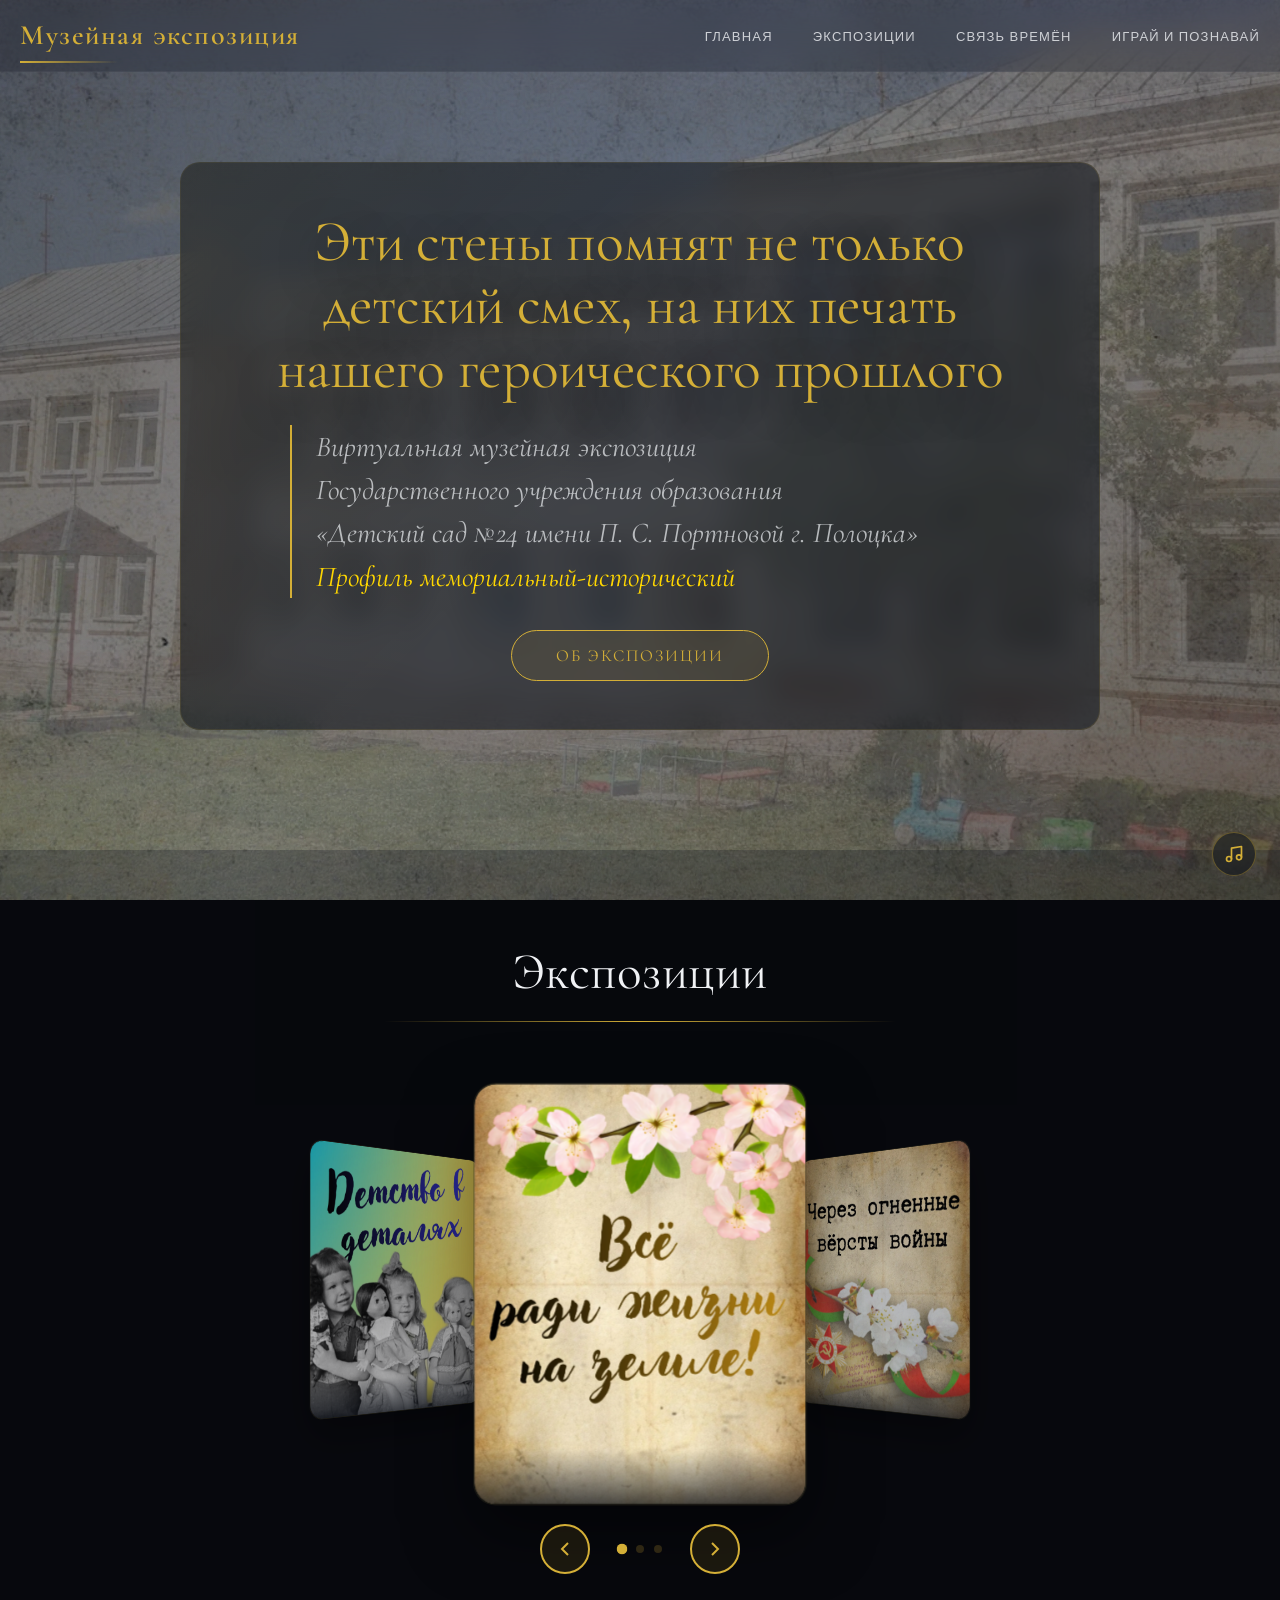
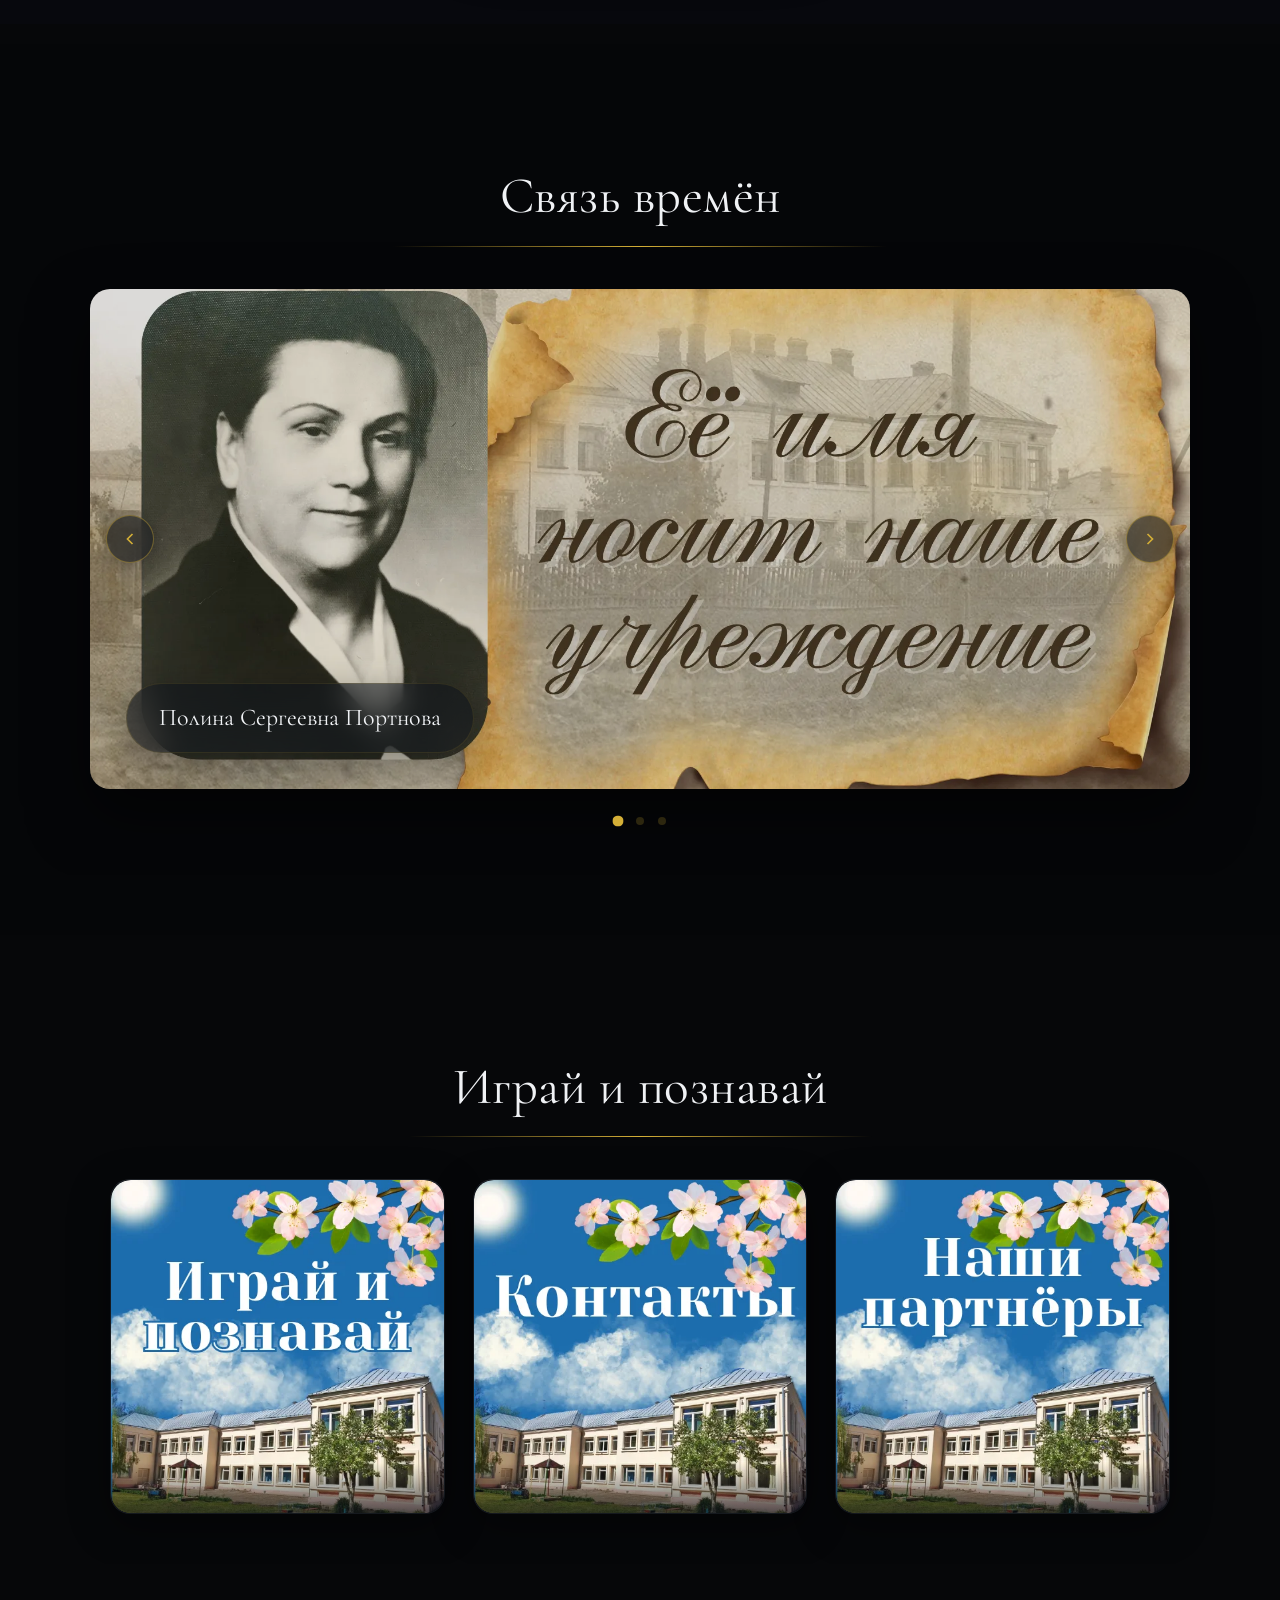
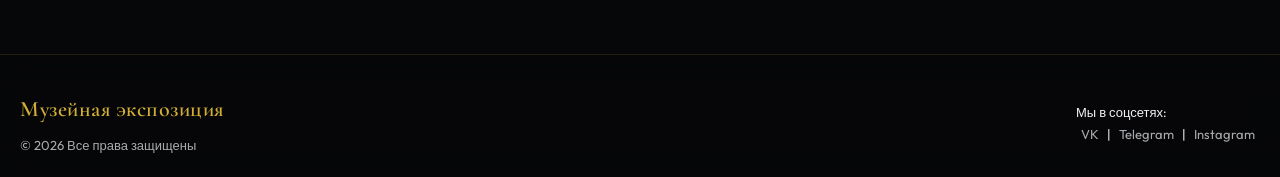
==== commit cd15e5b7: "Мелкие исправления" ====
--- a/index.html
+++ b/index.html
@@ -52,13 +52,9 @@
     <meta name="apple-mobile-web-app-title" content="Музей Портновой" />
 
     <!-- Performance: preconnect -->
-    <link rel="preconnect" href="https://fonts.googleapis.com" />
-    <link rel="preconnect" href="https://fonts.gstatic.com" crossorigin />
-    <link
-      href="https://fonts.googleapis.com/css2?family=Cormorant+Garamond:ital,wght@0,400;0,600;1,400&family=Outfit:wght@300;400;500&display=swap"
-      rel="stylesheet"
-      crossorigin="anonymous"
-    />
+    <link rel="preload" as="image" href="assets/carousel/slide-01.webp" />
+    <link rel="preload" as="image" href="assets/carousel/slide-02.webp" />
+    <link rel="preload" as="image" href="assets/carousel/slide-03.webp" />
     <link rel="stylesheet" href="style.css" />
 
     <!-- Schema.org структурированные данные -->
@@ -73,6 +69,7 @@
           "addressLocality": "Полоцк",
           "addressCountry": "BY"
         },
+        "url": "https://museum-sepia.vercel.app/",
         "image": "assets/portnova.webp",
         "founder": {
           "@type": "Person",
@@ -83,7 +80,7 @@
       }
     </script>
   </head>
-  <body>
+  <body data-audio-src="assets/audio/music-main.mp3">
     <!-- Accessibility: пропуск к основному контенту -->
     <a class="skip-link" href="#main-content"
       >Перейти к основному содержимому</a
@@ -329,6 +326,8 @@
                   <img
                     src="assets/carousel/slide-01.webp"
                     alt="Всё ради жизни на земле — страница о Полине Портновой"
+                    width="300"
+                    height="200"
                     loading="eager"
                     onerror="this.src='assets/placeholder.svg'"
                   />
@@ -341,6 +340,8 @@
                   <img
                     src="assets/carousel/slide-02.webp"
                     alt="Детство в деталях — галерея экспонатов"
+                    width="300"
+                    height="200"
                     loading="eager"
                     onerror="this.src='assets/placeholder.svg'"
                   />
@@ -353,6 +354,8 @@
                   <img
                     src="assets/carousel/slide-03.webp"
                     alt="Через огненные вёрсты войны"
+                    width="300"
+                    height="200"
                     loading="eager"
                     onerror="this.src='assets/placeholder.svg'"
                   />
@@ -441,6 +444,8 @@
                   <img
                     src="assets/slider/slide-01.webp"
                     alt="Портрет П.С.Портновой"
+                    width="400"
+                    height="300"
                     loading="lazy"
                     onerror="this.src='assets/placeholder.svg'"
                     data-video-src="assets/video-portnova.mp4"
@@ -456,6 +461,8 @@
                   <img
                     src="assets/slider/slide-02.webp"
                     alt="Видео-галерея — прошлое в цвете"
+                    width="400"
+                    height="300"
                     loading="lazy"
                     onerror="this.src='assets/placeholder.svg'"
                     class="slide-image"
@@ -466,6 +473,8 @@
                   <img
                     src="assets/slider/slide-03.webp"
                     alt="Архивное изображение"
+                    width="400"
+                    height="300"
                     loading="lazy"
                     onerror="this.src='assets/placeholder.svg'"
                     data-video-src="assets/video-slider-3.mp4"
@@ -515,6 +524,8 @@
                     <img
                       src="assets/about/about-01.webp"
                       alt="Интерактивный раздел для посетителей"
+                      width="200"
+                      height="150"
                       loading="lazy"
                       onerror="this.src='assets/placeholder.svg'"
                     />
@@ -531,12 +542,14 @@
                 <div class="window-frame-corner tr" aria-hidden="true"></div>
                 <div class="window-shine" aria-hidden="true"></div>
                 <div class="card-image">
-                  <img
-                    src="assets/about/about-02.webp"
-                    alt="Детские занятия и активности"
-                    loading="lazy"
-                    onerror="this.src='assets/placeholder.svg'"
-                  />
+                    <img
+                      src="assets/about/about-02.webp"
+                      alt="Детские занятия и активности"
+                      width="200"
+                      height="150"
+                      loading="lazy"
+                      onerror="this.src='assets/placeholder.svg'"
+                    />
                 </div>
                 <div class="window-sill" aria-hidden="true"></div>
               </div>
@@ -553,6 +566,8 @@
                     <img
                       src="assets/about/about-03.webp"
                       alt="Познавательные игры для детей"
+                      width="200"
+                      height="150"
                       loading="lazy"
                       onerror="this.src='assets/placeholder.svg'"
                     />
@@ -586,38 +601,6 @@
       </div>
     </div>
 
-    <audio id="bg-music" loop>
-      <source src="assets/audio/music-main.mp3" type="audio/mpeg" />
-      Ваш браузер не поддерживает аудио.
-    </audio>
-
-    <button
-      id="music-toggle"
-      class="music-toggle"
-      aria-label="Включить музыку"
-      aria-pressed="false"
-    >
-      <svg
-        xmlns="http://www.w3.org/2000/svg"
-        viewBox="0 0 24 24"
-        aria-hidden="true"
-        focusable="false"
-      >
-        <path class="note-icon" d="M9 18V5l12-2v13" />
-        <circle class="note-icon" cx="6" cy="18" r="3" />
-        <circle class="note-icon" cx="18" cy="16" r="3" />
-      </svg>
-      <svg
-        class="pause-icon"
-        xmlns="http://www.w3.org/2000/svg"
-        viewBox="0 0 24 24"
-        aria-hidden="true"
-        focusable="false"
-      >
-        <rect x="6" y="4" width="4" height="16" rx="1" />
-        <rect x="14" y="4" width="4" height="16" rx="1" />
-      </svg>
-    </button>
     <!-- Модальное окно «Через огненные вёрсты войны» -->
     <div id="warPathModal" class="war-preview-modal" role="dialog" aria-modal="true" aria-labelledby="warPathModalTitle">
       <div class="war-preview-modal__backdrop"></div>
@@ -628,11 +611,11 @@
         <p class="war-preview-modal__sub">Выберите любое изображение, чтобы войти в зал</p>
         <div class="war-preview-modal__grid">
           <a href="war-path.html" class="war-preview-modal__card" aria-label="Открыть зал «Через огненные вёрсты войны»">
-            <img src="assets/war-path/Star.webp" alt="Военные годы — фото 1" loading="lazy" onerror="this.src='assets/placeholder.svg'" />
+            <img src="assets/war-path/Star.webp" alt="Военные годы — фото 1" width="200" height="200" loading="lazy" onerror="this.src='assets/placeholder.svg'" />
             <div class="war-preview-modal__card-overlay"><span>Войти в зал</span></div>
           </a>
           <a href="war-path.html" class="war-preview-modal__card" aria-label="Открыть зал «Через огненные вёрсты войны»">
-            <img src="assets/war-path/Star.webp" alt="Военные годы — фото 2" loading="lazy" onerror="this.src='assets/placeholder.svg'" />
+            <img src="assets/war-path/Star.webp" alt="Военные годы — фото 2" width="200" height="200" loading="lazy" onerror="this.src='assets/placeholder.svg'" />
             <div class="war-preview-modal__card-overlay"><span>Войти в зал</span></div>
           </a>
         </div>
@@ -640,5 +623,12 @@
     </div>
 
     <script src="script.js"></script>
+    <noscript>
+      <style>
+        .music-toggle, .gallery-grid, #lb-overlay, .carousel-3d, .swipe-gallery { display: none !important; }
+        .noscript-msg { display: block; text-align: center; padding: 2rem; color: #ccc; }
+      </style>
+      <p class="noscript-msg">Для полной функциональности сайта включите JavaScript.</p>
+    </noscript>
   </body>
 </html>
--- a/style.css
+++ b/style.css
@@ -1,3 +1,99 @@
+@font-face {
+  font-family: 'Cormorant Garamond';
+  font-style: normal;
+  font-weight: 400;
+  font-display: swap;
+  src: url('assets/fonts/cormorant-garamond-cyrillic.woff2') format('woff2');
+  unicode-range: U+0301, U+0400-045F, U+0490-0491, U+04B0-04B1, U+2116;
+}
+@font-face {
+  font-family: 'Cormorant Garamond';
+  font-style: normal;
+  font-weight: 400;
+  font-display: swap;
+  src: url('assets/fonts/cormorant-garamond-latin.woff2') format('woff2');
+  unicode-range: U+0000-00FF, U+0131, U+0152-0153, U+02BB-02BC, U+02C6, U+02DA, U+02DC, U+0304, U+0308, U+0329, U+2000-206F, U+20AC, U+2122, U+2191, U+2193, U+2212, U+2215, U+FEFF, U+FFFD;
+}
+@font-face {
+  font-family: 'Cormorant Garamond';
+  font-style: normal;
+  font-weight: 600;
+  font-display: swap;
+  src: url('assets/fonts/cormorant-garamond-cyrillic.woff2') format('woff2');
+  unicode-range: U+0301, U+0400-045F, U+0490-0491, U+04B0-04B1, U+2116;
+}
+@font-face {
+  font-family: 'Cormorant Garamond';
+  font-style: normal;
+  font-weight: 600;
+  font-display: swap;
+  src: url('assets/fonts/cormorant-garamond-latin.woff2') format('woff2');
+  unicode-range: U+0000-00FF, U+0131, U+0152-0153, U+02BB-02BC, U+02C6, U+02DA, U+02DC, U+0304, U+0308, U+0329, U+2000-206F, U+20AC, U+2122, U+2191, U+2193, U+2212, U+2215, U+FEFF, U+FFFD;
+}
+@font-face {
+  font-family: 'Cormorant Garamond';
+  font-style: italic;
+  font-weight: 400;
+  font-display: swap;
+  src: url('assets/fonts/cormorant-garamond-italic-cyrillic.woff2') format('woff2');
+  unicode-range: U+0301, U+0400-045F, U+0490-0491, U+04B0-04B1, U+2116;
+}
+@font-face {
+  font-family: 'Cormorant Garamond';
+  font-style: italic;
+  font-weight: 400;
+  font-display: swap;
+  src: url('assets/fonts/cormorant-garamond-italic-latin.woff2') format('woff2');
+  unicode-range: U+0000-00FF, U+0131, U+0152-0153, U+02BB-02BC, U+02C6, U+02DA, U+02DC, U+0304, U+0308, U+0329, U+2000-206F, U+20AC, U+2122, U+2191, U+2193, U+2212, U+2215, U+FEFF, U+FFFD;
+}
+@font-face {
+  font-family: 'Outfit';
+  font-style: normal;
+  font-weight: 300;
+  font-display: swap;
+  src: url('assets/fonts/outfit-cyrillic-ext.woff2') format('woff2');
+  unicode-range: U+0100-02BA, U+02BD-02C5, U+02C7-02CC, U+02CE-02D7, U+02DD-02FF, U+0304, U+0308, U+0329, U+1D00-1DBF, U+1E00-1E9F, U+1EF2-1EFF, U+2020, U+20A0-20AB, U+20AD-20C0, U+2113, U+2C60-2C7F, U+A720-A7FF;
+}
+@font-face {
+  font-family: 'Outfit';
+  font-style: normal;
+  font-weight: 300;
+  font-display: swap;
+  src: url('assets/fonts/outfit-latin.woff2') format('woff2');
+  unicode-range: U+0000-00FF, U+0131, U+0152-0153, U+02BB-02BC, U+02C6, U+02DA, U+02DC, U+0304, U+0308, U+0329, U+2000-206F, U+20AC, U+2122, U+2191, U+2193, U+2212, U+2215, U+FEFF, U+FFFD;
+}
+@font-face {
+  font-family: 'Outfit';
+  font-style: normal;
+  font-weight: 400;
+  font-display: swap;
+  src: url('assets/fonts/outfit-cyrillic-ext.woff2') format('woff2');
+  unicode-range: U+0100-02BA, U+02BD-02C5, U+02C7-02CC, U+02CE-02D7, U+02DD-02FF, U+0304, U+0308, U+0329, U+1D00-1DBF, U+1E00-1E9F, U+1EF2-1EFF, U+2020, U+20A0-20AB, U+20AD-20C0, U+2113, U+2C60-2C7F, U+A720-A7FF;
+}
+@font-face {
+  font-family: 'Outfit';
+  font-style: normal;
+  font-weight: 400;
+  font-display: swap;
+  src: url('assets/fonts/outfit-latin.woff2') format('woff2');
+  unicode-range: U+0000-00FF, U+0131, U+0152-0153, U+02BB-02BC, U+02C6, U+02DA, U+02DC, U+0304, U+0308, U+0329, U+2000-206F, U+20AC, U+2122, U+2191, U+2193, U+2212, U+2215, U+FEFF, U+FFFD;
+}
+@font-face {
+  font-family: 'Outfit';
+  font-style: normal;
+  font-weight: 500;
+  font-display: swap;
+  src: url('assets/fonts/outfit-cyrillic-ext.woff2') format('woff2');
+  unicode-range: U+0100-02BA, U+02BD-02C5, U+02C7-02CC, U+02CE-02D7, U+02DD-02FF, U+0304, U+0308, U+0329, U+1D00-1DBF, U+1E00-1E9F, U+1EF2-1EFF, U+2020, U+20A0-20AB, U+20AD-20C0, U+2113, U+2C60-2C7F, U+A720-A7FF;
+}
+@font-face {
+  font-family: 'Outfit';
+  font-style: normal;
+  font-weight: 500;
+  font-display: swap;
+  src: url('assets/fonts/outfit-latin.woff2') format('woff2');
+  unicode-range: U+0000-00FF, U+0131, U+0152-0153, U+02BB-02BC, U+02C6, U+02DA, U+02DC, U+0304, U+0308, U+0329, U+2000-206F, U+20AC, U+2122, U+2191, U+2193, U+2212, U+2215, U+FEFF, U+FFFD;
+}
 :root {
   --bg: #060709;
   --bg-warm: #0a0f18;
@@ -488,7 +584,7 @@
 .about-modal-content {
   position: relative; width: 90%; max-width: 680px; max-height: 85vh; overflow: hidden;
   display: flex; flex-direction: column;
-  background: rgba(10, 15, 24, 0.85);
+  background: rgba(10, 15, 24, 0.88);
   backdrop-filter: blur(20px) saturate(1.3);
   border: 1px solid rgba(212, 175, 55, 0.25);
   border-top-color: rgba(255, 255, 255, 0.06);
@@ -506,7 +602,12 @@
 .about-modal-content::before { top: 14px; left: 14px; border-width: 1.5px 0 0 1.5px; }
 .about-modal-content::after { bottom: 14px; right: 14px; border-width: 0 1.5px 1.5px 0; }
 
-.about-modal-scroll { overflow-y: auto; flex: 1; padding: 48px 44px 40px; scrollbar-width: thin; }
+.about-modal-scroll { overflow-y: auto; flex: 1; padding: 48px 44px 40px; scrollbar-width: thin; position: relative; }
+.about-modal-scroll::before {
+  content: ""; position: fixed; inset: 0;
+  background: url("assets/background.webp") center/cover no-repeat;
+  opacity: 0.1; pointer-events: none; z-index: -1;
+}
 
 .about-modal-close {
   position: absolute; top: 14px; right: 18px; width: 34px; height: 34px;
@@ -641,6 +742,7 @@
   transition: var(--transition); z-index: 10; line-height: 1; padding: 0;
 }
 .lb-close:hover { border-color: var(--accent); transform: rotate(90deg) scale(1.05); }
+.lb-counter { font-family: var(--font-sans); font-size: 0.75rem; color: var(--text-muted); text-transform: uppercase; letter-spacing: 1.5px; position: absolute; bottom: -28px; left: 50%; transform: translateX(-50%); }
 
 .gallery-item.has-lightbox .gallery-card { cursor: pointer; position: relative; overflow: hidden; }
 .gallery-item.has-lightbox .gallery-card::after {
@@ -716,6 +818,11 @@
 
 .bio-portrait-frame {
   position: relative; width: 200px; height: 260px; margin-bottom: 32px; flex-shrink: 0;
+  animation: portraitReveal 1.2s ease-out;
+}
+@keyframes portraitReveal {
+  from { opacity: 0; transform: scale(0.95); filter: blur(4px); }
+  to { opacity: 1; transform: scale(1); filter: blur(0); }
 }
 .bio-portrait-frame img { width: 100%; height: 100%; object-fit: cover; border-radius: 4px; display: block; filter: sepia(0.2) brightness(0.9); }
 .bio-portrait-frame::before, .bio-portrait-frame::after { content: ""; position: absolute; border: 1px solid rgba(212,175,55,0.4); border-radius: 4px; pointer-events: none; }
@@ -732,8 +839,24 @@
 .bio-portrait-corners span:nth-child(4) { bottom: -18px; right: -18px; border-width: 0 1.5px 1.5px 0; }
 
 .bio-name { font-family: var(--font-serif); font-size: clamp(2.2rem, 4.5vw, 3.4rem); font-weight: 400; color: var(--accent); letter-spacing: 1.5px; line-height: 1.1; margin-bottom: 8px; }
-.bio-dates { font-family: var(--font-serif); font-size: 1.4rem; color: var(--text-muted); letter-spacing: 3px; text-transform: uppercase; margin-bottom: 20px; padding: 36px; background: var(--glass); backdrop-filter: blur(14px); border: 1px solid var(--glass-border); border-radius: var(--radius); position: relative; overflow: hidden; }
-.bio-dates::before { content: ""; position: absolute; top: 0; left: 0; width: 2px; height: 100%; background: linear-gradient(180deg, var(--accent), transparent); }
+.bio-dates {
+  display: flex; align-items: center; justify-content: center; gap: 16px;
+  font-family: var(--font-serif); font-size: 1.1rem; color: var(--text-muted);
+  letter-spacing: 2px; margin-bottom: 20px; padding: 0;
+  position: relative;
+}
+.bio-dates time {
+  background: var(--glass); border: 1px solid rgba(212,175,55,0.12);
+  border-radius: var(--radius-xs); padding: 8px 18px;
+  backdrop-filter: blur(14px);
+  transition: border-color 0.3s, color 0.3s;
+}
+.bio-dates time:hover { border-color: rgba(212,175,55,0.4); color: var(--accent); }
+.bio-dates::before, .bio-dates::after {
+  content: ""; flex: 1; height: 1px;
+  background: linear-gradient(90deg, transparent, rgba(212,175,55,0.25), transparent);
+  max-width: 60px;
+}
 
 .bio-gallery-title { text-align: center; font-family: var(--font-serif); font-size: clamp(1.6rem, 3vw, 2.4rem); font-weight: 400; color: var(--text); letter-spacing: 0.5px; margin-bottom: 36px; position: relative; }
 .bio-gallery-title::after { content: ""; position: absolute; bottom: -8px; left: 30%; width: 40%; height: 1px; background: linear-gradient(90deg, transparent, var(--accent), transparent); }
@@ -758,7 +881,8 @@
 .bio-poem-stanza { margin-bottom: 18px; }
 .bio-poem-stanza:last-of-type { margin-bottom: 0; }
 .bio-poem-stanza p { font-family: var(--font-serif); font-size: clamp(1rem, 2vw, 1.25rem); font-style: italic; color: var(--text-muted); line-height: 1.8; margin: 0; font-weight: 400; }
-.bio-poem-last { color: var(--accent) !important; font-style: normal !important; font-weight: 600 !important; letter-spacing: 0.3px !important; margin-top: 3px !important; }
+.bio-poem-last { color: var(--accent) !important; font-style: normal !important; font-weight: 600 !important; letter-spacing: 0.3px !important; margin-top: 3px !important; transition: text-shadow 0.4s; }
+.bio-poem:hover .bio-poem-last { text-shadow: 0 0 20px rgba(212,175,55,0.3); }
 
 .bio-dedication { display: flex; align-items: center; gap: 16px; max-width: 520px; margin: 0 auto 24px; font-family: var(--font-serif); font-size: clamp(0.9rem, 1.6vw, 1.05rem); font-style: italic; color: rgba(212,175,55,0.5); letter-spacing: 1.2px; text-transform: uppercase; white-space: nowrap; }
 .bio-dedication-line { flex: 1; height: 1px; background: linear-gradient(90deg, transparent, rgba(212,175,55,0.3), transparent); }
@@ -783,22 +907,88 @@
 .bio-poem--compact .bio-poem-ornament:last-child { margin: 10px 0 0; }
 .bio-poem--compact .bio-poem-stanza { margin-bottom: 12px; }
 
-.bio-section-nav { display: flex; gap: 18px; justify-content: center; flex-wrap: wrap; margin-bottom: 60px; }
+.bio-poem--new {
+  position: relative; margin: 0; padding: 40px 36px; max-width: 100%;
+  background: transparent; border: none;
+}
+.bio-poem--new .bio-poem__corner {
+  position: absolute; width: 24px; height: 24px;
+  border-color: rgba(212,175,55,0.3); border-style: solid;
+}
+.bio-poem--new .bio-poem__corner--tl { top: 0; left: 0; border-width: 1.5px 0 0 1.5px; }
+.bio-poem--new .bio-poem__corner--tr { top: 0; right: 0; border-width: 1.5px 1.5px 0 0; }
+.bio-poem--new .bio-poem__corner--bl { bottom: 0; left: 0; border-width: 0 0 1.5px 1.5px; }
+.bio-poem--new .bio-poem__corner--br { bottom: 0; right: 0; border-width: 0 1.5px 1.5px 0; }
+
+.bio-poem__top-rule {
+  width: 40px; height: 1px; margin: 0 auto 20px;
+  background: var(--accent); opacity: 0.4;
+}
+.bio-poem__bottom-rule {
+  width: 40px; height: 1px; margin: 20px auto 16px;
+  background: var(--accent); opacity: 0.4;
+}
+
+.bio-poem__dedication {
+  font-family: var(--font-sans); font-size: 0.6rem; text-transform: uppercase;
+  letter-spacing: 2.5px; color: var(--accent); opacity: 0.6;
+  text-align: center; margin-bottom: 28px;
+}
+
+.bio-poem__stanza { margin-bottom: 18px; }
+.bio-poem__stanza:last-of-type { margin-bottom: 0; }
+.bio-poem__stanza p {
+  font-family: var(--font-serif); font-size: clamp(0.95rem, 1.6vw, 1.15rem);
+  font-style: italic; color: var(--text-muted); line-height: 1.8;
+  text-align: center; margin: 0; font-weight: 400;
+}
+
+.bio-poem__last {
+  color: var(--accent) !important; font-style: normal !important;
+  font-weight: 600 !important; letter-spacing: 0.3px !important;
+  margin-top: 3px !important;
+}
+
+.bio-poem__author {
+  display: flex; flex-direction: column; align-items: center;
+  gap: 2px; margin-top: 4px;
+}
+.bio-poem__author-label {
+  font-family: var(--font-serif); font-size: 0.85rem;
+  font-style: italic; color: var(--text-muted);
+}
+.bio-poem__author-role {
+  font-family: var(--font-sans); font-size: 0.6rem;
+  color: var(--text-muted); opacity: 0.5; text-align: center;
+  max-width: 220px;
+}
+
+.bio-section-nav { display: flex; gap: 18px; justify-content: center; flex-wrap: wrap; margin-bottom: 60px; position: relative; }
+.bio-section-nav::before { content: ""; display: block; width: 120px; height: 1px; background: linear-gradient(90deg, transparent, var(--accent), transparent); margin: 0 auto 30px; position: absolute; top: -30px; left: 50%; transform: translateX(-50%); }
 .bio-section-btn {
-  display: flex; flex-direction: column; align-items: center; gap: 6px;
-  text-decoration: none; padding: 40px; flex: 1; min-width: 180px; max-width: 240px;
-  background: var(--glass); border: 1px solid var(--glass-border);
-  border-radius: var(--radius); backdrop-filter: blur(14px);
-  position: relative; overflow: hidden;
+  display: flex; flex-direction: row; align-items: center; gap: 16px;
+  text-decoration: none; padding: 18px 24px; flex: 1; min-width: 220px; max-width: 300px;
+  background: linear-gradient(135deg, rgba(212,175,55,0.06) 0%, rgba(10,15,24,0.6) 100%);
+  border: 1px solid rgba(212,175,55,0.12);
+  border-left: 2px solid rgba(212,175,55,0.4);
+  border-radius: var(--radius-sm);
+  backdrop-filter: blur(8px);
   transition: var(--transition);
 }
-.bio-section-btn::before { content: ""; position: absolute; top: 0; left: 0; width: 2px; height: 100%; background: linear-gradient(180deg, var(--accent), transparent); }
-.bio-section-btn:hover { border-color: rgba(212,175,55,0.7); background: rgba(10,15,24,0.8); transform: translateY(-4px); box-shadow: 0 16px 40px rgba(0,0,0,0.4), 0 0 20px rgba(212,175,55,0.08); }
-.bio-section-btn__icon { font-size: 1.2rem; color: var(--accent); opacity: 0.6; transition: var(--transition); display: block; }
-.bio-section-btn:hover .bio-section-btn__icon { opacity: 1; transform: scale(1.12) rotate(8deg); }
-.bio-section-btn__title { font-family: var(--font-serif); font-size: clamp(0.95rem, 1.6vw, 1.1rem); color: var(--text); text-align: center; line-height: 1.25; font-weight: 400; letter-spacing: 0.2px; transition: color 0.3s; }
+.bio-section-btn::before { display: none; }
+.bio-section-btn:hover {
+  border-color: rgba(212,175,55,0.4);
+  border-left-color: var(--accent);
+  background: linear-gradient(135deg, rgba(212,175,55,0.1) 0%, rgba(10,15,24,0.7) 100%);
+  transform: translateX(4px);
+  box-shadow: 0 8px 24px rgba(0,0,0,0.3), inset 0 1px 0 rgba(212,175,55,0.1);
+}
+.bio-section-btn__icon { font-size: 1.6rem; flex-shrink: 0; transition: var(--transition); }
+.bio-section-btn:hover .bio-section-btn__icon { transform: scale(1.1); }
+.bio-section-btn__text { display: flex; flex-direction: column; gap: 2px; }
+.bio-section-btn__title { font-family: var(--font-serif); font-size: clamp(0.95rem, 1.6vw, 1.1rem); color: var(--text); line-height: 1.25; font-weight: 400; transition: color 0.3s; }
 .bio-section-btn:hover .bio-section-btn__title { color: var(--accent); }
-.bio-section-btn__sub { font-family: var(--font-sans); font-size: 0.7rem; color: var(--text-muted); text-transform: uppercase; letter-spacing: 1.2px; text-align: center; }
+.bio-section-btn__sub { font-family: var(--font-sans); font-size: 0.65rem; color: var(--text-muted); text-transform: uppercase; letter-spacing: 1px; }
 
 .war-hero { padding-top: calc(var(--header-height) + 50px); padding-bottom: 60px; }
 .war-header { display: flex; flex-direction: column; align-items: center; gap: 14px; margin-bottom: 50px; text-align: center; }
@@ -954,6 +1144,8 @@
   .gallery-info h3 { font-size: 14px; }
   .carousel-wrapper { height: 300px; }
   .carousel-item { width: 180px; height: 250px; margin-left: -90px; margin-top: -125px; }
+  .bio-section-nav { flex-direction: column; align-items: center; }
+  .bio-section-btn { width: 100%; max-width: 320px; }
   .swipe-slide img { height: 300px; }
   .slide-caption { left: 10px; right: 10px; bottom: 10px; font-size: 0.9rem; padding: 6px 14px; white-space: nowrap; overflow: hidden; text-overflow: ellipsis; }
   .swipe-btn { width: 36px; height: 36px; }
@@ -1002,11 +1194,21 @@
   .footer-info p { font-size: 12px; }
   .footer-social { font-size: 11px; }
   .bio-hero { padding-top: calc(var(--header-height) + 24px); padding-bottom: 36px; }
-  .bio-dates { font-size: 1.1rem; letter-spacing: 1.5px; padding: 24px; }
+  .bio-hero-row { flex-direction: column; gap: 32px; }
+  .bio-portrait-col { width: 100%; }
+  .bio-poem-col { max-width: 100%; }
+  .bio-dates { font-size: 0.95rem; gap: 10px; }
+  .bio-dates time { padding: 6px 12px; }
   .bio-photo-grid { grid-template-columns: 1fr; gap: 14px; }
   .bio-poem { padding: 24px 16px; }
   .bio-poem-stanza p { font-size: 0.95rem; }
   .bio-dedication { font-size: 0.8rem; white-space: normal; }
+  .bio-poem--new { padding: 28px 20px; }
+  .bio-poem--new .bio-poem__stanza p { font-size: 1rem; line-height: 1.75; }
+  .bio-poem--new .bio-poem__dedication { font-size: 0.5rem; letter-spacing: 2px; margin-bottom: 20px; }
+  .bio-poem--new .bio-poem__corner { width: 16px; height: 16px; }
+  .bio-poem__author-label { font-size: 0.75rem; }
+  .bio-poem__author-role { font-size: 0.55rem; }
   .music-toggle { bottom: 14px; right: 14px; width: 38px; height: 38px; }
   .about-modal-scroll { padding: 36px 18px 24px; }
   .about-modal-title { font-size: 1.4rem; }
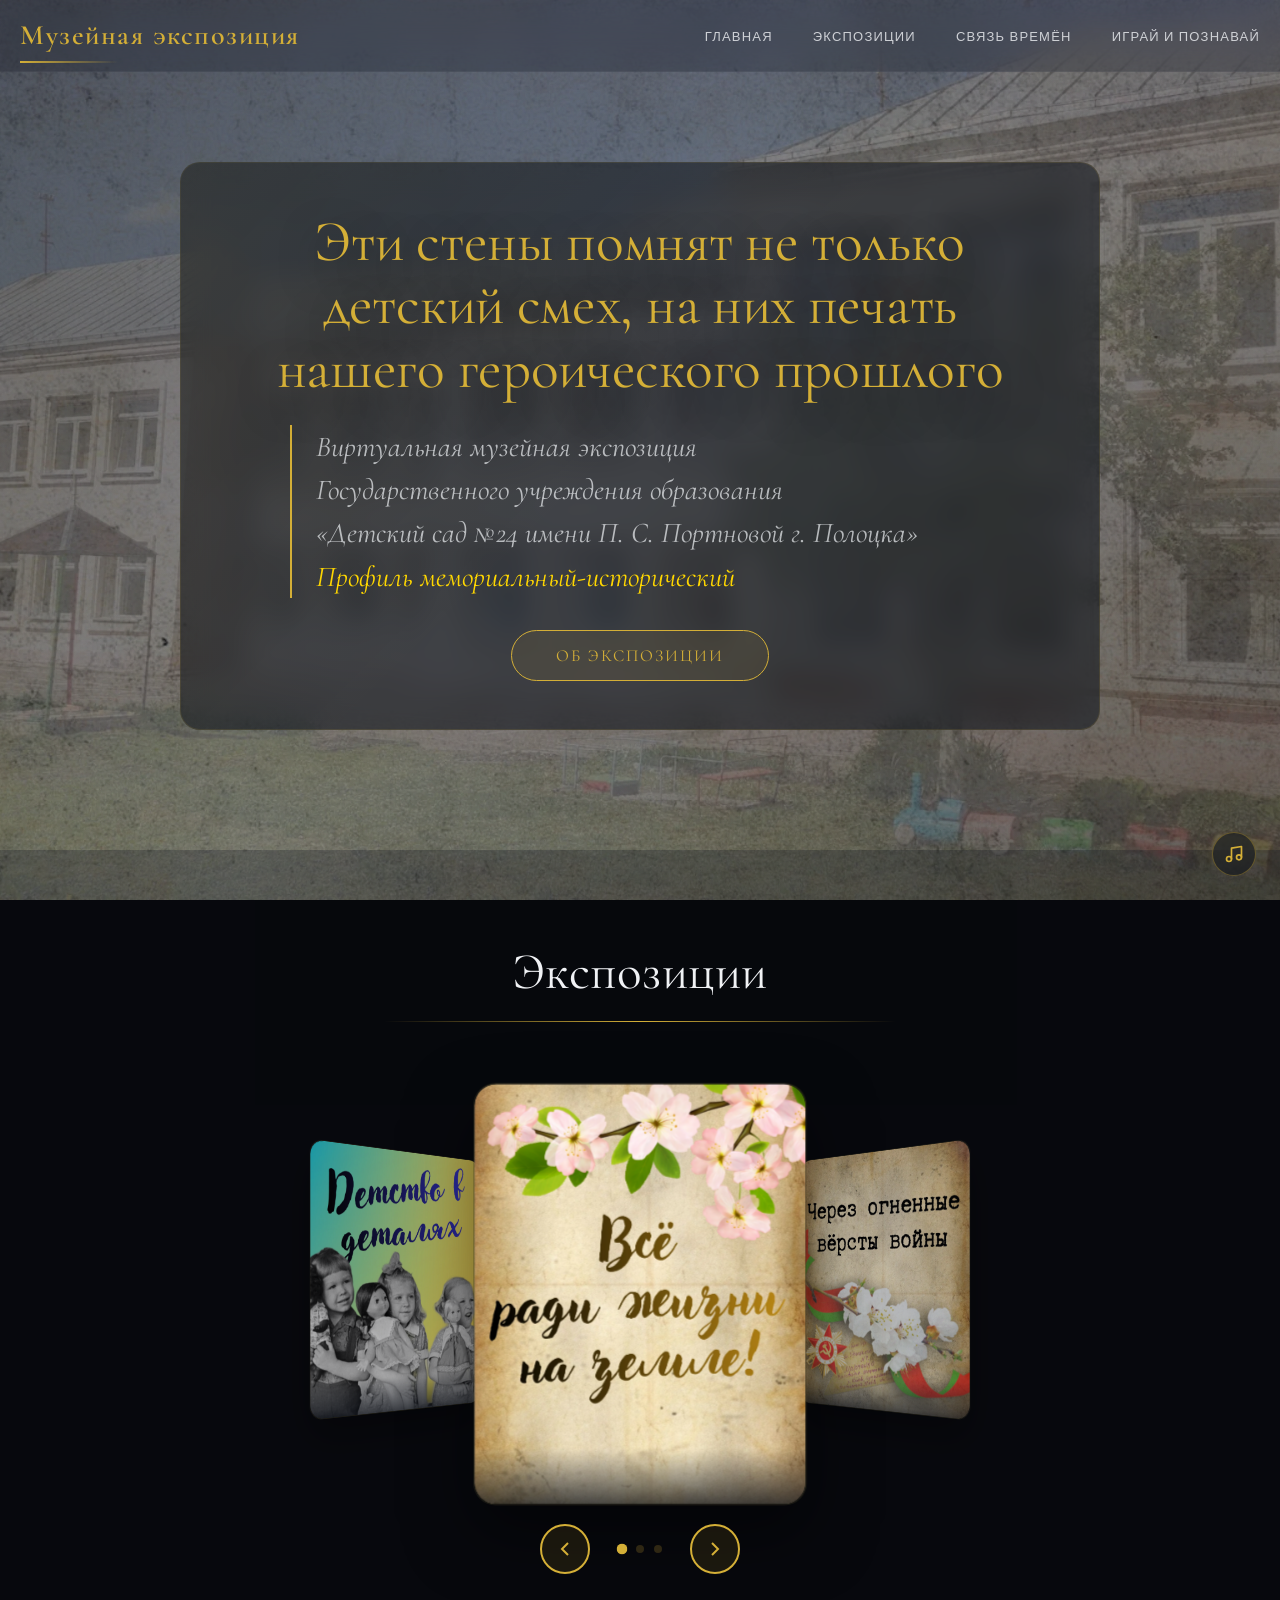
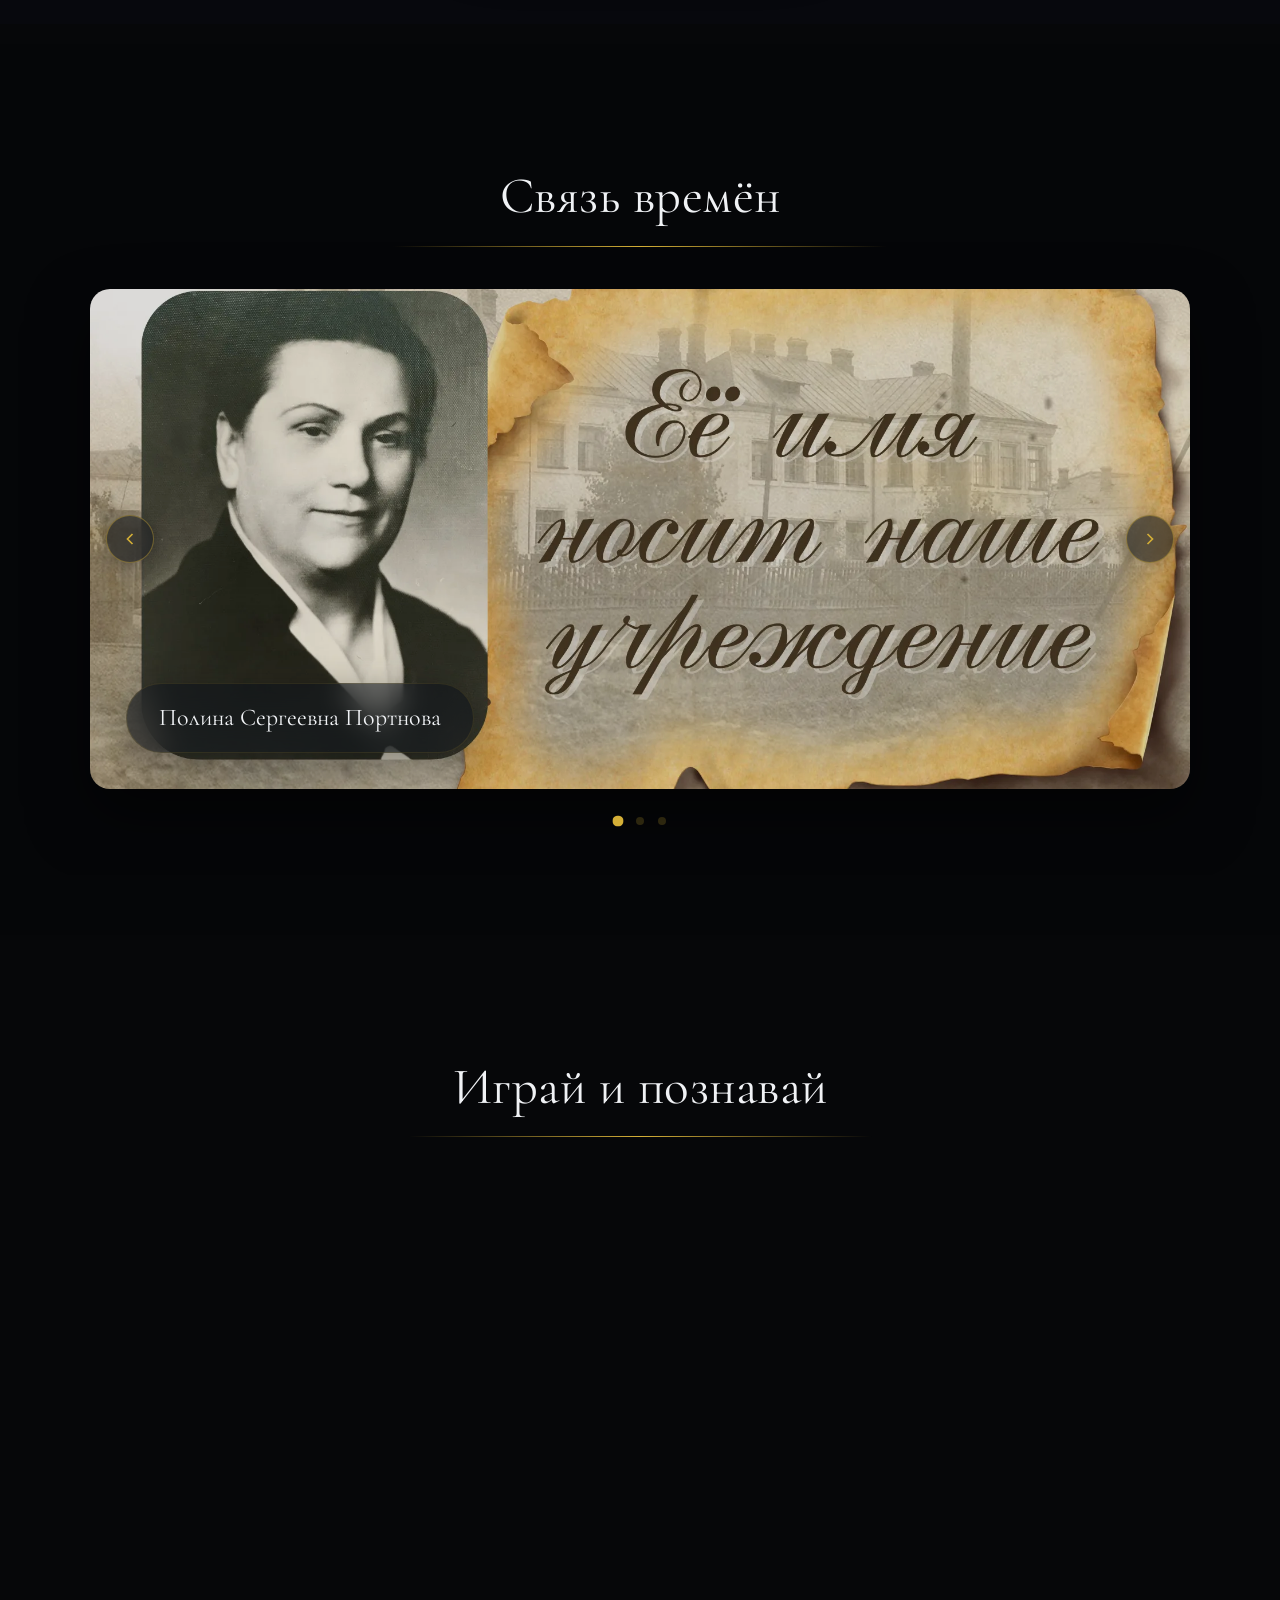
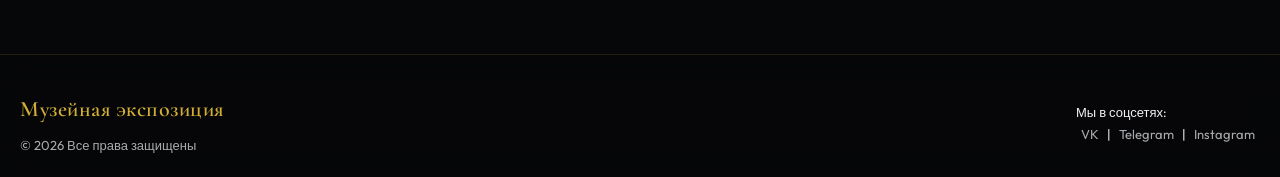
==== commit 23a63f0b: "Маленькте правки" ====
--- a/index.html
+++ b/index.html
@@ -542,14 +542,16 @@
                 <div class="window-frame-corner tr" aria-hidden="true"></div>
                 <div class="window-shine" aria-hidden="true"></div>
                 <div class="card-image">
+                  <a href="contacts.html">
                     <img
                       src="assets/about/about-02.webp"
-                      alt="Детские занятия и активности"
+                      alt="Контакты — свяжитесь с нами"
                       width="200"
                       height="150"
                       loading="lazy"
                       onerror="this.src='assets/placeholder.svg'"
                     />
+                  </a>
                 </div>
                 <div class="window-sill" aria-hidden="true"></div>
               </div>
@@ -602,8 +604,7 @@
     </div>
 
     <!-- Модальное окно «Через огненные вёрсты войны» -->
-    <div id="warPathModal" class="war-preview-modal" role="dialog" aria-modal="true" aria-labelledby="warPathModalTitle">
-      <div class="war-preview-modal__backdrop"></div>
+    <div id="warPathModal" class="about-modal" role="dialog" aria-modal="true" aria-labelledby="warPathModalTitle">
       <div class="war-preview-modal__box">
         <button class="war-preview-modal__close" id="warPathModalClose" aria-label="Закрыть">&times;</button>
         <p class="war-preview-modal__label">Зал III</p>
@@ -618,7 +619,6 @@
             <img src="assets/war-path/Star.webp" alt="Военные годы — фото 2" width="200" height="200" loading="lazy" onerror="this.src='assets/placeholder.svg'" />
             <div class="war-preview-modal__card-overlay"><span>Войти в зал</span></div>
           </a>
-        </div>
       </div>
     </div>
 
--- a/style.css
+++ b/style.css
@@ -755,13 +755,16 @@
 
 .war-preview-modal { display: none; position: fixed; inset: 0; z-index: 1800; align-items: center; justify-content: center; padding: 20px; }
 .war-preview-modal.active { display: flex; }
-.war-preview-modal__backdrop { position: absolute; inset: 0; background: rgba(6, 7, 9, 0.9); backdrop-filter: blur(18px); }
+.war-preview-modal__backdrop {
+  position: absolute; inset: 0;
+  background: linear-gradient(rgba(6,7,9,0.85), rgba(6,7,9,0.85)), url("assets/background.webp") center/cover no-repeat;
+  backdrop-filter: blur(12px);
+}
 
 .war-preview-modal__box {
   position: relative; z-index: 1; width: 100%; max-width: 860px; max-height: 90vh;
   overflow-y: auto;
-  background: rgba(10, 15, 24, 0.85);
-  backdrop-filter: blur(20px) saturate(1.3);
+  background: linear-gradient(rgba(10,15,24,0.88), rgba(10,15,24,0.88)), url("assets/background.webp") center/cover no-repeat;
   border: 1px solid rgba(212, 175, 55, 0.3);
   border-radius: var(--radius);
   padding: 48px 44px 40px;
@@ -817,18 +820,18 @@
 .bio-portrait { display: flex; flex-direction: column; align-items: center; text-align: center; margin-bottom: 60px; }
 
 .bio-portrait-frame {
-  position: relative; width: 200px; height: 260px; margin-bottom: 32px; flex-shrink: 0;
+  position: relative; width: 220px; height: 290px; margin-bottom: 32px; flex-shrink: 0;
   animation: portraitReveal 1.2s ease-out;
 }
 @keyframes portraitReveal {
   from { opacity: 0; transform: scale(0.95); filter: blur(4px); }
   to { opacity: 1; transform: scale(1); filter: blur(0); }
 }
-.bio-portrait-frame img { width: 100%; height: 100%; object-fit: cover; border-radius: 4px; display: block; filter: sepia(0.2) brightness(0.9); }
-.bio-portrait-frame::before, .bio-portrait-frame::after { content: ""; position: absolute; border: 1px solid rgba(212,175,55,0.4); border-radius: 4px; pointer-events: none; }
-.bio-portrait-frame::before { inset: -6px; }
-.bio-portrait-frame::after { inset: -14px; border-color: rgba(212,175,55,0.15); }
-
+.bio-portrait-frame img {
+  width: 100%; height: 100%; object-fit: cover; object-position: center top;
+  border-radius: 6px; display: block;
+  box-shadow: 0 16px 50px rgba(0,0,0,0.45);
+}
 .bio-portrait-corners span {
   position: absolute; width: 16px; height: 16px;
   border-color: var(--accent); border-style: solid;
@@ -838,24 +841,54 @@
 .bio-portrait-corners span:nth-child(3) { bottom: -18px; left: -18px; border-width: 0 0 1.5px 1.5px; }
 .bio-portrait-corners span:nth-child(4) { bottom: -18px; right: -18px; border-width: 0 1.5px 1.5px 0; }
 
-.bio-name { font-family: var(--font-serif); font-size: clamp(2.2rem, 4.5vw, 3.4rem); font-weight: 400; color: var(--accent); letter-spacing: 1.5px; line-height: 1.1; margin-bottom: 8px; }
+.bio-name {
+  font-family: var(--font-serif); font-size: clamp(2rem, 4vw, 3rem); font-weight: 400;
+  color: var(--accent); letter-spacing: 1.5px; line-height: 1.1; margin-bottom: 8px;
+  text-shadow: 0 2px 20px rgba(212,175,55,0.15);
+}
+.bio-subtitle {
+  font-family: var(--font-serif); font-size: clamp(0.85rem, 1.5vw, 1rem);
+  color: var(--text-muted); font-style: italic; letter-spacing: 0.5px;
+  margin-bottom: 16px; opacity: 0.8;
+}
 .bio-dates {
   display: flex; align-items: center; justify-content: center; gap: 16px;
   font-family: var(--font-serif); font-size: 1.1rem; color: var(--text-muted);
-  letter-spacing: 2px; margin-bottom: 20px; padding: 0;
+  letter-spacing: 2px; margin-bottom: 24px; padding: 0;
   position: relative;
 }
 .bio-dates time {
   background: var(--glass); border: 1px solid rgba(212,175,55,0.12);
   border-radius: var(--radius-xs); padding: 8px 18px;
   backdrop-filter: blur(14px);
-  transition: border-color 0.3s, color 0.3s;
-}
-.bio-dates time:hover { border-color: rgba(212,175,55,0.4); color: var(--accent); }
+  transition: border-color 0.3s, color 0.3s, box-shadow 0.3s;
+}
+.bio-dates time:hover { border-color: rgba(212,175,55,0.4); color: var(--accent); box-shadow: 0 0 16px rgba(212,175,55,0.08); }
 .bio-dates::before, .bio-dates::after {
   content: ""; flex: 1; height: 1px;
   background: linear-gradient(90deg, transparent, rgba(212,175,55,0.25), transparent);
   max-width: 60px;
+}
+
+.bio-hero-stat {
+  display: flex; flex-direction: column; align-items: center; gap: 4px;
+  padding: 16px 28px; background: var(--glass); border: 1px solid var(--glass-border);
+  border-radius: var(--radius-sm); backdrop-filter: blur(14px);
+  position: relative; overflow: hidden;
+}
+.bio-hero-stat::before {
+  content: ""; position: absolute; top: 0; left: 0; right: 0; height: 1px;
+  background: linear-gradient(90deg, transparent, var(--accent), transparent);
+  opacity: 0.5;
+}
+.bio-hero-stat__num {
+  font-family: var(--font-serif); font-size: clamp(2rem, 3.5vw, 2.8rem);
+  font-weight: 600; color: var(--accent); line-height: 1;
+  text-shadow: 0 0 20px rgba(212,175,55,0.2);
+}
+.bio-hero-stat__label {
+  font-family: var(--font-sans); font-size: 0.7rem; text-transform: uppercase;
+  letter-spacing: 1.5px; color: var(--text-muted); opacity: 0.7;
 }
 
 .bio-gallery-title { text-align: center; font-family: var(--font-serif); font-size: clamp(1.6rem, 3vw, 2.4rem); font-weight: 400; color: var(--text); letter-spacing: 0.5px; margin-bottom: 36px; position: relative; }
@@ -897,7 +930,20 @@
 .bio-poem-author__name { font-family: var(--font-serif); font-size: clamp(0.9rem, 1.6vw, 1rem); font-weight: 600; font-style: italic; color: var(--accent); letter-spacing: 0.3px; }
 .bio-poem-author__role { font-family: var(--font-sans); font-size: 0.68rem; color: var(--text-muted); text-align: center; line-height: 1.35; max-width: 200px; }
 
-.bio-hero-row { display: flex; flex-direction: row; align-items: center; gap: 50px; margin-bottom: 50px; justify-content: center; }
+.bio-hero-panel {
+  background: var(--glass); border: 1px solid var(--glass-border);
+  border-radius: var(--radius); backdrop-filter: blur(14px);
+  padding: 48px 44px; position: relative; overflow: hidden;
+}
+.bio-hero-panel::before {
+  content: ""; position: absolute; top: 0; left: 0; right: 0; height: 1px;
+  background: linear-gradient(90deg, transparent, var(--accent), transparent);
+  opacity: 0.4;
+}
+.bio-hero-row {
+  display: flex; flex-direction: row; align-items: center; gap: 50px;
+  margin-bottom: 0; justify-content: center;
+}
 .bio-portrait-col { display: flex; flex-direction: column; align-items: center; text-align: center; flex-shrink: 0; width: 260px; }
 .bio-poem-col { flex: 1; max-width: 460px; display: flex; align-items: center; justify-content: center; }
 .bio-poem--compact { margin: 0; padding: 24px 28px; max-width: 100%; }
@@ -963,29 +1009,43 @@
   max-width: 220px;
 }
 
-.bio-section-nav { display: flex; gap: 18px; justify-content: center; flex-wrap: wrap; margin-bottom: 60px; position: relative; }
-.bio-section-nav::before { content: ""; display: block; width: 120px; height: 1px; background: linear-gradient(90deg, transparent, var(--accent), transparent); margin: 0 auto 30px; position: absolute; top: -30px; left: 50%; transform: translateX(-50%); }
+.bio-section-nav { display: flex; gap: 18px; justify-content: center; flex-wrap: wrap; margin-top: 36px; position: relative; }
+.bio-section-nav::before { content: ""; display: block; width: 120px; height: 1px; background: linear-gradient(90deg, transparent, var(--accent), transparent); margin: 0 auto 30px; position: absolute; top: -18px; left: 50%; transform: translateX(-50%); }
 .bio-section-btn {
   display: flex; flex-direction: row; align-items: center; gap: 16px;
-  text-decoration: none; padding: 18px 24px; flex: 1; min-width: 220px; max-width: 300px;
-  background: linear-gradient(135deg, rgba(212,175,55,0.06) 0%, rgba(10,15,24,0.6) 100%);
-  border: 1px solid rgba(212,175,55,0.12);
-  border-left: 2px solid rgba(212,175,55,0.4);
+  text-decoration: none; padding: 20px 24px; flex: 1; min-width: 220px; max-width: 300px;
+  background: var(--glass);
+  border: 1px solid var(--glass-border);
   border-radius: var(--radius-sm);
-  backdrop-filter: blur(8px);
+  backdrop-filter: blur(14px);
   transition: var(--transition);
-}
-.bio-section-btn::before { display: none; }
+  position: relative; overflow: hidden;
+}
+.bio-section-btn::before {
+  content: ""; position: absolute; top: 0; left: 0; width: 3px; height: 100%;
+  background: linear-gradient(180deg, var(--accent), rgba(212,175,55,0.2));
+  opacity: 0.6; transition: opacity 0.4s, width 0.4s;
+}
+.bio-section-btn::after {
+  content: ""; position: absolute; inset: 0;
+  background: linear-gradient(135deg, rgba(212,175,55,0.06) 0%, transparent 60%);
+  opacity: 0; transition: opacity 0.4s; pointer-events: none;
+}
 .bio-section-btn:hover {
-  border-color: rgba(212,175,55,0.4);
-  border-left-color: var(--accent);
-  background: linear-gradient(135deg, rgba(212,175,55,0.1) 0%, rgba(10,15,24,0.7) 100%);
-  transform: translateX(4px);
-  box-shadow: 0 8px 24px rgba(0,0,0,0.3), inset 0 1px 0 rgba(212,175,55,0.1);
-}
-.bio-section-btn__icon { font-size: 1.6rem; flex-shrink: 0; transition: var(--transition); }
-.bio-section-btn:hover .bio-section-btn__icon { transform: scale(1.1); }
-.bio-section-btn__text { display: flex; flex-direction: column; gap: 2px; }
+  border-color: rgba(212,175,55,0.45);
+  transform: translateY(-3px);
+  box-shadow: 0 12px 32px rgba(0,0,0,0.35), 0 0 20px rgba(212,175,55,0.06);
+}
+.bio-section-btn:hover::before { opacity: 1; width: 4px; }
+.bio-section-btn:hover::after { opacity: 1; }
+.bio-section-btn__icon {
+  font-size: 1.6rem; flex-shrink: 0; transition: var(--transition);
+  width: 44px; height: 44px; display: flex; align-items: center; justify-content: center;
+  background: rgba(212,175,55,0.08); border: 1px solid rgba(212,175,55,0.15);
+  border-radius: 12px; position: relative; z-index: 1;
+}
+.bio-section-btn:hover .bio-section-btn__icon { transform: scale(1.08); background: rgba(212,175,55,0.14); border-color: rgba(212,175,55,0.3); }
+.bio-section-btn__text { display: flex; flex-direction: column; gap: 3px; position: relative; z-index: 1; }
 .bio-section-btn__title { font-family: var(--font-serif); font-size: clamp(0.95rem, 1.6vw, 1.1rem); color: var(--text); line-height: 1.25; font-weight: 400; transition: color 0.3s; }
 .bio-section-btn:hover .bio-section-btn__title { color: var(--accent); }
 .bio-section-btn__sub { font-family: var(--font-sans); font-size: 0.65rem; color: var(--text-muted); text-transform: uppercase; letter-spacing: 1px; }
@@ -1047,6 +1107,91 @@
 .war-divider { display: flex; align-items: center; gap: 14px; margin: 6px 0; }
 .war-divider::before, .war-divider::after { content: ""; flex: 1; height: 1px; background: linear-gradient(90deg, transparent, rgba(212,175,55,0.25), transparent); }
 .war-divider__sym { color: var(--accent); opacity: 0.4; font-size: 0.75rem; }
+
+/* ===== СТРАНИЦА «КОНТАКТЫ» ===== */
+.contacts-page { max-width: 900px; margin: 0 auto; }
+
+.contacts-grid {
+  display: grid; grid-template-columns: repeat(3, 1fr); gap: 24px;
+  margin-bottom: 60px;
+}
+
+.contacts-card {
+  position: relative; text-align: center; padding: 40px 24px 32px;
+  background: var(--glass); border: 1px solid var(--glass-border);
+  border-radius: var(--radius); backdrop-filter: blur(14px);
+  overflow: hidden; transition: var(--transition);
+}
+.contacts-card::before {
+  content: ""; position: absolute; top: 0; left: 0; right: 0; height: 1px;
+  background: linear-gradient(90deg, transparent, var(--accent), transparent);
+  opacity: 0.4; transition: opacity 0.4s;
+}
+.contacts-card::after {
+  content: ""; position: absolute; inset: 0;
+  background: linear-gradient(135deg, rgba(212,175,55,0.05) 0%, transparent 60%);
+  opacity: 0; transition: opacity 0.4s; pointer-events: none;
+}
+.contacts-card:hover {
+  border-color: rgba(212,175,55,0.5); transform: translateY(-4px);
+  box-shadow: 0 16px 40px rgba(0,0,0,0.4), 0 0 20px rgba(212,175,55,0.08);
+}
+.contacts-card:hover::before { opacity: 0.8; }
+.contacts-card:hover::after { opacity: 1; }
+
+.contacts-card__icon {
+  color: var(--accent); margin-bottom: 18px; transition: transform 0.4s;
+  display: flex; align-items: center; justify-content: center;
+}
+.contacts-card__icon img { width: 40px; height: 40px; display: block; }
+.contacts-card:hover .contacts-card__icon { transform: scale(1.12); }
+
+.contacts-card__title {
+  font-family: var(--font-serif); font-size: clamp(1.2rem, 2vw, 1.5rem);
+  font-weight: 400; color: var(--text); margin-bottom: 8px;
+  letter-spacing: 0.5px;
+}
+
+.contacts-card__desc {
+  font-family: var(--font-sans); font-size: 0.82rem;
+  color: var(--text-muted); margin-bottom: 20px; line-height: 1.5;
+}
+
+.contacts-card__link {
+  display: inline-flex; align-items: center; gap: 6px;
+  font-family: var(--font-sans); font-size: 0.82rem; font-weight: 500;
+  color: var(--accent); text-decoration: none;
+  border: 1px solid rgba(212,175,55,0.25); border-radius: 40px;
+  padding: 8px 20px; transition: var(--transition); position: relative; z-index: 1;
+}
+.contacts-card__link:hover {
+  background: rgba(212,175,55,0.12); border-color: rgba(212,175,55,0.6);
+}
+.contacts-card__arrow { transition: transform 0.3s; }
+.contacts-card__link:hover .contacts-card__arrow { transform: translate(2px, -2px); }
+
+.contacts-info {
+  text-align: center; padding: 40px;
+  background: var(--glass); border: 1px solid var(--glass-border);
+  border-radius: var(--radius); backdrop-filter: blur(14px);
+}
+.contacts-info__title {
+  font-family: var(--font-serif); font-size: clamp(1.2rem, 2vw, 1.5rem);
+  font-weight: 400; color: var(--accent); margin-bottom: 24px;
+}
+.contacts-info__grid {
+  display: grid; grid-template-columns: 1fr 1fr; gap: 24px;
+}
+.contacts-info__item { text-align: left; }
+.contacts-info__label {
+  display: block; font-family: var(--font-sans); font-size: 0.65rem;
+  text-transform: uppercase; letter-spacing: 2px; color: var(--accent);
+  margin-bottom: 6px; opacity: 0.7;
+}
+.contacts-info__item p {
+  font-family: var(--font-sans); font-size: 0.9rem;
+  color: var(--text-muted); line-height: 1.6;
+}
 
 .contact-section { padding: 0; }
 .contact-grid { display: grid; grid-template-columns: 1fr 1.6fr; gap: 3rem; align-items: start; }
@@ -1126,11 +1271,13 @@
   .video-vertical-item { width: 100%; }
   .video-caption { font-size: 1.1rem; margin-top: 8px; }
   .visitors { padding: 50px 20px 60px; }
-  .bio-portrait-frame { width: 140px; height: 190px; }
+  .bio-portrait-frame { width: 160px; height: 210px; }
   .bio-photo-grid { grid-template-columns: 1fr 1fr; gap: 12px; }
   .footer-content { flex-direction: column; text-align: center; }
   .footer-info h3 { font-size: 20px; }
   .contact-grid { grid-template-columns: 1fr; gap: 2rem; }
+  .contacts-grid { grid-template-columns: 1fr; max-width: 400px; margin-left: auto; margin-right: auto; }
+  .contacts-info__grid { grid-template-columns: 1fr; gap: 16px; }
   .war-text-section { grid-template-columns: 1fr; padding: 32px 24px; gap: 24px; }
   .war-gallery-grid { grid-template-columns: repeat(auto-fill, minmax(200px, 1fr)); gap: 12px; }
 }
@@ -1194,8 +1341,10 @@
   .footer-info p { font-size: 12px; }
   .footer-social { font-size: 11px; }
   .bio-hero { padding-top: calc(var(--header-height) + 24px); padding-bottom: 36px; }
+  .bio-hero-panel { padding: 32px 24px; }
   .bio-hero-row { flex-direction: column; gap: 32px; }
   .bio-portrait-col { width: 100%; }
+  .bio-hero-stat { flex-direction: row; gap: 10px; padding: 12px 20px; }
   .bio-poem-col { max-width: 100%; }
   .bio-dates { font-size: 0.95rem; gap: 10px; }
   .bio-dates time { padding: 6px 12px; }
@@ -1203,6 +1352,10 @@
   .bio-poem { padding: 24px 16px; }
   .bio-poem-stanza p { font-size: 0.95rem; }
   .bio-dedication { font-size: 0.8rem; white-space: normal; }
+  .bio-subtitle { font-size: 0.85rem; }
+  .bio-hero-stat { flex-direction: column; gap: 4px; padding: 14px 20px; }
+  .bio-hero-stat__num { font-size: 2rem; }
+  .bio-hero-stat__label { font-size: 0.6rem; }
   .bio-poem--new { padding: 28px 20px; }
   .bio-poem--new .bio-poem__stanza p { font-size: 1rem; line-height: 1.75; }
   .bio-poem--new .bio-poem__dedication { font-size: 0.5rem; letter-spacing: 2px; margin-bottom: 20px; }
@@ -1217,6 +1370,8 @@
   .war-hero { padding-top: calc(var(--header-height) + 24px); padding-bottom: 40px; }
   .war-text-section { padding: 24px 18px; }
   .war-gallery-grid { grid-template-columns: 1fr; }
+  .contacts-card { padding: 28px 16px 24px; }
+  .contacts-info { padding: 24px 18px; }
 }
 
 @media (max-width: 380px) {
